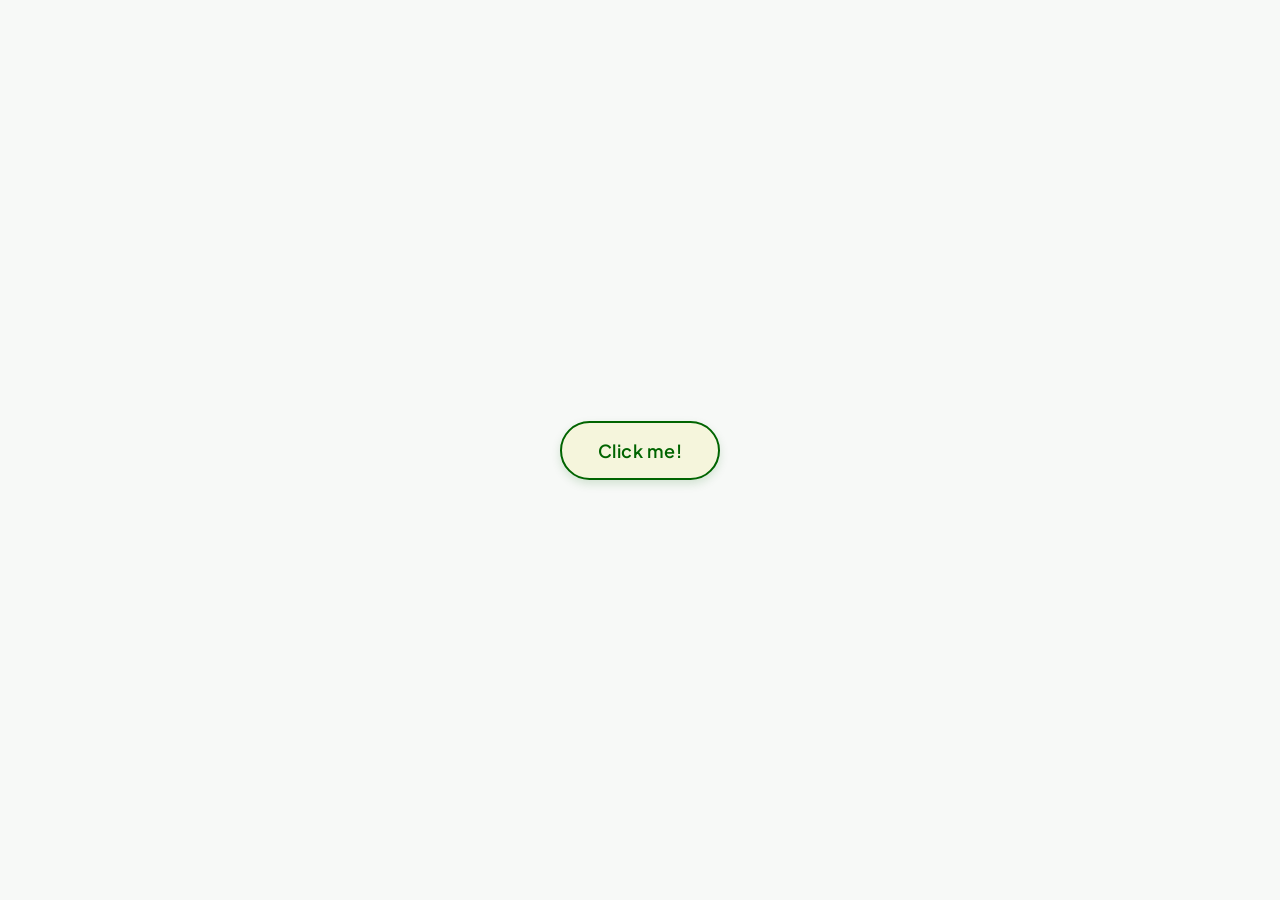
==== index.html @ a81b5cf2 "hoan thanh hd1 tuan5" ====
<!DOCTYPE html>
<html lang="vi">
<head>
    <meta charset="UTF-8">
    <meta name="viewport" content="width=device-width, initial-scale=1.0">
    <title>Rounded Button - Hover Transition</title>
    <!-- Nhúng font chữ hiện đại Plus Jakarta Sans từ Google Fonts -->
    <link rel="preconnect" href="https://fonts.googleapis.com">
    <link rel="preconnect" href="https://fonts.gstatic.com" crossorigin>
    <link href="https://fonts.googleapis.com/css2?family=Plus+Jakarta+Sans:wght@500;600;700&display=swap" rel="stylesheet">
    <link rel="stylesheet" href="style.css">
</head>
<body>
    <main class="container">
        <button class="btn-custom" type="button">Click me!</button>
    </main>
</body>
</html>
---- style.css ----
/* Reset cơ bản và định dạng trang */
* {
  margin: 0;
  padding: 0;
  box-sizing: border-box;
}

body {
  min-height: 100vh;
  display: flex;
  justify-content: center;
  align-items: center;
  background-color: #f7f9f7;
  font-family:
    "Plus Jakarta Sans",
    system-ui,
    -apple-system,
    BlinkMacSystemFont,
    "Segoe UI",
    Roboto,
    sans-serif;
}

.container {
  text-align: center;
}

/* Định dạng Button theo yêu cầu */
.btn-custom {
  /* 1. Màu sắc ban đầu: nền beige, chữ darkgreen */
  background-color: beige;
  color: darkgreen;

  /* 2. Padding rộng rãi */
  padding: 16px 36px;

  /* 3. Bo tròn mềm mại */
  border-radius: 50px;

  /* 4. Font chữ hiện đại */
  font-family: inherit;
  font-size: 1.125rem;
  font-weight: 600;
  letter-spacing: 0.5px;

  /* 5. Đường viền cùng màu để giữ kích thước cố định khi hover */
  border: 2px solid darkgreen;

  /* 6. Con trỏ chuột pointer */
  cursor: pointer;

  /* 7. Trạng thái vị trí và bóng đổ ban đầu */
  transform: translateY(0);
  box-shadow: 0 4px 10px rgba(0, 100, 0, 0.15);

  /* 8. Transition với hàm timing cubic-bezier cho chuyển động tự nhiên */
  transition:
    background-color 0.35s cubic-bezier(0.25, 0.8, 0.25, 1),
    color 0.35s cubic-bezier(0.25, 0.8, 0.25, 1),
    transform 0.35s cubic-bezier(0.25, 0.8, 0.25, 1),
    box-shadow 0.35s cubic-bezier(0.25, 0.8, 0.25, 1);

  outline: none;
  user-select: none;
}

/* Hiệu ứng khi hover */
.btn-custom:hover {
  /* Đảo ngược màu nền và màu chữ */
  background-color: darkgreen;
  color: beige;

  /* Nâng lên 3px */
  transform: translateY(-3px);

  /* Box-shadow đậm hơn */
  box-shadow: 0 10px 22px rgba(0, 70, 0, 0.35);
}

/* Hiệu ứng khi click chuột (Active) */
.btn-custom:active {
  transform: translateY(-1px);
  box-shadow: 0 6px 14px rgba(0, 70, 0, 0.25);
}
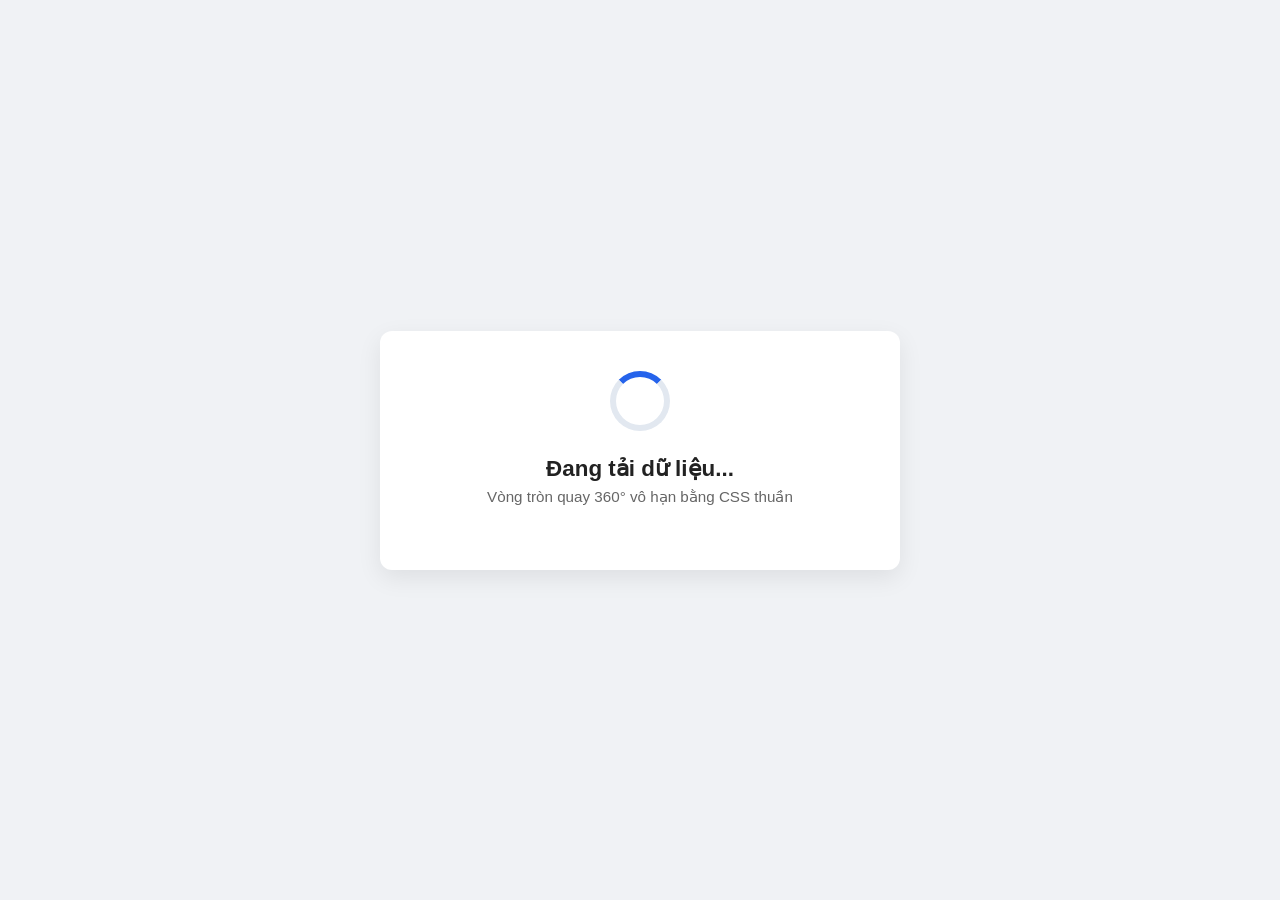
==== commit f630937c: "hoan thanh hd2 tuan5" ====
--- a/index.html
+++ b/index.html
@@ -3,16 +3,26 @@
 <head>
     <meta charset="UTF-8">
     <meta name="viewport" content="width=device-width, initial-scale=1.0">
-    <title>Rounded Button - Hover Transition</title>
-    <!-- Nhúng font chữ hiện đại Plus Jakarta Sans từ Google Fonts -->
-    <link rel="preconnect" href="https://fonts.googleapis.com">
-    <link rel="preconnect" href="https://fonts.gstatic.com" crossorigin>
-    <link href="https://fonts.googleapis.com/css2?family=Plus+Jakarta+Sans:wght@500;600;700&display=swap" rel="stylesheet">
+    <title>CSS Loading Spinner - Hiệu ứng xoay 360 độ</title>
     <link rel="stylesheet" href="style.css">
 </head>
 <body>
-    <main class="container">
-        <button class="btn-custom" type="button">Click me!</button>
-    </main>
+    <div class="container">
+        <!-- Vòng tròn loading chính -->
+        <div class="loader"></div>
+        
+        <h2>Đang tải dữ liệu...</h2>
+        <p class="subtitle">Vòng tròn quay 360&deg; vô hạn bằng CSS thuần</p>
+
+        <!-- ==========================================================================
+             GHI CHÚ HƯỚNG DẪN SỬ DỤNG BORDER-TOP-COLOR:
+             1. Cú pháp: border-top-color: <màu>;
+             2. Nguyên lý:
+                - border-radius: 50% biến viền vuông thành 4 cung tròn (mỗi cung 90 độ).
+                - border-top-color đổi màu riêng cung tròn phía trên, tạo sự khác biệt với các cạnh còn lại.
+                - Animation xoay 360 độ vô hạn làm cung tròn này quay quanh tâm, tạo hiệu ứng loading spinner.
+             3. Lưu ý: Luôn đặt border-top-color sau cú pháp viết tắt border (shorthand) để tránh bị ghi đè.
+             ========================================================================== -->
+    </div>
 </body>
 </html>
--- a/style.css
+++ b/style.css
@@ -1,84 +1,113 @@
-/* Reset cơ bản và định dạng trang */
+/* ==========================================================================
+   THIẾT LẬP CHUNG GIAO DIỆN TRANG WEB
+   ========================================================================== */
 * {
-  margin: 0;
-  padding: 0;
-  box-sizing: border-box;
+    margin: 0;
+    padding: 0;
+    box-sizing: border-box;
 }
 
 body {
-  min-height: 100vh;
-  display: flex;
-  justify-content: center;
-  align-items: center;
-  background-color: #f7f9f7;
-  font-family:
-    "Plus Jakarta Sans",
-    system-ui,
-    -apple-system,
-    BlinkMacSystemFont,
-    "Segoe UI",
-    Roboto,
-    sans-serif;
+    font-family: -apple-system, BlinkMacSystemFont, "Segoe UI", Roboto, Helvetica, Arial, sans-serif;
+    background-color: #f0f2f5;
+    color: #333333;
+    min-height: 100vh;
+    display: flex;
+    justify-content: center;
+    align-items: center;
+    padding: 20px;
 }
 
 .container {
-  text-align: center;
+    background-color: #ffffff;
+    padding: 40px 30px;
+    border-radius: 12px;
+    box-shadow: 0 8px 24px rgba(0, 0, 0, 0.08);
+    display: flex;
+    flex-direction: column;
+    align-items: center;
+    max-width: 520px;
+    width: 100%;
+    text-align: center;
 }
 
-/* Định dạng Button theo yêu cầu */
-.btn-custom {
-  /* 1. Màu sắc ban đầu: nền beige, chữ darkgreen */
-  background-color: beige;
-  color: darkgreen;
-
-  /* 2. Padding rộng rãi */
-  padding: 16px 36px;
-
-  /* 3. Bo tròn mềm mại */
-  border-radius: 50px;
-
-  /* 4. Font chữ hiện đại */
-  font-family: inherit;
-  font-size: 1.125rem;
-  font-weight: 600;
-  letter-spacing: 0.5px;
-
-  /* 5. Đường viền cùng màu để giữ kích thước cố định khi hover */
-  border: 2px solid darkgreen;
-
-  /* 6. Con trỏ chuột pointer */
-  cursor: pointer;
-
-  /* 7. Trạng thái vị trí và bóng đổ ban đầu */
-  transform: translateY(0);
-  box-shadow: 0 4px 10px rgba(0, 100, 0, 0.15);
-
-  /* 8. Transition với hàm timing cubic-bezier cho chuyển động tự nhiên */
-  transition:
-    background-color 0.35s cubic-bezier(0.25, 0.8, 0.25, 1),
-    color 0.35s cubic-bezier(0.25, 0.8, 0.25, 1),
-    transform 0.35s cubic-bezier(0.25, 0.8, 0.25, 1),
-    box-shadow 0.35s cubic-bezier(0.25, 0.8, 0.25, 1);
-
-  outline: none;
-  user-select: none;
+h2 {
+    margin-top: 24px;
+    font-size: 1.4rem;
+    color: #222222;
 }
 
-/* Hiệu ứng khi hover */
-.btn-custom:hover {
-  /* Đảo ngược màu nền và màu chữ */
-  background-color: darkgreen;
-  color: beige;
-
-  /* Nâng lên 3px */
-  transform: translateY(-3px);
-
-  /* Box-shadow đậm hơn */
-  box-shadow: 0 10px 22px rgba(0, 70, 0, 0.35);
+.subtitle {
+    font-size: 0.95rem;
+    color: #666666;
+    margin-top: 6px;
+    margin-bottom: 24px;
 }
 
-/* Hiệu ứng khi click chuột (Active) */
-.btn-custom:active {
-  transform: translateY(-1px);
-  box-shadow: 0 6px 14px rgba(0, 70, 0, 0.25);
+/* ==========================================================================
+   VÒNG TRÒN LOADING VÀ HƯỚNG DẪN SỬ DỤNG BORDER-TOP-COLOR
+   ========================================================================== */
+
+/* 
+ * --------------------------------------------------------------------------
+ * [HƯỚNG DẪN SỬ DỤNG THUỘC TÍNH: border-top-color]
+ * 
+ * 1. ĐỊNH NGHĨA & CÚ PHÁP:
+ *    - border-top-color là thuộc tính CSS dùng để thiết lập màu sắc riêng 
+ *      cho đường viền phía trên (top border) của một phần tử.
+ *    - Cú pháp: border-top-color: <color>;
+ *      Ví dụ: border-top-color: #007bff;
+ *             border-top-color: rgba(0, 123, 255, 0.8);
+ *             border-top-color: transparent;
+ * 
+ * 2. CƠ CHẾ TẠO HIỆU ỨNG VÒNG XOAY SPINNER:
+ *    - Khi kết hợp với `border-radius: 50%`, phần tử hình vuông biến thành hình tròn.
+ *      Lúc này, 4 cạnh viền (top, right, bottom, left) sẽ trở thành 4 cung tròn 90 độ.
+ *    - Khi đặt đường viền cơ sở màu xám nhạt (ví dụ: #e0e0e0) cho cả 4 cạnh, 
+ *      rồi ghi đè cạnh trên bằng `border-top-color: #007bff;` (hoặc màu nổi bật),
+ *      thì 1/4 hình tròn phía trên sẽ có màu khác biệt hoàn toàn với 3/4 còn lại.
+ *    - Khi kích hoạt animation xoay 360 độ liên tục, cung tròn màu khác biệt này
+ *      sẽ chuyển động liên tục quanh tâm, tạo thành hiệu ứng vệt xoay loading kinh điển.
+ * 
+ * 3. LƯU Ý KHI SỬ DỤNG:
+ *    - Thứ tự khai báo: Thuộc tính `border-top-color` PHẢI được đặt SAU thuộc tính
+ *      gốc `border: ...` (shorthand), nếu không giá trị màu của shorthand sẽ ghi đè mất.
+ *    - Nếu muốn chỉ hiển thị 1/4 cung tròn duy nhất và ẩn phần còn lại, ta có thể đặt 
+ *      border cơ sở màu `transparent` và chỉ tô màu cho `border-top-color`.
+ * --------------------------------------------------------------------------
+ */
+
+.loader {
+    width: 60px;
+    height: 60px;
+    
+    /* 1. Tạo viền nền mờ cho cả 4 cạnh viền */
+    border: 6px solid #e2e8f0;
+    
+    /* 2. Đổi màu riêng cạnh viền trên để tạo điểm nhấn khác biệt */
+    border-top-color: #2563eb;
+    
+    /* 3. Bo tròn 50% biến khối vuông thành hình tròn */
+    border-radius: 50%;
+    
+    /* 4. Áp dụng animation xoay:
+          - spin: tên keyframes định nghĩa
+          - 1s: thời gian hoàn thành 1 vòng xoay (1 giây)
+          - linear: tốc độ xoay đều, không bị khựng hay đổi tốc độ
+          - infinite: lặp lại vô hạn lần
+    */
+    animation: spin 1s linear infinite;
 }
+
+/* ==========================================================================
+   ANIMATION XOAY 360 ĐỘ LIÊN TỤC
+   ========================================================================== */
+@keyframes spin {
+    0% {
+        transform: rotate(0deg);      /* Bắt đầu ở góc 0 độ */
+    }
+    100% {
+        transform: rotate(360deg);    /* Kết thúc 1 chu kỳ ở góc 360 độ */
+    }
+}
+
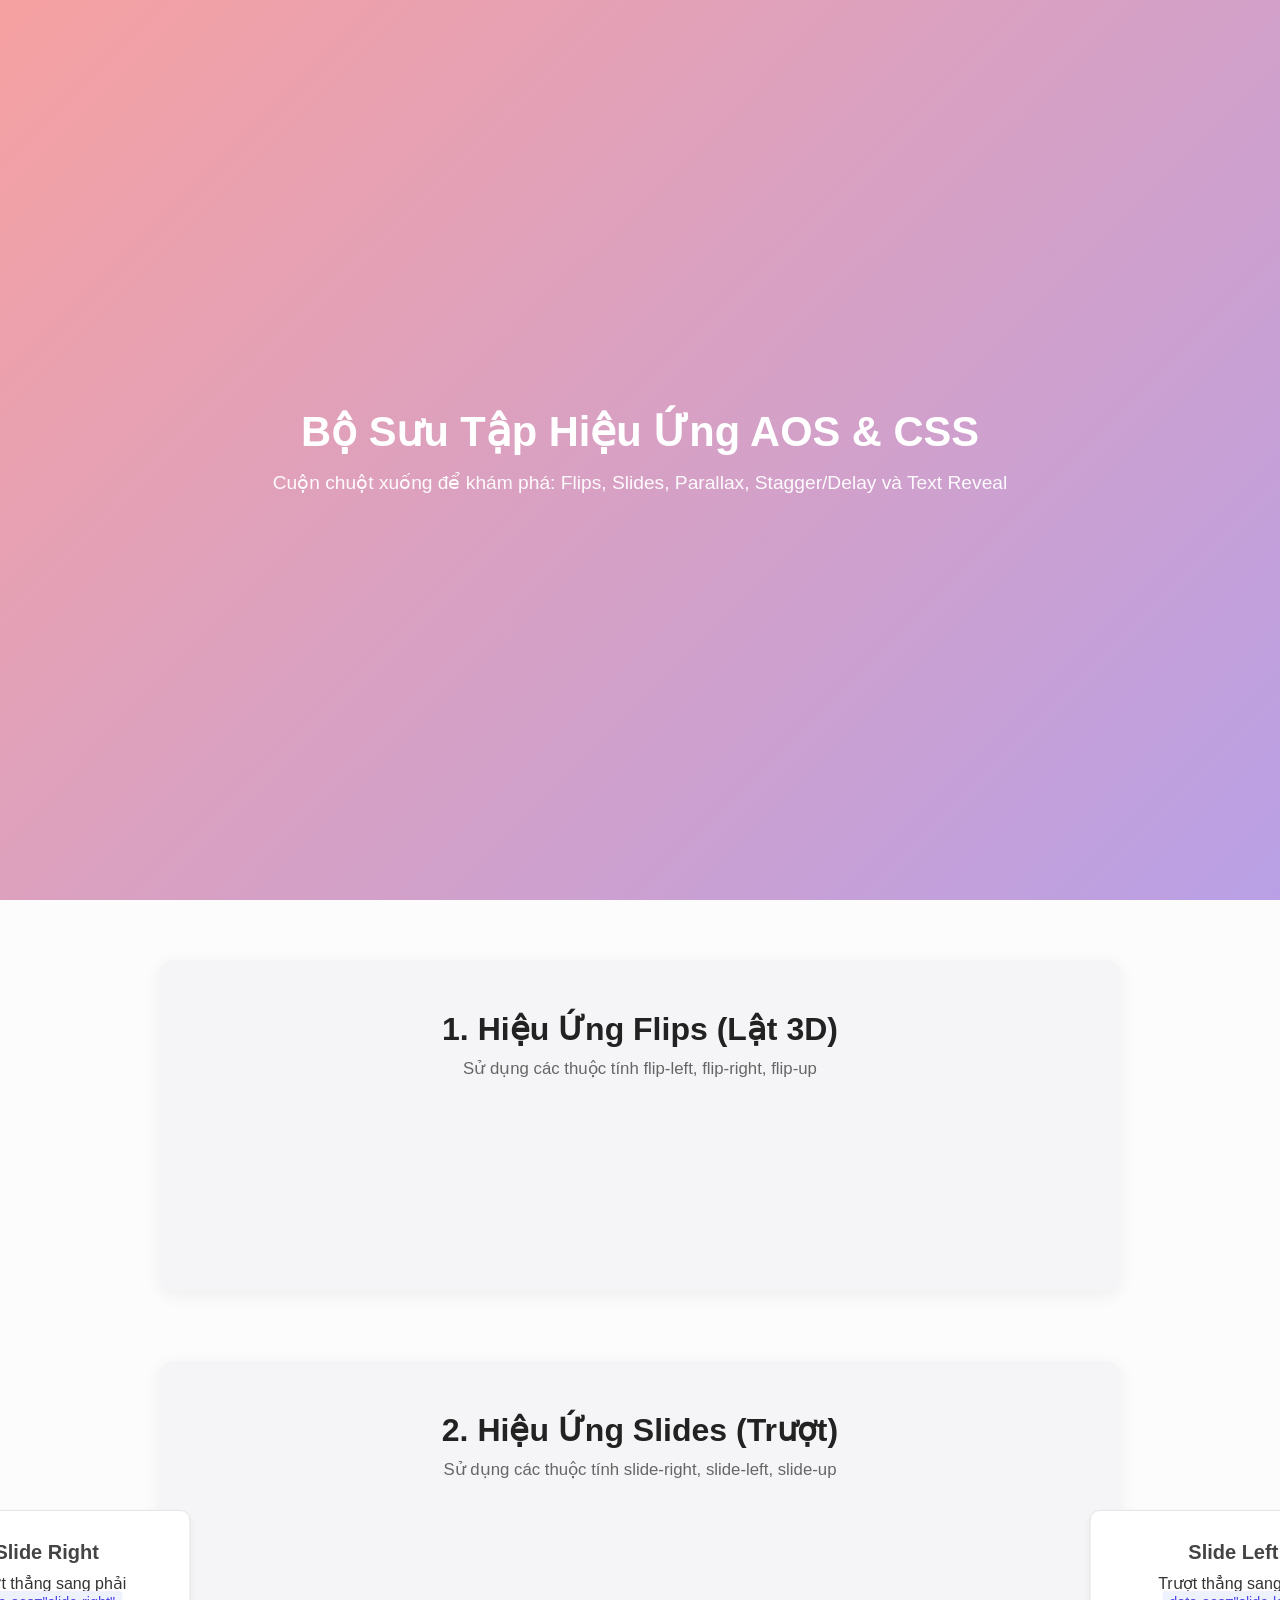
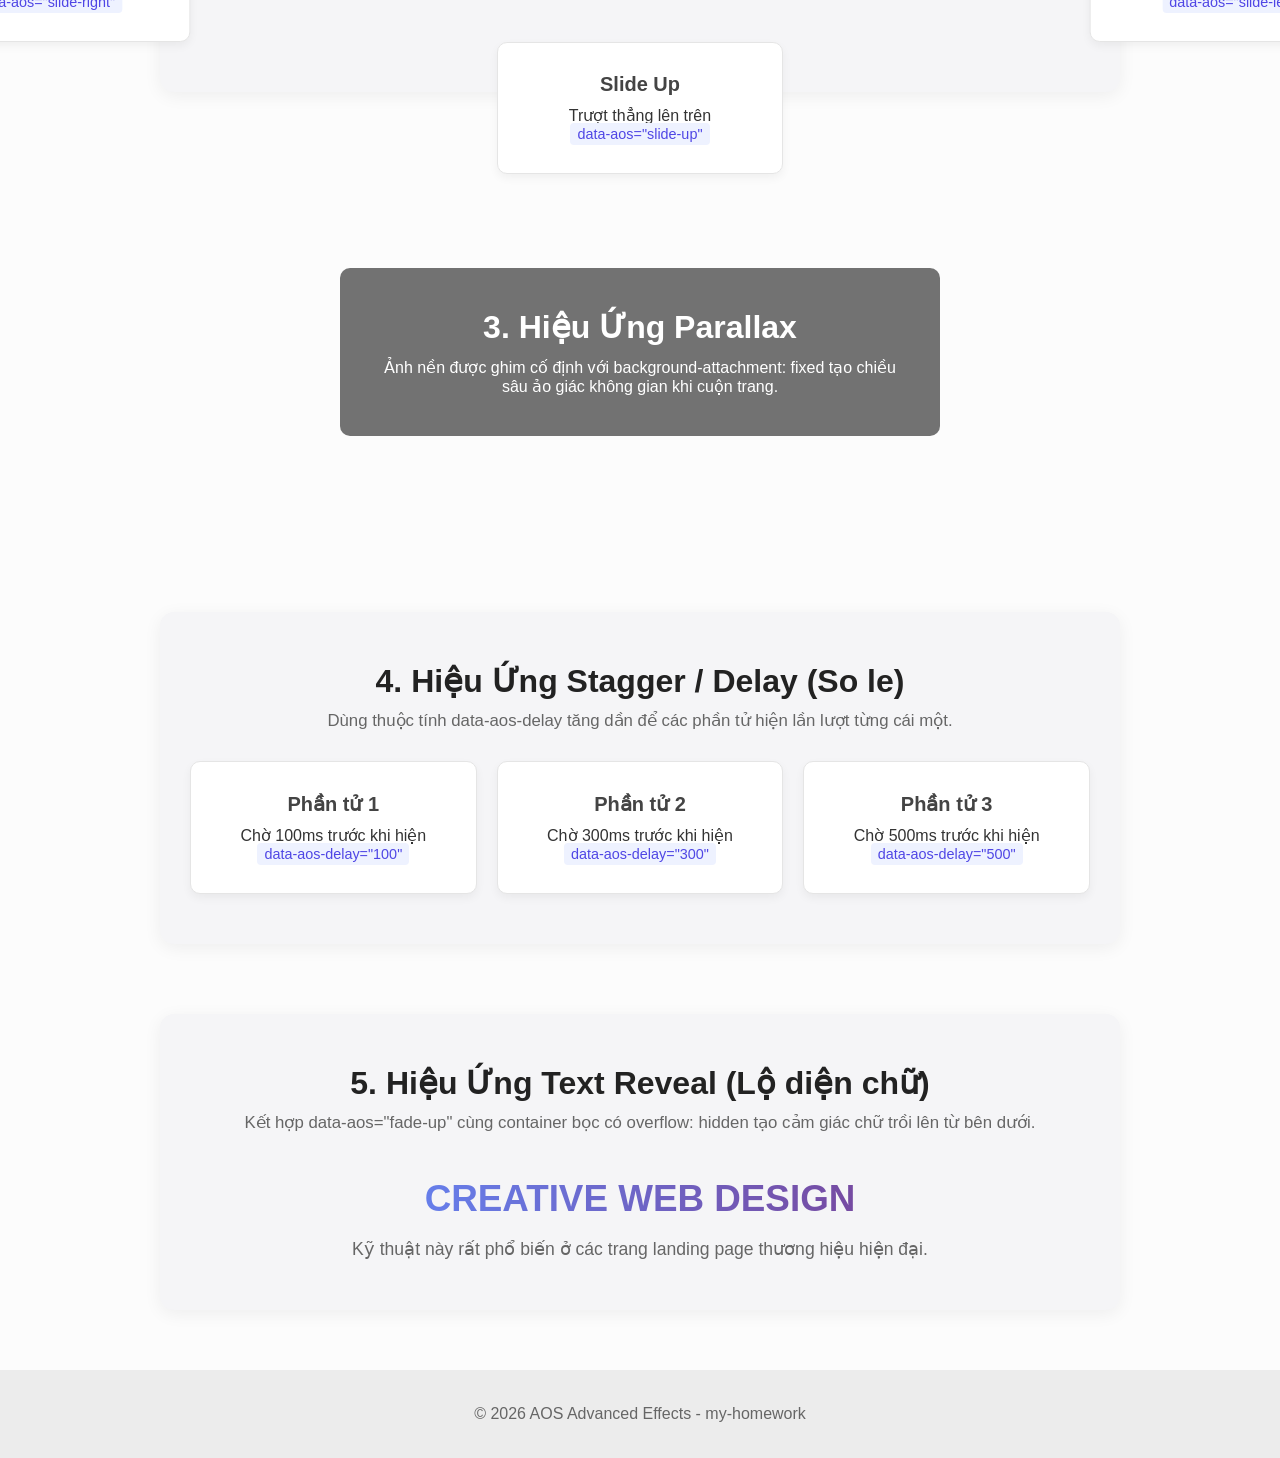
==== commit 3247a4bc: "hoan hanh hd - AOS Effects" ====
--- a/index.html
+++ b/index.html
@@ -1,28 +1,137 @@
 <!DOCTYPE html>
 <html lang="vi">
 <head>
-    <meta charset="UTF-8">
-    <meta name="viewport" content="width=device-width, initial-scale=1.0">
-    <title>CSS Loading Spinner - Hiệu ứng xoay 360 độ</title>
-    <link rel="stylesheet" href="style.css">
+  <meta charset="UTF-8">
+  <meta name="viewport" content="width=device-width, initial-scale=1.0">
+  <title>AOS Effects Demo - Flips, Slides, Parallax, Delay, Reveal</title>
+
+  <!-- 1. CDN CSS AOS -->
+  <link rel="stylesheet" href="https://unpkg.com/aos@next/dist/aos.css" />
+
+  <!-- File CSS tùy chỉnh -->
+  <link rel="stylesheet" href="style.css">
 </head>
 <body>
-    <div class="container">
-        <!-- Vòng tròn loading chính -->
-        <div class="loader"></div>
-        
-        <h2>Đang tải dữ liệu...</h2>
-        <p class="subtitle">Vòng tròn quay 360&deg; vô hạn bằng CSS thuần</p>
 
-        <!-- ==========================================================================
-             GHI CHÚ HƯỚNG DẪN SỬ DỤNG BORDER-TOP-COLOR:
-             1. Cú pháp: border-top-color: <màu>;
-             2. Nguyên lý:
-                - border-radius: 50% biến viền vuông thành 4 cung tròn (mỗi cung 90 độ).
-                - border-top-color đổi màu riêng cung tròn phía trên, tạo sự khác biệt với các cạnh còn lại.
-                - Animation xoay 360 độ vô hạn làm cung tròn này quay quanh tâm, tạo hiệu ứng loading spinner.
-             3. Lưu ý: Luôn đặt border-top-color sau cú pháp viết tắt border (shorthand) để tránh bị ghi đè.
-             ========================================================================== -->
-    </div>
+  <!-- Hero Header -->
+  <header class="hero">
+    <h1>Bộ Sưu Tập Hiệu Ứng AOS & CSS</h1>
+    <p>Cuộn chuột xuống để khám phá: Flips, Slides, Parallax, Stagger/Delay và Text Reveal</p>
+  </header>
+
+  <main class="container">
+
+    <!-- 1. SECTION FLIPS (Lật thẻ 3D) -->
+    <section class="gray-section" data-aos="fade-up">
+      <h2 class="section-title">1. Hiệu Ứng Flips (Lật 3D)</h2>
+      <p class="section-desc">Sử dụng các thuộc tính <code>flip-left</code>, <code>flip-right</code>, <code>flip-up</code></p>
+      
+      <div class="card-grid">
+        <div class="card" data-aos="flip-left" data-aos-duration="1000">
+          <h3>Flip Left</h3>
+          <p>Lật theo trục dọc từ bên trái</p>
+          <code>data-aos="flip-left"</code>
+        </div>
+        <div class="card" data-aos="flip-right" data-aos-duration="1000">
+          <h3>Flip Right</h3>
+          <p>Lật theo trục dọc từ bên phải</p>
+          <code>data-aos="flip-right"</code>
+        </div>
+        <div class="card" data-aos="flip-up" data-aos-duration="1000">
+          <h3>Flip Up</h3>
+          <p>Lật theo trục ngang từ dưới lên</p>
+          <code>data-aos="flip-up"</code>
+        </div>
+      </div>
+    </section>
+
+    <!-- 2. SECTION SLIDES (Trượt phần tử) -->
+    <section class="gray-section" data-aos="fade-up">
+      <h2 class="section-title">2. Hiệu Ứng Slides (Trượt)</h2>
+      <p class="section-desc">Sử dụng các thuộc tính <code>slide-right</code>, <code>slide-left</code>, <code>slide-up</code></p>
+      
+      <div class="card-grid">
+        <div class="card" data-aos="slide-right" data-aos-duration="900">
+          <h3>Slide Right</h3>
+          <p>Trượt thẳng sang phải</p>
+          <code>data-aos="slide-right"</code>
+        </div>
+        <div class="card" data-aos="slide-up" data-aos-duration="900">
+          <h3>Slide Up</h3>
+          <p>Trượt thẳng lên trên</p>
+          <code>data-aos="slide-up"</code>
+        </div>
+        <div class="card" data-aos="slide-left" data-aos-duration="900">
+          <h3>Slide Left</h3>
+          <p>Trượt thẳng sang trái</p>
+          <code>data-aos="slide-left"</code>
+        </div>
+      </div>
+    </section>
+
+    <!-- 3. SECTION PARALLAX (Cuộn nền tốc độ khác biệt) -->
+    <section class="parallax-banner">
+      <div class="parallax-overlay" data-aos="zoom-in" data-aos-duration="800">
+        <h2>3. Hiệu Ứng Parallax</h2>
+        <p>Ảnh nền được ghim cố định với <code>background-attachment: fixed</code> tạo chiều sâu ảo giác không gian khi cuộn trang.</p>
+      </div>
+    </section>
+
+    <!-- 4. SECTION STAGGER / DELAY (Xuất hiện so le lần lượt) -->
+    <section class="gray-section" data-aos="fade-up">
+      <h2 class="section-title">4. Hiệu Ứng Stagger / Delay (So le)</h2>
+      <p class="section-desc">Dùng thuộc tính <code>data-aos-delay</code> tăng dần để các phần tử hiện lần lượt từng cái một.</p>
+      
+      <div class="card-grid">
+        <div class="card" data-aos="fade-up" data-aos-delay="100">
+          <h3>Phần tử 1</h3>
+          <p>Chờ 100ms trước khi hiện</p>
+          <code>data-aos-delay="100"</code>
+        </div>
+        <div class="card" data-aos="fade-up" data-aos-delay="300">
+          <h3>Phần tử 2</h3>
+          <p>Chờ 300ms trước khi hiện</p>
+          <code>data-aos-delay="300"</code>
+        </div>
+        <div class="card" data-aos="fade-up" data-aos-delay="500">
+          <h3>Phần tử 3</h3>
+          <p>Chờ 500ms trước khi hiện</p>
+          <code>data-aos-delay="500"</code>
+        </div>
+      </div>
+    </section>
+
+    <!-- 5. SECTION TEXT REVEAL (Chữ lộ diện) -->
+    <section class="gray-section" data-aos="fade-up">
+      <h2 class="section-title">5. Hiệu Ứng Text Reveal (Lộ diện chữ)</h2>
+      <p class="section-desc">Kết hợp <code>data-aos="fade-up"</code> cùng container bọc có <code>overflow: hidden</code> tạo cảm giác chữ trồi lên từ bên dưới.</p>
+      
+      <div class="text-reveal-wrapper">
+        <h1 class="reveal-text" data-aos="fade-up" data-aos-duration="1000" data-aos-easing="ease-out-cubic">
+          CREATIVE WEB DESIGN
+        </h1>
+      </div>
+      <p data-aos="fade-up" data-aos-delay="200" style="color: #666; font-size: 1.1rem;">
+        Kỹ thuật này rất phổ biến ở các trang landing page thương hiệu hiện đại.
+      </p>
+    </section>
+
+  </main>
+
+  <footer>
+    <p>&copy; 2026 AOS Advanced Effects - my-homework</p>
+  </footer>
+
+  <!-- 2. Thư viện JS AOS qua CDN -->
+  <script src="https://unpkg.com/aos@next/dist/aos.js"></script>
+
+  <!-- 3. Khởi tạo AOS -->
+  <script>
+    AOS.init({
+      duration: 800,  // Thời lượng hiệu ứng mặc định (ms)
+      once: false,    // false để xem lại hiệu ứng khi cuộn lên/xuống nhiều lần
+      mirror: true    // Cho phép animation chạy lại khi cuộn ngược lại
+    });
+  </script>
 </body>
 </html>
--- a/style.css
+++ b/style.css
@@ -1,113 +1,154 @@
-/* ==========================================================================
-   THIẾT LẬP CHUNG GIAO DIỆN TRANG WEB
-   ========================================================================== */
 * {
-    margin: 0;
-    padding: 0;
-    box-sizing: border-box;
+  margin: 0;
+  padding: 0;
+  box-sizing: border-box;
+  font-family: Arial, sans-serif;
 }
 
 body {
-    font-family: -apple-system, BlinkMacSystemFont, "Segoe UI", Roboto, Helvetica, Arial, sans-serif;
-    background-color: #f0f2f5;
-    color: #333333;
-    min-height: 100vh;
-    display: flex;
-    justify-content: center;
-    align-items: center;
-    padding: 20px;
+  background-color: #fcfcfc;
+  color: #333333;
+  overflow-x: hidden;
 }
 
-.container {
-    background-color: #ffffff;
-    padding: 40px 30px;
-    border-radius: 12px;
-    box-shadow: 0 8px 24px rgba(0, 0, 0, 0.08);
-    display: flex;
-    flex-direction: column;
-    align-items: center;
-    max-width: 520px;
-    width: 100%;
-    text-align: center;
+/* Hero Section */
+.hero {
+  height: 100vh;
+  display: flex;
+  flex-direction: column;
+  justify-content: center;
+  align-items: center;
+  text-align: center;
+  background: linear-gradient(135deg, #f6a1a1 0%, #b9a0e6 100%);
+  color: #ffffff;
+  padding: 20px;
 }
 
-h2 {
-    margin-top: 24px;
-    font-size: 1.4rem;
-    color: #222222;
+.hero h1 {
+  font-size: 2.6rem;
+  margin-bottom: 15px;
 }
 
-.subtitle {
-    font-size: 0.95rem;
-    color: #666666;
-    margin-top: 6px;
-    margin-bottom: 24px;
+.hero p {
+  font-size: 1.2rem;
+  opacity: 0.95;
 }
 
-/* ==========================================================================
-   VÒNG TRÒN LOADING VÀ HƯỚNG DẪN SỬ DỤNG BORDER-TOP-COLOR
-   ========================================================================== */
-
-/* 
- * --------------------------------------------------------------------------
- * [HƯỚNG DẪN SỬ DỤNG THUỘC TÍNH: border-top-color]
- * 
- * 1. ĐỊNH NGHĨA & CÚ PHÁP:
- *    - border-top-color là thuộc tính CSS dùng để thiết lập màu sắc riêng 
- *      cho đường viền phía trên (top border) của một phần tử.
- *    - Cú pháp: border-top-color: <color>;
- *      Ví dụ: border-top-color: #007bff;
- *             border-top-color: rgba(0, 123, 255, 0.8);
- *             border-top-color: transparent;
- * 
- * 2. CƠ CHẾ TẠO HIỆU ỨNG VÒNG XOAY SPINNER:
- *    - Khi kết hợp với `border-radius: 50%`, phần tử hình vuông biến thành hình tròn.
- *      Lúc này, 4 cạnh viền (top, right, bottom, left) sẽ trở thành 4 cung tròn 90 độ.
- *    - Khi đặt đường viền cơ sở màu xám nhạt (ví dụ: #e0e0e0) cho cả 4 cạnh, 
- *      rồi ghi đè cạnh trên bằng `border-top-color: #007bff;` (hoặc màu nổi bật),
- *      thì 1/4 hình tròn phía trên sẽ có màu khác biệt hoàn toàn với 3/4 còn lại.
- *    - Khi kích hoạt animation xoay 360 độ liên tục, cung tròn màu khác biệt này
- *      sẽ chuyển động liên tục quanh tâm, tạo thành hiệu ứng vệt xoay loading kinh điển.
- * 
- * 3. LƯU Ý KHI SỬ DỤNG:
- *    - Thứ tự khai báo: Thuộc tính `border-top-color` PHẢI được đặt SAU thuộc tính
- *      gốc `border: ...` (shorthand), nếu không giá trị màu của shorthand sẽ ghi đè mất.
- *    - Nếu muốn chỉ hiển thị 1/4 cung tròn duy nhất và ẩn phần còn lại, ta có thể đặt 
- *      border cơ sở màu `transparent` và chỉ tô màu cho `border-top-color`.
- * --------------------------------------------------------------------------
- */
-
-.loader {
-    width: 60px;
-    height: 60px;
-    
-    /* 1. Tạo viền nền mờ cho cả 4 cạnh viền */
-    border: 6px solid #e2e8f0;
-    
-    /* 2. Đổi màu riêng cạnh viền trên để tạo điểm nhấn khác biệt */
-    border-top-color: #2563eb;
-    
-    /* 3. Bo tròn 50% biến khối vuông thành hình tròn */
-    border-radius: 50%;
-    
-    /* 4. Áp dụng animation xoay:
-          - spin: tên keyframes định nghĩa
-          - 1s: thời gian hoàn thành 1 vòng xoay (1 giây)
-          - linear: tốc độ xoay đều, không bị khựng hay đổi tốc độ
-          - infinite: lặp lại vô hạn lần
-    */
-    animation: spin 1s linear infinite;
+/* Container chứa các section */
+.container {
+  max-width: 1000px;
+  margin: 0 auto;
+  padding: 60px 20px;
+  display: flex;
+  flex-direction: column;
+  gap: 70px;
 }
 
-/* ==========================================================================
-   ANIMATION XOAY 360 ĐỘ LIÊN TỤC
-   ========================================================================== */
-@keyframes spin {
-    0% {
-        transform: rotate(0deg);      /* Bắt đầu ở góc 0 độ */
-    }
-    100% {
-        transform: rotate(360deg);    /* Kết thúc 1 chu kỳ ở góc 360 độ */
-    }
+/* Thẻ section nền xám nhạt */
+.gray-section {
+  background-color: #f5f5f7;
+  border-radius: 14px;
+  padding: 50px 30px;
+  box-shadow: 0 4px 18px rgba(0, 0, 0, 0.06);
+  text-align: center;
 }
 
+.section-title {
+  font-size: 2rem;
+  margin-bottom: 10px;
+  color: #222;
+}
+
+.section-desc {
+  font-size: 1.05rem;
+  color: #666;
+  margin-bottom: 30px;
+}
+
+/* Grid demo thẻ con */
+.card-grid {
+  display: grid;
+  grid-template-columns: repeat(auto-fit, minmax(220px, 1fr));
+  gap: 20px;
+}
+
+.card {
+  background: #ffffff;
+  padding: 30px 20px;
+  border-radius: 10px;
+  box-shadow: 0 4px 10px rgba(0, 0, 0, 0.05);
+  border: 1px solid #e5e5e5;
+  transition: transform 0.2s ease;
+}
+
+.card:hover {
+  transform: translateY(-4px);
+}
+
+.card h3 {
+  font-size: 1.25rem;
+  color: #444;
+  margin-bottom: 10px;
+}
+
+.card code {
+  background: #eef2ff;
+  color: #4f46e5;
+  padding: 3px 7px;
+  border-radius: 4px;
+  font-size: 0.9rem;
+}
+
+/* 1. Parallax Banner */
+.parallax-banner {
+  background-image: url("https://images.unsplash.com/photo-1518837695005-2083093ee35b?auto=format&fit=crop&w=1400&q=80");
+  min-height: 380px;
+  background-attachment: fixed;
+  background-position: center;
+  background-repeat: no-repeat;
+  background-size: cover;
+  display: flex;
+  align-items: center;
+  justify-content: center;
+  border-radius: 14px;
+  position: relative;
+  overflow: hidden;
+}
+
+.parallax-overlay {
+  background: rgba(0, 0, 0, 0.55);
+  color: #ffffff;
+  padding: 40px 30px;
+  border-radius: 10px;
+  text-align: center;
+  max-width: 600px;
+}
+
+.parallax-overlay h2 {
+  font-size: 2rem;
+  margin-bottom: 12px;
+}
+
+/* 2. Text Reveal Effect */
+.text-reveal-wrapper {
+  overflow: hidden;
+  display: inline-block;
+  margin: 15px 0;
+}
+
+.reveal-text {
+  font-size: 2.3rem;
+  font-weight: 800;
+  background: linear-gradient(90deg, #667eea, #764ba2);
+  -webkit-background-clip: text;
+  -webkit-text-fill-color: transparent;
+  display: inline-block;
+}
+
+/* Footer */
+footer {
+  text-align: center;
+  padding: 35px 20px;
+  background-color: #ececec;
+  color: #666;
+}
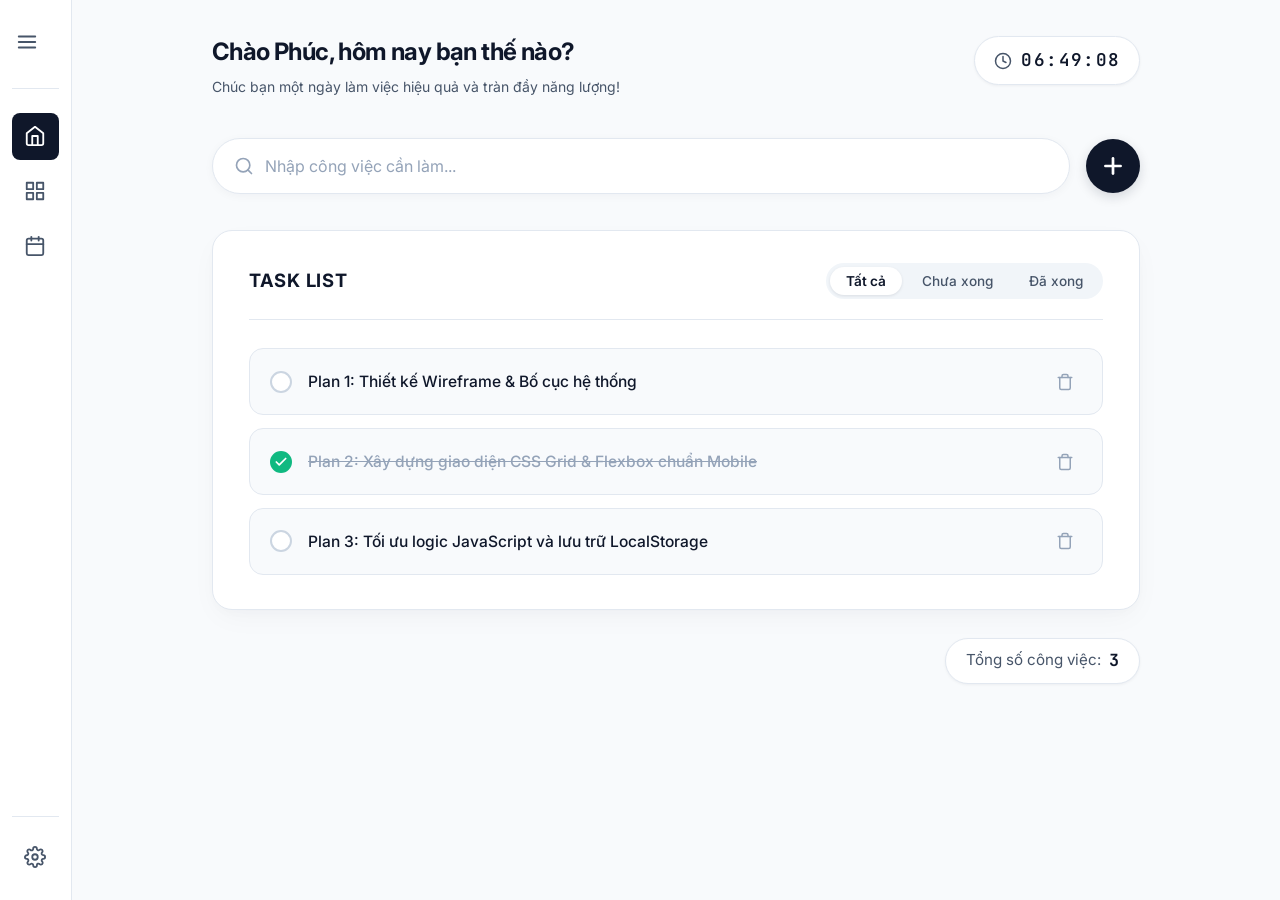
==== commit e2a44681: "hoan thanh bai 1 ket hop html-css-js" ====
--- a/index.html
+++ b/index.html
@@ -1,137 +1,319 @@
-<!DOCTYPE html>
+<!doctype html>
 <html lang="vi">
-<head>
-  <meta charset="UTF-8">
-  <meta name="viewport" content="width=device-width, initial-scale=1.0">
-  <title>AOS Effects Demo - Flips, Slides, Parallax, Delay, Reveal</title>
-
-  <!-- 1. CDN CSS AOS -->
-  <link rel="stylesheet" href="https://unpkg.com/aos@next/dist/aos.css" />
-
-  <!-- File CSS tùy chỉnh -->
-  <link rel="stylesheet" href="style.css">
-</head>
-<body>
-
-  <!-- Hero Header -->
-  <header class="hero">
-    <h1>Bộ Sưu Tập Hiệu Ứng AOS & CSS</h1>
-    <p>Cuộn chuột xuống để khám phá: Flips, Slides, Parallax, Stagger/Delay và Text Reveal</p>
-  </header>
-
-  <main class="container">
-
-    <!-- 1. SECTION FLIPS (Lật thẻ 3D) -->
-    <section class="gray-section" data-aos="fade-up">
-      <h2 class="section-title">1. Hiệu Ứng Flips (Lật 3D)</h2>
-      <p class="section-desc">Sử dụng các thuộc tính <code>flip-left</code>, <code>flip-right</code>, <code>flip-up</code></p>
-      
-      <div class="card-grid">
-        <div class="card" data-aos="flip-left" data-aos-duration="1000">
-          <h3>Flip Left</h3>
-          <p>Lật theo trục dọc từ bên trái</p>
-          <code>data-aos="flip-left"</code>
+  <head>
+    <meta charset="UTF-8" />
+    <meta name="viewport" content="width=device-width, initial-scale=1.0" />
+    <meta
+      name="description"
+      content="Task Management Dashboard - Quản lý công việc tối giản, hiện đại và chuẩn Responsive."
+    />
+    <title>Task Management Dashboard</title>
+
+    <!-- Google Fonts: Inter & JetBrains Mono -->
+    <link rel="preconnect" href="https://fonts.googleapis.com" />
+    <link rel="preconnect" href="https://fonts.gstatic.com" crossorigin />
+    <link
+      href="https://fonts.googleapis.com/css2?family=Inter:wght@400;500;600;700&family=JetBrains+Mono:wght@500;600&display=swap"
+      rel="stylesheet"
+    />
+
+    <!-- External CSS -->
+    <link rel="stylesheet" href="style.css" />
+  </head>
+  <body>
+    <!-- Overlay Backdrop dành cho Drawer Mobile -->
+    <div class="sidebar-overlay" id="sidebarOverlay" aria-hidden="true"></div>
+
+    <!-- Dashboard Layout Container (CSS Grid) -->
+    <div class="dashboard-layout">
+      <!-- ASIDE: Navigation Sidebar -->
+      <aside class="sidebar" id="sidebar" aria-label="Thanh điều hướng chính">
+        <div class="sidebar-header">
+          <button
+            type="button"
+            class="icon-btn sidebar-toggle-btn"
+            id="sidebarToggleBtn"
+            aria-label="Đóng/Mở Sidebar"
+            title="Đóng/Mở Sidebar"
+          >
+            <svg
+              class="ui-icon"
+              viewBox="0 0 24 24"
+              fill="none"
+              stroke="currentColor"
+              stroke-width="2"
+              stroke-linecap="round"
+              stroke-linejoin="round"
+            >
+              <line x1="3" y1="12" x2="21" y2="12"></line>
+              <line x1="3" y1="6" x2="21" y2="6"></line>
+              <line x1="3" y1="18" x2="21" y2="18"></line>
+            </svg>
+          </button>
+          <span class="sidebar-brand-name">TaskFlow</span>
         </div>
-        <div class="card" data-aos="flip-right" data-aos-duration="1000">
-          <h3>Flip Right</h3>
-          <p>Lật theo trục dọc từ bên phải</p>
-          <code>data-aos="flip-right"</code>
+
+        <nav class="sidebar-nav">
+          <ul class="nav-list">
+            <li class="nav-item">
+              <a
+                href="#home"
+                class="nav-link active"
+                title="Trang chủ"
+                aria-current="page"
+              >
+                <svg
+                  class="ui-icon"
+                  viewBox="0 0 24 24"
+                  fill="none"
+                  stroke="currentColor"
+                  stroke-width="2"
+                  stroke-linecap="round"
+                  stroke-linejoin="round"
+                >
+                  <path
+                    d="M3 9l9-7 9 7v11a2 2 0 0 1-2 2H5a2 2 0 0 1-2-2z"
+                  ></path>
+                  <polyline points="9 22 9 12 15 12 15 22"></polyline>
+                </svg>
+                <span class="nav-text">Trang chủ</span>
+              </a>
+            </li>
+            <li class="nav-item">
+              <a href="#projects" class="nav-link" title="Dự án">
+                <svg
+                  class="ui-icon"
+                  viewBox="0 0 24 24"
+                  fill="none"
+                  stroke="currentColor"
+                  stroke-width="2"
+                  stroke-linecap="round"
+                  stroke-linejoin="round"
+                >
+                  <rect x="3" y="3" width="7" height="7"></rect>
+                  <rect x="14" y="3" width="7" height="7"></rect>
+                  <rect x="14" y="14" width="7" height="7"></rect>
+                  <rect x="3" y="14" width="7" height="7"></rect>
+                </svg>
+                <span class="nav-text">Dự án</span>
+              </a>
+            </li>
+            <li class="nav-item">
+              <a href="#schedule" class="nav-link" title="Lịch trình">
+                <svg
+                  class="ui-icon"
+                  viewBox="0 0 24 24"
+                  fill="none"
+                  stroke="currentColor"
+                  stroke-width="2"
+                  stroke-linecap="round"
+                  stroke-linejoin="round"
+                >
+                  <rect x="3" y="4" width="18" height="18" rx="2" ry="2"></rect>
+                  <line x1="16" y1="2" x2="16" y2="6"></line>
+                  <line x1="8" y1="2" x2="8" y2="6"></line>
+                  <line x1="3" y1="10" x2="21" y2="10"></line>
+                </svg>
+                <span class="nav-text">Lịch trình</span>
+              </a>
+            </li>
+          </ul>
+        </nav>
+
+        <div class="sidebar-footer">
+          <a href="#settings" class="nav-link" title="Cài đặt">
+            <svg
+              class="ui-icon"
+              viewBox="0 0 24 24"
+              fill="none"
+              stroke="currentColor"
+              stroke-width="2"
+              stroke-linecap="round"
+              stroke-linejoin="round"
+            >
+              <circle cx="12" cy="12" r="3"></circle>
+              <path
+                d="M19.4 15a1.65 1.65 0 0 0 .33 1.82l.06.06a2 2 0 0 1 0 2.83 2 2 0 0 1-2.83 0l-.06-.06a1.65 1.65 0 0 0-1.82-.33 1.65 1.65 0 0 0-1 1.51V21a2 2 0 0 1-2 2 2 2 0 0 1-2-2v-.09A1.65 1.65 0 0 0 9 19.4a1.65 1.65 0 0 0-1.82.33l-.06.06a2 2 0 0 1-2.83 0 2 2 0 0 1 0-2.83l.06-.06a1.65 1.65 0 0 0 .33-1.82 1.65 1.65 0 0 0-1.51-1H3a2 2 0 0 1-2-2 2 2 0 0 1 2-2h.09A1.65 1.65 0 0 0 4.6 9a1.65 1.65 0 0 0-.33-1.82l-.06-.06a2 2 0 0 1 0-2.83 2 2 0 0 1 2.83 0l.06.06a1.65 1.65 0 0 0 1.82.33H9a1.65 1.65 0 0 0 1-1.51V3a2 2 0 0 1 2-2 2 2 0 0 1 2 2v.09a1.65 1.65 0 0 0 1 1.51 1.65 1.65 0 0 0 1.82-.33l.06-.06a2 2 0 0 1 2.83 0 2 2 0 0 1 0 2.83l-.06.06a1.65 1.65 0 0 0-.33 1.82V9a1.65 1.65 0 0 0 1.51 1H21a2 2 0 0 1 2 2 2 2 0 0 1-2 2h-.09a1.65 1.65 0 0 0-1.51 1z"
+              ></path>
+            </svg>
+            <span class="nav-text">Cài đặt</span>
+          </a>
         </div>
-        <div class="card" data-aos="flip-up" data-aos-duration="1000">
-          <h3>Flip Up</h3>
-          <p>Lật theo trục ngang từ dưới lên</p>
-          <code>data-aos="flip-up"</code>
-        </div>
-      </div>
-    </section>
-
-    <!-- 2. SECTION SLIDES (Trượt phần tử) -->
-    <section class="gray-section" data-aos="fade-up">
-      <h2 class="section-title">2. Hiệu Ứng Slides (Trượt)</h2>
-      <p class="section-desc">Sử dụng các thuộc tính <code>slide-right</code>, <code>slide-left</code>, <code>slide-up</code></p>
-      
-      <div class="card-grid">
-        <div class="card" data-aos="slide-right" data-aos-duration="900">
-          <h3>Slide Right</h3>
-          <p>Trượt thẳng sang phải</p>
-          <code>data-aos="slide-right"</code>
-        </div>
-        <div class="card" data-aos="slide-up" data-aos-duration="900">
-          <h3>Slide Up</h3>
-          <p>Trượt thẳng lên trên</p>
-          <code>data-aos="slide-up"</code>
-        </div>
-        <div class="card" data-aos="slide-left" data-aos-duration="900">
-          <h3>Slide Left</h3>
-          <p>Trượt thẳng sang trái</p>
-          <code>data-aos="slide-left"</code>
-        </div>
-      </div>
-    </section>
-
-    <!-- 3. SECTION PARALLAX (Cuộn nền tốc độ khác biệt) -->
-    <section class="parallax-banner">
-      <div class="parallax-overlay" data-aos="zoom-in" data-aos-duration="800">
-        <h2>3. Hiệu Ứng Parallax</h2>
-        <p>Ảnh nền được ghim cố định với <code>background-attachment: fixed</code> tạo chiều sâu ảo giác không gian khi cuộn trang.</p>
-      </div>
-    </section>
-
-    <!-- 4. SECTION STAGGER / DELAY (Xuất hiện so le lần lượt) -->
-    <section class="gray-section" data-aos="fade-up">
-      <h2 class="section-title">4. Hiệu Ứng Stagger / Delay (So le)</h2>
-      <p class="section-desc">Dùng thuộc tính <code>data-aos-delay</code> tăng dần để các phần tử hiện lần lượt từng cái một.</p>
-      
-      <div class="card-grid">
-        <div class="card" data-aos="fade-up" data-aos-delay="100">
-          <h3>Phần tử 1</h3>
-          <p>Chờ 100ms trước khi hiện</p>
-          <code>data-aos-delay="100"</code>
-        </div>
-        <div class="card" data-aos="fade-up" data-aos-delay="300">
-          <h3>Phần tử 2</h3>
-          <p>Chờ 300ms trước khi hiện</p>
-          <code>data-aos-delay="300"</code>
-        </div>
-        <div class="card" data-aos="fade-up" data-aos-delay="500">
-          <h3>Phần tử 3</h3>
-          <p>Chờ 500ms trước khi hiện</p>
-          <code>data-aos-delay="500"</code>
-        </div>
-      </div>
-    </section>
-
-    <!-- 5. SECTION TEXT REVEAL (Chữ lộ diện) -->
-    <section class="gray-section" data-aos="fade-up">
-      <h2 class="section-title">5. Hiệu Ứng Text Reveal (Lộ diện chữ)</h2>
-      <p class="section-desc">Kết hợp <code>data-aos="fade-up"</code> cùng container bọc có <code>overflow: hidden</code> tạo cảm giác chữ trồi lên từ bên dưới.</p>
-      
-      <div class="text-reveal-wrapper">
-        <h1 class="reveal-text" data-aos="fade-up" data-aos-duration="1000" data-aos-easing="ease-out-cubic">
-          CREATIVE WEB DESIGN
-        </h1>
-      </div>
-      <p data-aos="fade-up" data-aos-delay="200" style="color: #666; font-size: 1.1rem;">
-        Kỹ thuật này rất phổ biến ở các trang landing page thương hiệu hiện đại.
-      </p>
-    </section>
-
-  </main>
-
-  <footer>
-    <p>&copy; 2026 AOS Advanced Effects - my-homework</p>
-  </footer>
-
-  <!-- 2. Thư viện JS AOS qua CDN -->
-  <script src="https://unpkg.com/aos@next/dist/aos.js"></script>
-
-  <!-- 3. Khởi tạo AOS -->
-  <script>
-    AOS.init({
-      duration: 800,  // Thời lượng hiệu ứng mặc định (ms)
-      once: false,    // false để xem lại hiệu ứng khi cuộn lên/xuống nhiều lần
-      mirror: true    // Cho phép animation chạy lại khi cuộn ngược lại
-    });
-  </script>
-</body>
+      </aside>
+
+      <!-- MAIN: Khu vực nội dung chính -->
+      <main class="main-content">
+        <!-- HEADER: Lời chào cá nhân hóa (line-clamp-2) & Đồng hồ Real-time -->
+        <header class="app-header">
+          <div class="header-left">
+            <!-- Nút Hamburger Menu dành riêng cho Mobile -->
+            <button
+              type="button"
+              class="mobile-menu-btn"
+              id="mobileMenuBtn"
+              aria-label="Mở menu điều hướng"
+            >
+              <svg
+                class="ui-icon"
+                viewBox="0 0 24 24"
+                fill="none"
+                stroke="currentColor"
+                stroke-width="2"
+                stroke-linecap="round"
+                stroke-linejoin="round"
+              >
+                <line x1="3" y1="12" x2="21" y2="12"></line>
+                <line x1="3" y1="6" x2="21" y2="6"></line>
+                <line x1="3" y1="18" x2="21" y2="18"></line>
+              </svg>
+            </button>
+
+            <div class="greeting-container">
+              <h1 class="personalized-greeting" id="personalizedGreeting">
+                Chào Phúc, hôm nay bạn thế nào?
+              </h1>
+              <span class="greeting-subtitle"
+                >Chúc bạn một ngày làm việc hiệu quả và tràn đầy năng
+                lượng!</span
+              >
+            </div>
+          </div>
+
+          <div class="header-right">
+            <!-- Đồng hồ thời gian thực (Giờ/Phút/Giây) chạy bằng setInterval -->
+            <div class="clock-badge" aria-label="Đồng hồ thời gian thực">
+              <svg
+                class="clock-icon"
+                viewBox="0 0 24 24"
+                fill="none"
+                stroke="currentColor"
+                stroke-width="2"
+                stroke-linecap="round"
+                stroke-linejoin="round"
+              >
+                <circle cx="12" cy="12" r="10"></circle>
+                <polyline points="12 6 12 12 16 14"></polyline>
+              </svg>
+              <time id="liveClock" class="clock-display" datetime="00:00:00"
+                >00:00:00</time
+              >
+            </div>
+          </div>
+        </header>
+
+        <!-- SECTION: Input Section (Flexbox) - Ô nhập công việc và nút Thêm -->
+        <section class="task-input-section" aria-label="Nhập công việc mới">
+          <form class="task-form" id="taskForm" autocomplete="off" novalidate>
+            <div class="input-pill-wrapper">
+              <svg
+                class="input-icon"
+                viewBox="0 0 24 24"
+                fill="none"
+                stroke="currentColor"
+                stroke-width="2"
+                stroke-linecap="round"
+                stroke-linejoin="round"
+              >
+                <circle cx="11" cy="11" r="8"></circle>
+                <line x1="21" y1="21" x2="16.65" y2="16.65"></line>
+              </svg>
+              <input
+                type="text"
+                id="taskInput"
+                class="task-input-pill"
+                placeholder="Nhập công việc cần làm..."
+                maxlength="120"
+                aria-label="Tên công việc mới"
+              />
+            </div>
+            <button
+              type="submit"
+              class="add-task-btn"
+              id="addTaskBtn"
+              aria-label="Thêm công việc"
+              title="Thêm công việc"
+            >
+              <svg
+                class="plus-icon"
+                viewBox="0 0 24 24"
+                fill="none"
+                stroke="currentColor"
+                stroke-width="2.5"
+                stroke-linecap="round"
+                stroke-linejoin="round"
+              >
+                <line x1="12" y1="5" x2="12" y2="19"></line>
+                <line x1="5" y1="12" x2="19" y2="12"></line>
+              </svg>
+            </button>
+          </form>
+        </section>
+
+        <!-- SECTION: Task List Board (YOUR PROJECT Card) -->
+        <section
+          class="project-board-card"
+          aria-label="Bảng danh sách công việc"
+        >
+          <div class="board-header">
+            <div class="board-title-group">
+              <h2 class="board-title">Task List</h2>
+            </div>
+
+            <!-- BỘ LỌC TASK (FILTER): Tất cả / Chưa xong / Đã xong -->
+            <div
+              class="filter-group"
+              role="tablist"
+              aria-label="Bộ lọc trạng thái công việc"
+            >
+              <button
+                type="button"
+                class="filter-btn active"
+                data-filter="all"
+                role="tab"
+                aria-selected="true"
+              >
+                Tất cả
+              </button>
+              <button
+                type="button"
+                class="filter-btn"
+                data-filter="active"
+                role="tab"
+                aria-selected="false"
+              >
+                Chưa xong
+              </button>
+              <button
+                type="button"
+                class="filter-btn"
+                data-filter="completed"
+                role="tab"
+                aria-selected="false"
+              >
+                Đã xong
+              </button>
+            </div>
+          </div>
+
+          <!-- Danh sách Task (<ul>) -->
+          <div class="task-list-wrapper">
+            <ul class="task-list" id="taskList" role="list">
+              <!-- Được render động từ JavaScript -->
+            </ul>
+          </div>
+        </section>
+
+        <!-- FOOTER: Đếm tổng số công việc -->
+        <footer class="dashboard-footer">
+          <div class="task-counter-pill">
+            <span class="counter-label">Tổng số công việc:</span>
+            <strong class="counter-value" id="taskCount">0</strong>
+          </div>
+        </footer>
+      </main>
+    </div>
+
+    <!-- JavaScript file -->
+    <script src="script.js"></script>
+  </body>
 </html>
--- a/style.css
+++ b/style.css
@@ -1,154 +1,765 @@
-* {
+/* ==========================================================================
+   TASK MANAGEMENT DASHBOARD - STYLESHEET
+   Style: Minimalist, Production-Ready SaaS
+   Layout: CSS Grid (Dashboard) & Flexbox (Subcomponents)
+   ========================================================================== */
+
+/* --------------------------------------------------------------------------
+   1. CSS Custom Properties (Design Tokens)
+   -------------------------------------------------------------------------- */
+:root {
+  /* Bảng màu tối giản trung tính */
+  --bg-app: #f8fafc;
+  --bg-surface: #ffffff;
+  --bg-subtle: #f1f5f9;
+  --bg-hover: #e2e8f0;
+
+  --border-light: #e2e8f0;
+  --border-subtle: #cbd5e1;
+  --border-focus: #0f172a;
+
+  --text-primary: #0f172a;
+  --text-secondary: #475569;
+  --text-tertiary: #94a3b8;
+  --text-on-dark: #ffffff;
+
+  --accent-primary: #0f172a;
+  --accent-hover: #1e293b;
+  --accent-success: #10b981;
+  --accent-danger: #ef4444;
+  --accent-danger-bg: #fee2e2;
+
+  /* Typography */
+  --font-sans: 'Inter', -apple-system, BlinkMacSystemFont, 'Segoe UI', Roboto, sans-serif;
+  --font-mono: 'JetBrains Mono', monospace;
+
+  /* Sizes & Radii */
+  --sidebar-collapsed-width: 72px;
+  --sidebar-expanded-width: 250px;
+  --radius-sm: 8px;
+  --radius-md: 14px;
+  --radius-lg: 20px;
+  --radius-pill: 9999px;
+
+  /* Shadows */
+  --shadow-sm: 0 1px 3px rgba(15, 23, 42, 0.05);
+  --shadow-card: 0 10px 30px -5px rgba(15, 23, 42, 0.04), 0 4px 12px -2px rgba(15, 23, 42, 0.02);
+  --shadow-popover: 0 20px 25px -5px rgba(15, 23, 42, 0.08);
+  --shadow-pill: 0 2px 10px rgba(15, 23, 42, 0.04);
+
+  /* Transitions */
+  --transition-fast: 150ms cubic-bezier(0.4, 0, 0.2, 1);
+  --transition-smooth: 280ms cubic-bezier(0.4, 0, 0.2, 1);
+}
+
+/* --------------------------------------------------------------------------
+   2. Reset & Base Setup
+   -------------------------------------------------------------------------- */
+*, *::before, *::after {
+  box-sizing: border-box;
   margin: 0;
   padding: 0;
-  box-sizing: border-box;
-  font-family: Arial, sans-serif;
+}
+
+html {
+  font-size: 16px;
+  -webkit-text-size-adjust: 100%;
 }
 
 body {
-  background-color: #fcfcfc;
-  color: #333333;
+  font-family: var(--font-sans);
+  background-color: var(--bg-app);
+  color: var(--text-primary);
+  line-height: 1.5;
+  min-height: 100vh;
+  -webkit-font-smoothing: antialiased;
+  -moz-osx-font-smoothing: grayscale;
   overflow-x: hidden;
 }
 
-/* Hero Section */
-.hero {
+button {
+  font-family: inherit;
+  cursor: pointer;
+  border: none;
+  background: none;
+  color: inherit;
+}
+
+input {
+  font-family: inherit;
+  color: inherit;
+}
+
+ul {
+  list-style: none;
+}
+
+/* --------------------------------------------------------------------------
+   3. Bố cục tổng thể CSS Grid
+   -------------------------------------------------------------------------- */
+.dashboard-layout {
+  display: grid;
+  grid-template-columns: var(--sidebar-collapsed-width) 1fr;
+  min-height: 100vh;
+  transition: grid-template-columns var(--transition-smooth);
+}
+
+.dashboard-layout.sidebar-expanded {
+  grid-template-columns: var(--sidebar-expanded-width) 1fr;
+}
+
+/* --------------------------------------------------------------------------
+   4. ASIDE: Sidebar Navigation
+   -------------------------------------------------------------------------- */
+.sidebar {
+  position: sticky;
+  top: 0;
   height: 100vh;
+  background-color: var(--bg-surface);
+  border-right: 1px solid var(--border-light);
   display: flex;
   flex-direction: column;
+  padding: 1.25rem 0.75rem;
+  z-index: 100;
+  transition: width var(--transition-smooth), transform var(--transition-smooth);
+  width: 100%;
+}
+
+.sidebar-header {
+  display: flex;
+  align-items: center;
+  gap: 0.85rem;
+  padding: 0 0.25rem 1.5rem 0.25rem;
+  border-bottom: 1px solid var(--border-light);
+}
+
+.sidebar-toggle-btn {
+  width: 44px;
+  height: 44px;
+  border-radius: var(--radius-sm);
+  display: flex;
+  align-items: center;
   justify-content: center;
-  align-items: center;
+  color: var(--text-secondary);
+  transition: all var(--transition-fast);
+}
+
+.sidebar-toggle-btn:hover {
+  background-color: var(--bg-subtle);
+  color: var(--text-primary);
+}
+
+.sidebar-brand-name {
+  font-weight: 700;
+  font-size: 1.125rem;
+  letter-spacing: -0.02em;
+  color: var(--text-primary);
+  white-space: nowrap;
+  opacity: 0;
+  pointer-events: none;
+  transition: opacity var(--transition-fast);
+}
+
+.sidebar-expanded .sidebar-brand-name {
+  opacity: 1;
+  pointer-events: auto;
+}
+
+.sidebar-nav {
+  flex: 1;
+  padding-top: 1.5rem;
+}
+
+.nav-list {
+  display: flex;
+  flex-direction: column;
+  gap: 0.5rem;
+}
+
+.nav-link {
+  display: flex;
+  align-items: center;
+  gap: 1rem;
+  padding: 0.75rem;
+  border-radius: var(--radius-sm);
+  color: var(--text-secondary);
+  text-decoration: none;
+  font-weight: 500;
+  font-size: 0.95rem;
+  transition: all var(--transition-fast);
+  white-space: nowrap;
+}
+
+.nav-link:hover {
+  background-color: var(--bg-subtle);
+  color: var(--text-primary);
+}
+
+.nav-link.active {
+  background-color: var(--accent-primary);
+  color: var(--text-on-dark);
+}
+
+.nav-text {
+  opacity: 0;
+  transform: translateX(-6px);
+  transition: opacity var(--transition-fast), transform var(--transition-fast);
+}
+
+.sidebar-expanded .nav-text {
+  opacity: 1;
+  transform: translateX(0);
+}
+
+.sidebar-footer {
+  padding-top: 1rem;
+  border-top: 1px solid var(--border-light);
+}
+
+.ui-icon {
+  width: 22px;
+  height: 22px;
+  flex-shrink: 0;
+}
+
+/* --------------------------------------------------------------------------
+   5. MAIN: Nội dung chính
+   -------------------------------------------------------------------------- */
+.main-content {
+  display: flex;
+  flex-direction: column;
+  padding: 2.25rem 3.5rem;
+  max-width: 1040px;
+  width: 100%;
+  margin: 0 auto;
+}
+
+/* --------------------------------------------------------------------------
+   6. HEADER: Lời chào & Đồng hồ
+   -------------------------------------------------------------------------- */
+.app-header {
+  display: flex;
+  align-items: flex-start;
+  justify-content: space-between;
+  gap: 1.5rem;
+  margin-bottom: 2.5rem;
+}
+
+.header-left {
+  display: flex;
+  align-items: flex-start;
+  gap: 1rem;
+  flex: 1;
+}
+
+.mobile-menu-btn {
+  display: none;
+  width: 44px;
+  height: 44px;
+  border-radius: var(--radius-sm);
+  align-items: center;
+  justify-content: center;
+  border: 1px solid var(--border-light);
+  background-color: var(--bg-surface);
+  color: var(--text-primary);
+}
+
+.greeting-container {
+  max-width: 580px;
+}
+
+/* Yêu cầu cụ thể: Lời chào cá nhân hóa line-clamp-2 */
+.personalized-greeting {
+  font-size: 1.5rem;
+  font-weight: 700;
+  line-height: 1.35;
+  color: var(--text-primary);
+  letter-spacing: -0.025em;
+  margin-bottom: 0.35rem;
+
+  display: -webkit-box;
+  -webkit-line-clamp: 2;
+  -webkit-box-orient: vertical;
+  overflow: hidden;
+  text-overflow: ellipsis;
+  word-break: break-word;
+}
+
+.greeting-subtitle {
+  font-size: 0.875rem;
+  color: var(--text-secondary);
+}
+
+/* Đồng hồ kỹ thuật số */
+.clock-badge {
+  display: inline-flex;
+  align-items: center;
+  gap: 0.6rem;
+  background-color: var(--bg-surface);
+  padding: 0.65rem 1.15rem;
+  border-radius: var(--radius-pill);
+  border: 1px solid var(--border-light);
+  box-shadow: var(--shadow-sm);
+  flex-shrink: 0;
+}
+
+.clock-icon {
+  width: 18px;
+  height: 18px;
+  color: var(--text-secondary);
+}
+
+.clock-display {
+  font-family: var(--font-mono);
+  font-size: 1.1rem;
+  font-weight: 600;
+  color: var(--text-primary);
+  letter-spacing: 0.08em;
+}
+
+/* --------------------------------------------------------------------------
+   7. SECTION: Input Section (Flexbox)
+   -------------------------------------------------------------------------- */
+.task-input-section {
+  margin-bottom: 2.25rem;
+}
+
+.task-form {
+  display: flex;
+  align-items: center;
+  gap: 1rem;
+}
+
+.input-pill-wrapper {
+  flex: 1;
+  position: relative;
+  display: flex;
+  align-items: center;
+}
+
+.input-icon {
+  position: absolute;
+  left: 1.4rem;
+  width: 20px;
+  height: 20px;
+  color: var(--text-tertiary);
+  pointer-events: none;
+}
+
+.task-input-pill {
+  width: 100%;
+  padding: 1.05rem 1.4rem 1.05rem 3.25rem;
+  border-radius: var(--radius-pill);
+  border: 1.5px solid var(--border-light);
+  background-color: var(--bg-surface);
+  font-size: 1rem;
+  color: var(--text-primary);
+  outline: none;
+  box-shadow: var(--shadow-pill);
+  transition: all var(--transition-fast);
+}
+
+.task-input-pill::placeholder {
+  color: var(--text-tertiary);
+}
+
+.task-input-pill:focus {
+  border-color: var(--border-focus);
+  box-shadow: 0 0 0 4px rgba(15, 23, 42, 0.06);
+}
+
+.add-task-btn {
+  width: 54px;
+  height: 54px;
+  border-radius: 50%;
+  background-color: var(--accent-primary);
+  color: var(--text-on-dark);
+  display: flex;
+  align-items: center;
+  justify-content: center;
+  flex-shrink: 0;
+  box-shadow: 0 4px 12px rgba(15, 23, 42, 0.15);
+  transition: transform var(--transition-fast), background-color var(--transition-fast), box-shadow var(--transition-fast);
+}
+
+.add-task-btn:hover {
+  background-color: var(--accent-hover);
+  transform: translateY(-2px);
+  box-shadow: 0 6px 16px rgba(15, 23, 42, 0.22);
+}
+
+.add-task-btn:active {
+  transform: scale(0.96);
+}
+
+.plus-icon {
+  width: 26px;
+  height: 26px;
+}
+
+/* --------------------------------------------------------------------------
+   8. SECTION: Project Board Card & Filter Tabs
+   -------------------------------------------------------------------------- */
+.project-board-card {
+  background-color: var(--bg-surface);
+  border: 1px solid var(--border-light);
+  border-radius: var(--radius-lg);
+  padding: 2rem 2.25rem;
+  box-shadow: var(--shadow-card);
+  min-height: 380px;
+  display: flex;
+  flex-direction: column;
+}
+
+.board-header {
+  display: flex;
+  align-items: center;
+  justify-content: space-between;
+  flex-wrap: wrap;
+  gap: 1rem;
+  margin-bottom: 1.75rem;
+  padding-bottom: 1.25rem;
+  border-bottom: 1px solid var(--border-light);
+}
+
+.board-title-group {
+  display: flex;
+  align-items: center;
+  gap: 0.85rem;
+}
+
+.board-title {
+  font-size: 1.15rem;
+  font-weight: 700;
+  letter-spacing: 0.04em;
+  color: var(--text-primary);
+  text-transform: uppercase;
+}
+
+/* Bộ lọc trạng thái công việc (Filter Group) */
+.filter-group {
+  display: flex;
+  align-items: center;
+  background-color: var(--bg-subtle);
+  padding: 4px;
+  border-radius: var(--radius-pill);
+  gap: 4px;
+}
+
+.filter-btn {
+  padding: 0.4rem 1rem;
+  border-radius: var(--radius-pill);
+  font-size: 0.85rem;
+  font-weight: 500;
+  color: var(--text-secondary);
+  transition: all var(--transition-fast);
+}
+
+.filter-btn:hover {
+  color: var(--text-primary);
+}
+
+.filter-btn.active {
+  background-color: var(--bg-surface);
+  color: var(--text-primary);
+  font-weight: 600;
+  box-shadow: 0 1px 3px rgba(15, 23, 42, 0.1);
+}
+
+/* Task List */
+.task-list-wrapper {
+  flex: 1;
+}
+
+.task-list {
+  display: flex;
+  flex-direction: column;
+  gap: 0.85rem;
+}
+
+/* Hàng từng công việc */
+.task-item {
+  display: flex;
+  align-items: center;
+  justify-content: space-between;
+  padding: 0.95rem 1.25rem;
+  background-color: var(--bg-app);
+  border: 1px solid var(--border-light);
+  border-radius: var(--radius-md);
+  transition: all var(--transition-fast);
+  animation: fadeIn 220ms ease;
+}
+
+.task-item:hover {
+  background-color: #f1f5f9;
+  border-color: var(--border-subtle);
+}
+
+.task-item-left {
+  display: flex;
+  align-items: center;
+  gap: 1rem;
+  flex: 1;
+  min-width: 0;
+  cursor: pointer; /* Cho phép click để hoàn thành */
+  user-select: none;
+}
+
+/* Checkbox tròn */
+.task-checkbox-btn {
+  width: 22px;
+  height: 22px;
+  border: 2px solid var(--border-subtle);
+  border-radius: 50%;
+  display: flex;
+  align-items: center;
+  justify-content: center;
+  flex-shrink: 0;
+  transition: all var(--transition-fast);
+  background-color: var(--bg-surface);
+}
+
+.task-item:hover .task-checkbox-btn {
+  border-color: var(--accent-primary);
+}
+
+.task-item.completed .task-checkbox-btn {
+  background-color: var(--accent-success);
+  border-color: var(--accent-success);
+}
+
+.check-mark-icon {
+  width: 14px;
+  height: 14px;
+  color: #ffffff;
+  display: none;
+}
+
+.task-item.completed .check-mark-icon {
+  display: block;
+}
+
+/* Tiêu đề công việc - Click để gạch ngang khi hoàn thành */
+.task-title {
+  font-size: 0.975rem;
+  font-weight: 500;
+  color: var(--text-primary);
+  white-space: nowrap;
+  overflow: hidden;
+  text-overflow: ellipsis;
+  transition: all var(--transition-fast);
+}
+
+.task-item.completed .task-title {
+  text-decoration: line-through;
+  color: var(--text-tertiary);
+}
+
+/* Nút thao tác (Xóa) */
+.task-actions {
+  display: flex;
+  align-items: center;
+  gap: 0.5rem;
+  margin-left: 1rem;
+  flex-shrink: 0;
+}
+
+.action-btn {
+  width: 34px;
+  height: 34px;
+  border-radius: var(--radius-sm);
+  display: flex;
+  align-items: center;
+  justify-content: center;
+  color: var(--text-tertiary);
+  transition: all var(--transition-fast);
+}
+
+.action-btn.delete-btn:hover {
+  background-color: var(--accent-danger-bg);
+  color: var(--accent-danger);
+}
+
+.action-btn .ui-icon {
+  width: 18px;
+  height: 18px;
+}
+
+/* Trạng thái danh sách rỗng */
+.empty-state {
+  display: flex;
+  flex-direction: column;
+  align-items: center;
+  justify-content: center;
+  padding: 3.5rem 1rem;
   text-align: center;
-  background: linear-gradient(135deg, #f6a1a1 0%, #b9a0e6 100%);
-  color: #ffffff;
-  padding: 20px;
-}
-
-.hero h1 {
-  font-size: 2.6rem;
-  margin-bottom: 15px;
-}
-
-.hero p {
-  font-size: 1.2rem;
-  opacity: 0.95;
-}
-
-/* Container chứa các section */
-.container {
-  max-width: 1000px;
-  margin: 0 auto;
-  padding: 60px 20px;
-  display: flex;
-  flex-direction: column;
-  gap: 70px;
-}
-
-/* Thẻ section nền xám nhạt */
-.gray-section {
-  background-color: #f5f5f7;
-  border-radius: 14px;
-  padding: 50px 30px;
-  box-shadow: 0 4px 18px rgba(0, 0, 0, 0.06);
-  text-align: center;
-}
-
-.section-title {
-  font-size: 2rem;
-  margin-bottom: 10px;
-  color: #222;
-}
-
-.section-desc {
+  color: var(--text-tertiary);
+}
+
+.empty-state-icon {
+  width: 44px;
+  height: 44px;
+  margin-bottom: 0.75rem;
+  opacity: 0.45;
+}
+
+.empty-state-text {
+  font-size: 0.95rem;
+}
+
+/* --------------------------------------------------------------------------
+   9. FOOTER: Đếm số lượng công việc
+   -------------------------------------------------------------------------- */
+.dashboard-footer {
+  margin-top: 1.75rem;
+  display: flex;
+  justify-content: flex-end;
+}
+
+.task-counter-pill {
+  display: inline-flex;
+  align-items: center;
+  gap: 0.5rem;
+  font-size: 0.95rem;
+  color: var(--text-secondary);
+  background-color: var(--bg-surface);
+  padding: 0.6rem 1.25rem;
+  border-radius: var(--radius-pill);
+  border: 1px solid var(--border-light);
+  box-shadow: var(--shadow-sm);
+}
+
+.counter-value {
+  color: var(--text-primary);
+  font-family: var(--font-mono);
+  font-weight: 700;
   font-size: 1.05rem;
-  color: #666;
-  margin-bottom: 30px;
-}
-
-/* Grid demo thẻ con */
-.card-grid {
-  display: grid;
-  grid-template-columns: repeat(auto-fit, minmax(220px, 1fr));
-  gap: 20px;
-}
-
-.card {
-  background: #ffffff;
-  padding: 30px 20px;
-  border-radius: 10px;
-  box-shadow: 0 4px 10px rgba(0, 0, 0, 0.05);
-  border: 1px solid #e5e5e5;
-  transition: transform 0.2s ease;
-}
-
-.card:hover {
-  transform: translateY(-4px);
-}
-
-.card h3 {
-  font-size: 1.25rem;
-  color: #444;
-  margin-bottom: 10px;
-}
-
-.card code {
-  background: #eef2ff;
-  color: #4f46e5;
-  padding: 3px 7px;
-  border-radius: 4px;
-  font-size: 0.9rem;
-}
-
-/* 1. Parallax Banner */
-.parallax-banner {
-  background-image: url("https://images.unsplash.com/photo-1518837695005-2083093ee35b?auto=format&fit=crop&w=1400&q=80");
-  min-height: 380px;
-  background-attachment: fixed;
-  background-position: center;
-  background-repeat: no-repeat;
-  background-size: cover;
-  display: flex;
-  align-items: center;
-  justify-content: center;
-  border-radius: 14px;
-  position: relative;
-  overflow: hidden;
-}
-
-.parallax-overlay {
-  background: rgba(0, 0, 0, 0.55);
-  color: #ffffff;
-  padding: 40px 30px;
-  border-radius: 10px;
-  text-align: center;
-  max-width: 600px;
-}
-
-.parallax-overlay h2 {
-  font-size: 2rem;
-  margin-bottom: 12px;
-}
-
-/* 2. Text Reveal Effect */
-.text-reveal-wrapper {
-  overflow: hidden;
-  display: inline-block;
-  margin: 15px 0;
-}
-
-.reveal-text {
-  font-size: 2.3rem;
-  font-weight: 800;
-  background: linear-gradient(90deg, #667eea, #764ba2);
-  -webkit-background-clip: text;
-  -webkit-text-fill-color: transparent;
-  display: inline-block;
-}
-
-/* Footer */
-footer {
-  text-align: center;
-  padding: 35px 20px;
-  background-color: #ececec;
-  color: #666;
-}
+}
+
+/* --------------------------------------------------------------------------
+   10. Animation
+   -------------------------------------------------------------------------- */
+@keyframes fadeIn {
+  from {
+    opacity: 0;
+    transform: translateY(6px);
+  }
+  to {
+    opacity: 1;
+    transform: translateY(0);
+  }
+}
+
+/* --------------------------------------------------------------------------
+   11. Responsive Layout (Mobile First & Breakpoints)
+   -------------------------------------------------------------------------- */
+@media (max-width: 768px) {
+  .dashboard-layout {
+    grid-template-columns: 1fr;
+  }
+
+  .sidebar {
+    position: fixed;
+    top: 0;
+    left: 0;
+    bottom: 0;
+    width: 260px;
+    transform: translateX(-100%);
+    box-shadow: var(--shadow-popover);
+    z-index: 200;
+  }
+
+  .sidebar.mobile-open {
+    transform: translateX(0);
+  }
+
+  .sidebar.mobile-open .sidebar-brand-name,
+  .sidebar.mobile-open .nav-text {
+    opacity: 1;
+    pointer-events: auto;
+    transform: translateX(0);
+  }
+
+  .sidebar-overlay {
+    position: fixed;
+    inset: 0;
+    background-color: rgba(15, 23, 42, 0.4);
+    backdrop-filter: blur(2px);
+    z-index: 150;
+    opacity: 0;
+    pointer-events: none;
+    transition: opacity var(--transition-fast);
+  }
+
+  .sidebar-overlay.active {
+    opacity: 1;
+    pointer-events: auto;
+  }
+
+  .mobile-menu-btn {
+    display: flex;
+  }
+
+  .main-content {
+    padding: 1.5rem 1rem;
+  }
+
+  .app-header {
+    flex-direction: column;
+    align-items: stretch;
+    gap: 1.25rem;
+    margin-bottom: 1.75rem;
+  }
+
+  .header-right {
+    display: flex;
+    justify-content: flex-end;
+  }
+
+  .personalized-greeting {
+    font-size: 1.25rem;
+  }
+
+  .project-board-card {
+    padding: 1.25rem 1rem;
+    min-height: 320px;
+  }
+
+  .board-header {
+    flex-direction: column;
+    align-items: flex-start;
+  }
+
+  .filter-group {
+    width: 100%;
+    justify-content: space-between;
+  }
+
+  .filter-btn {
+    flex: 1;
+    text-align: center;
+  }
+
+  .task-input-pill {
+    padding: 0.85rem 1rem 0.85rem 2.85rem;
+    font-size: 0.925rem;
+  }
+
+  .input-icon {
+    left: 1.1rem;
+  }
+
+  .add-task-btn {
+    width: 48px;
+    height: 48px;
+  }
+
+  .dashboard-footer {
+    justify-content: center;
+  }
+
+  .task-counter-pill {
+    width: 100%;
+    justify-content: center;
+  }
+}
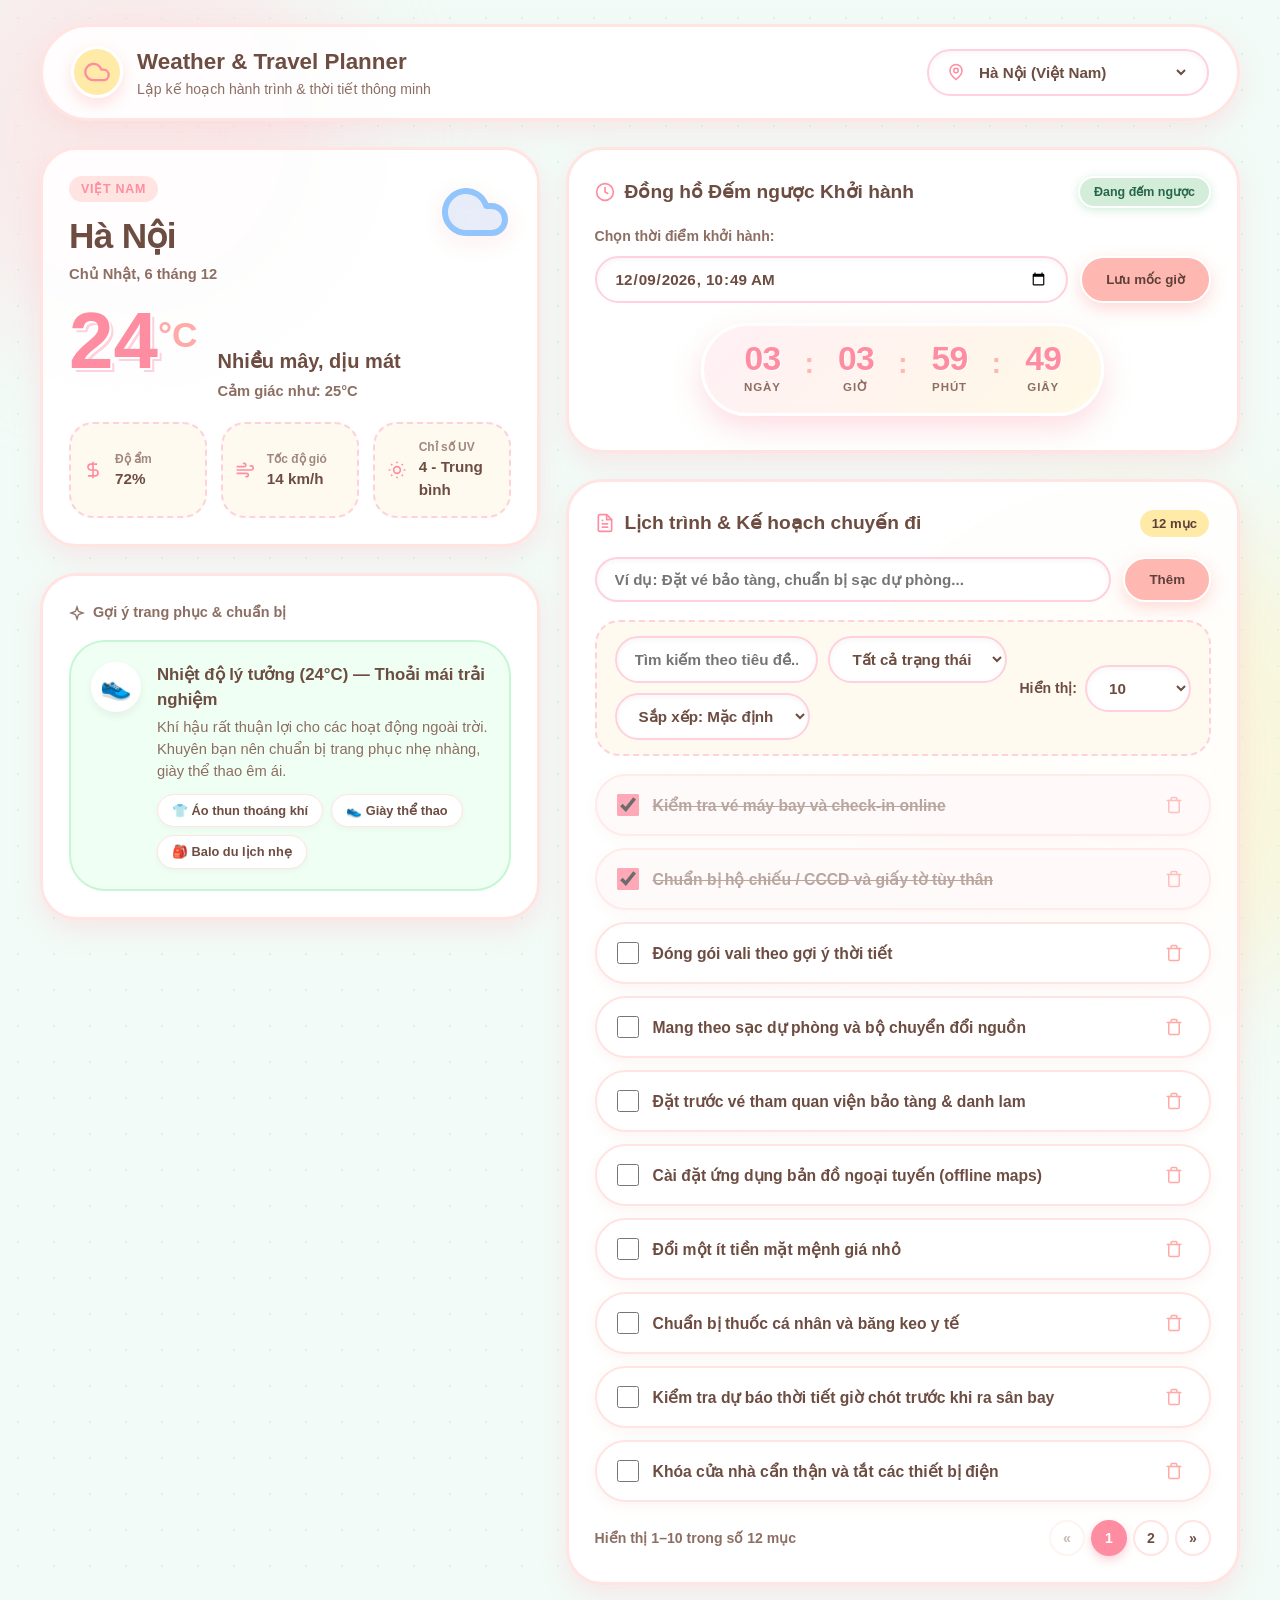
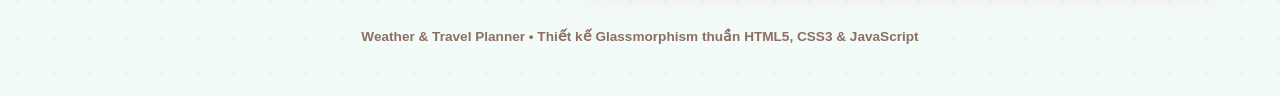
==== commit cd1a2b9c: "hoan thanh bai 2" ====
--- a/index.html
+++ b/index.html
@@ -3,41 +3,22 @@
   <head>
     <meta charset="UTF-8" />
     <meta name="viewport" content="width=device-width, initial-scale=1.0" />
-    <meta
-      name="description"
-      content="Task Management Dashboard - Quản lý công việc tối giản, hiện đại và chuẩn Responsive."
-    />
-    <title>Task Management Dashboard</title>
-
-    <!-- Google Fonts: Inter & JetBrains Mono -->
-    <link rel="preconnect" href="https://fonts.googleapis.com" />
-    <link rel="preconnect" href="https://fonts.gstatic.com" crossorigin />
-    <link
-      href="https://fonts.googleapis.com/css2?family=Inter:wght@400;500;600;700&family=JetBrains+Mono:wght@500;600&display=swap"
-      rel="stylesheet"
-    />
-
-    <!-- External CSS -->
-    <link rel="stylesheet" href="style.css" />
+    <title>Weather & Travel Planner</title>
+    <link id="theme-stylesheet" rel="stylesheet" href="css/cute-style.css" />
   </head>
-  <body>
-    <!-- Overlay Backdrop dành cho Drawer Mobile -->
-    <div class="sidebar-overlay" id="sidebarOverlay" aria-hidden="true"></div>
-
-    <!-- Dashboard Layout Container (CSS Grid) -->
-    <div class="dashboard-layout">
-      <!-- ASIDE: Navigation Sidebar -->
-      <aside class="sidebar" id="sidebar" aria-label="Thanh điều hướng chính">
-        <div class="sidebar-header">
-          <button
-            type="button"
-            class="icon-btn sidebar-toggle-btn"
-            id="sidebarToggleBtn"
-            aria-label="Đóng/Mở Sidebar"
-            title="Đóng/Mở Sidebar"
-          >
+  <body class="theme-pleasant">
+    <!-- Dynamic Atmospheric Background Elements -->
+    <div class="ambient-glow glow-1" aria-hidden="true"></div>
+    <div class="ambient-glow glow-2" aria-hidden="true"></div>
+
+    <div class="app-wrapper">
+      <!-- Top Bar / Header -->
+      <header class="app-header glass-card">
+        <div class="brand">
+          <span class="brand-icon">
             <svg
-              class="ui-icon"
+              width="28"
+              height="28"
               viewBox="0 0 24 24"
               fill="none"
               stroke="currentColor"
@@ -45,275 +26,351 @@
               stroke-linecap="round"
               stroke-linejoin="round"
             >
-              <line x1="3" y1="12" x2="21" y2="12"></line>
-              <line x1="3" y1="6" x2="21" y2="6"></line>
-              <line x1="3" y1="18" x2="21" y2="18"></line>
+              <path d="M17.5 19H9a7 7 0 1 1 6.71-9h1.79a4.5 4.5 0 1 1 0 9Z" />
             </svg>
-          </button>
-          <span class="sidebar-brand-name">TaskFlow</span>
+          </span>
+          <div class="brand-text">
+            <h1>Weather & Travel Planner</h1>
+            <p>Lập kế hoạch hành trình & thời tiết thông minh</p>
+          </div>
         </div>
 
-        <nav class="sidebar-nav">
-          <ul class="nav-list">
-            <li class="nav-item">
-              <a
-                href="#home"
-                class="nav-link active"
-                title="Trang chủ"
-                aria-current="page"
+        <!-- City Selector / Quick Filter -->
+        <div class="header-controls">
+          <label for="city-select" class="sr-only">Chọn thành phố</label>
+          <div class="select-wrapper glass-input">
+            <svg
+              class="control-icon"
+              width="18"
+              height="18"
+              viewBox="0 0 24 24"
+              fill="none"
+              stroke="currentColor"
+              stroke-width="2"
+            >
+              <path d="M20 10c0 6-8 12-8 12s-8-6-8-12a8 8 0 0 1 16 0Z" />
+              <circle cx="12" cy="10" r="3" />
+            </svg>
+            <select id="city-select">
+              <!-- Populated via JavaScript -->
+            </select>
+          </div>
+        </div>
+      </header>
+
+      <!-- Main Two-Column Layout -->
+      <main class="dashboard-grid">
+        <!-- LEFT COLUMN: Weather Hub & Smart Suggestions -->
+        <section class="column-left" aria-label="Thông tin thời tiết">
+          <!-- Weather Overview Card -->
+          <article class="weather-card glass-panel" id="weather-card">
+            <div class="weather-header">
+              <div>
+                <span class="location-badge" id="weather-country"
+                  >Việt Nam</span
+                >
+                <h2 class="city-name" id="weather-city">Hà Nội</h2>
+                <p class="current-date" id="weather-date">
+                  Hôm nay, 17 Tháng 10
+                </p>
+              </div>
+              <div class="weather-icon-wrapper" id="weather-icon-wrapper">
+                <!-- Dynamic SVG Weather Icon -->
+              </div>
+            </div>
+
+            <div class="weather-primary">
+              <div class="temp-display">
+                <span class="temp-val" id="weather-temp">24</span>
+                <span class="temp-unit">°C</span>
+              </div>
+              <div class="weather-condition-details">
+                <div class="condition-text" id="weather-condition">
+                  Nhiều mây, dịu mát
+                </div>
+                <div class="feels-like">
+                  Cảm giác như: <span id="weather-feels">25°C</span>
+                </div>
+              </div>
+            </div>
+
+            <!-- Secondary Metrics -->
+            <div class="weather-metrics-grid">
+              <div class="metric-item glass-inset">
+                <div class="metric-icon">
+                  <svg
+                    width="20"
+                    height="20"
+                    viewBox="0 0 24 24"
+                    fill="none"
+                    stroke="currentColor"
+                    stroke-width="2"
+                  >
+                    <path
+                      d="M12 2v20M17 5H9.5a3.5 3.5 0 0 0 0 7h5a3.5 3.5 0 0 1 0 7H6"
+                    />
+                  </svg>
+                </div>
+                <div class="metric-data">
+                  <span class="metric-label">Độ ẩm</span>
+                  <span class="metric-value" id="weather-humidity">70%</span>
+                </div>
+              </div>
+
+              <div class="metric-item glass-inset">
+                <div class="metric-icon">
+                  <svg
+                    width="20"
+                    height="20"
+                    viewBox="0 0 24 24"
+                    fill="none"
+                    stroke="currentColor"
+                    stroke-width="2"
+                  >
+                    <path d="M17.7 7.7a2.5 2.5 0 1 1 1.8 4.3H2" />
+                    <path d="M9.6 4.6A2 2 0 1 1 11 8H2" />
+                    <path d="M12.6 19.4A2 2 0 1 0 14 16H2" />
+                  </svg>
+                </div>
+                <div class="metric-data">
+                  <span class="metric-label">Tốc độ gió</span>
+                  <span class="metric-value" id="weather-wind">14 km/h</span>
+                </div>
+              </div>
+
+              <div class="metric-item glass-inset">
+                <div class="metric-icon">
+                  <svg
+                    width="20"
+                    height="20"
+                    viewBox="0 0 24 24"
+                    fill="none"
+                    stroke="currentColor"
+                    stroke-width="2"
+                  >
+                    <circle cx="12" cy="12" r="4" />
+                    <path
+                      d="M12 2v2M12 20v2M4.93 4.93l1.41 1.41M17.66 17.66l1.41 1.41M2 12h2M20 12h2M6.34 17.66l-1.41 1.41M19.07 4.93l-1.41 1.41"
+                    />
+                  </svg>
+                </div>
+                <div class="metric-data">
+                  <span class="metric-label">Chỉ số UV</span>
+                  <span class="metric-value" id="weather-uv"
+                    >4 - Trung bình</span
+                  >
+                </div>
+              </div>
+            </div>
+          </article>
+
+          <!-- Smart Suggestions Card -->
+          <article
+            class="smart-suggestion-card glass-panel"
+            id="smart-suggestion"
+          >
+            <div class="card-label-badge">
+              <svg
+                width="16"
+                height="16"
+                viewBox="0 0 24 24"
+                fill="none"
+                stroke="currentColor"
+                stroke-width="2"
               >
+                <path
+                  d="m12 3-1.9 5.8a2 2 0 0 1-1.3 1.3L3 12l5.8 1.9a2 2 0 0 1 1.3 1.3L12 21l1.9-5.8a2 2 0 0 1 1.3-1.3L21 12l-5.8-1.9a2 2 0 0 1-1.3-1.3Z"
+                />
+              </svg>
+              Gợi ý trang phục & chuẩn bị
+            </div>
+            <div class="suggestion-content" id="suggestion-container">
+              <!-- Dynamically populated by JS based on temperature -->
+            </div>
+          </article>
+        </section>
+
+        <!-- RIGHT COLUMN: Countdown Pill Timer & Travel Itinerary -->
+        <section
+          class="column-right"
+          aria-label="Bộ đếm ngược & Lịch trình du lịch"
+        >
+          <!-- Departure Countdown Pill Card (Option 2B) -->
+          <article class="countdown-card glass-panel">
+            <div class="countdown-card-header">
+              <div class="section-title-wrap">
                 <svg
-                  class="ui-icon"
+                  width="20"
+                  height="20"
                   viewBox="0 0 24 24"
                   fill="none"
                   stroke="currentColor"
                   stroke-width="2"
-                  stroke-linecap="round"
-                  stroke-linejoin="round"
                 >
-                  <path
-                    d="M3 9l9-7 9 7v11a2 2 0 0 1-2 2H5a2 2 0 0 1-2-2z"
-                  ></path>
-                  <polyline points="9 22 9 12 15 12 15 22"></polyline>
+                  <circle cx="12" cy="12" r="10" />
+                  <polyline points="12 6 12 12 16 14" />
                 </svg>
-                <span class="nav-text">Trang chủ</span>
-              </a>
-            </li>
-            <li class="nav-item">
-              <a href="#projects" class="nav-link" title="Dự án">
+                <h3>Đồng hồ Đếm ngược Khởi hành</h3>
+              </div>
+              <span class="status-indicator live-pulse" id="countdown-status"
+                >Đang hoạt động</span
+              >
+            </div>
+
+            <!-- Time picker control -->
+            <div class="countdown-picker-form">
+              <label for="departure-datetime">Chọn thời điểm khởi hành:</label>
+              <div class="picker-input-group">
+                <input
+                  type="datetime-local"
+                  id="departure-datetime"
+                  class="glass-input"
+                />
+                <button
+                  type="button"
+                  id="btn-save-datetime"
+                  class="glass-btn primary-btn"
+                >
+                  <span>Lưu mốc giờ</span>
+                </button>
+              </div>
+            </div>
+
+            <!-- Compact Pill Timer UI (Option 2B) -->
+            <div class="countdown-pill-container" id="countdown-pill-container">
+              <div class="compact-pill glass-pill">
+                <div class="pill-unit">
+                  <span class="pill-number" id="timer-days">00</span>
+                  <span class="pill-tag">Ngày</span>
+                </div>
+                <span class="pill-separator">:</span>
+                <div class="pill-unit">
+                  <span class="pill-number" id="timer-hours">00</span>
+                  <span class="pill-tag">Giờ</span>
+                </div>
+                <span class="pill-separator">:</span>
+                <div class="pill-unit">
+                  <span class="pill-number" id="timer-minutes">00</span>
+                  <span class="pill-tag">Phút</span>
+                </div>
+                <span class="pill-separator">:</span>
+                <div class="pill-unit">
+                  <span class="pill-number" id="timer-seconds">00</span>
+                  <span class="pill-tag">Giây</span>
+                </div>
+              </div>
+            </div>
+
+            <!-- Celebration Alert when countdown finishes -->
+            <div
+              class="celebration-banner glass-card hidden"
+              id="celebration-banner"
+            >
+              <div class="celebration-icon">🎉</div>
+              <div class="celebration-text">
+                <h4>Chuyến đi của bạn bắt đầu ngay hôm nay!</h4>
+                <p>
+                  Chúc bạn có một hành trình an toàn, thuận lợi và tràn đầy trải
+                  nghiệm tuyệt vời.
+                </p>
+              </div>
+            </div>
+          </article>
+
+          <!-- Travel Itinerary & Checklist Section -->
+          <article class="planner-card glass-panel">
+            <div class="planner-card-header">
+              <div class="section-title-wrap">
                 <svg
-                  class="ui-icon"
+                  width="20"
+                  height="20"
                   viewBox="0 0 24 24"
                   fill="none"
                   stroke="currentColor"
                   stroke-width="2"
-                  stroke-linecap="round"
-                  stroke-linejoin="round"
                 >
-                  <rect x="3" y="3" width="7" height="7"></rect>
-                  <rect x="14" y="3" width="7" height="7"></rect>
-                  <rect x="14" y="14" width="7" height="7"></rect>
-                  <rect x="3" y="14" width="7" height="7"></rect>
+                  <path
+                    d="M14 2H6a2 2 0 0 0-2 2v16a2 2 0 0 0 2 2h12a2 2 0 0 0 2-2V8z"
+                  />
+                  <polyline points="14 2 14 8 20 8" />
+                  <line x1="16" y1="13" x2="8" y2="13" />
+                  <line x1="16" y1="17" x2="8" y2="17" />
+                  <polyline points="10 9 9 9 8 9" />
                 </svg>
-                <span class="nav-text">Dự án</span>
-              </a>
-            </li>
-            <li class="nav-item">
-              <a href="#schedule" class="nav-link" title="Lịch trình">
-                <svg
-                  class="ui-icon"
-                  viewBox="0 0 24 24"
-                  fill="none"
-                  stroke="currentColor"
-                  stroke-width="2"
-                  stroke-linecap="round"
-                  stroke-linejoin="round"
-                >
-                  <rect x="3" y="4" width="18" height="18" rx="2" ry="2"></rect>
-                  <line x1="16" y1="2" x2="16" y2="6"></line>
-                  <line x1="8" y1="2" x2="8" y2="6"></line>
-                  <line x1="3" y1="10" x2="21" y2="10"></line>
-                </svg>
-                <span class="nav-text">Lịch trình</span>
-              </a>
-            </li>
-          </ul>
-        </nav>
-
-        <div class="sidebar-footer">
-          <a href="#settings" class="nav-link" title="Cài đặt">
-            <svg
-              class="ui-icon"
-              viewBox="0 0 24 24"
-              fill="none"
-              stroke="currentColor"
-              stroke-width="2"
-              stroke-linecap="round"
-              stroke-linejoin="round"
-            >
-              <circle cx="12" cy="12" r="3"></circle>
-              <path
-                d="M19.4 15a1.65 1.65 0 0 0 .33 1.82l.06.06a2 2 0 0 1 0 2.83 2 2 0 0 1-2.83 0l-.06-.06a1.65 1.65 0 0 0-1.82-.33 1.65 1.65 0 0 0-1 1.51V21a2 2 0 0 1-2 2 2 2 0 0 1-2-2v-.09A1.65 1.65 0 0 0 9 19.4a1.65 1.65 0 0 0-1.82.33l-.06.06a2 2 0 0 1-2.83 0 2 2 0 0 1 0-2.83l.06-.06a1.65 1.65 0 0 0 .33-1.82 1.65 1.65 0 0 0-1.51-1H3a2 2 0 0 1-2-2 2 2 0 0 1 2-2h.09A1.65 1.65 0 0 0 4.6 9a1.65 1.65 0 0 0-.33-1.82l-.06-.06a2 2 0 0 1 0-2.83 2 2 0 0 1 2.83 0l.06.06a1.65 1.65 0 0 0 1.82.33H9a1.65 1.65 0 0 0 1-1.51V3a2 2 0 0 1 2-2 2 2 0 0 1 2 2v.09a1.65 1.65 0 0 0 1 1.51 1.65 1.65 0 0 0 1.82-.33l.06-.06a2 2 0 0 1 2.83 0 2 2 0 0 1 0 2.83l-.06.06a1.65 1.65 0 0 0-.33 1.82V9a1.65 1.65 0 0 0 1.51 1H21a2 2 0 0 1 2 2 2 2 0 0 1-2 2h-.09a1.65 1.65 0 0 0-1.51 1z"
-              ></path>
-            </svg>
-            <span class="nav-text">Cài đặt</span>
-          </a>
-        </div>
-      </aside>
-
-      <!-- MAIN: Khu vực nội dung chính -->
-      <main class="main-content">
-        <!-- HEADER: Lời chào cá nhân hóa (line-clamp-2) & Đồng hồ Real-time -->
-        <header class="app-header">
-          <div class="header-left">
-            <!-- Nút Hamburger Menu dành riêng cho Mobile -->
-            <button
-              type="button"
-              class="mobile-menu-btn"
-              id="mobileMenuBtn"
-              aria-label="Mở menu điều hướng"
-            >
-              <svg
-                class="ui-icon"
-                viewBox="0 0 24 24"
-                fill="none"
-                stroke="currentColor"
-                stroke-width="2"
-                stroke-linecap="round"
-                stroke-linejoin="round"
-              >
-                <line x1="3" y1="12" x2="21" y2="12"></line>
-                <line x1="3" y1="6" x2="21" y2="6"></line>
-                <line x1="3" y1="18" x2="21" y2="18"></line>
-              </svg>
-            </button>
-
-            <div class="greeting-container">
-              <h1 class="personalized-greeting" id="personalizedGreeting">
-                Chào Phúc, hôm nay bạn thế nào?
-              </h1>
-              <span class="greeting-subtitle"
-                >Chúc bạn một ngày làm việc hiệu quả và tràn đầy năng
-                lượng!</span
-              >
-            </div>
-          </div>
-
-          <div class="header-right">
-            <!-- Đồng hồ thời gian thực (Giờ/Phút/Giây) chạy bằng setInterval -->
-            <div class="clock-badge" aria-label="Đồng hồ thời gian thực">
-              <svg
-                class="clock-icon"
-                viewBox="0 0 24 24"
-                fill="none"
-                stroke="currentColor"
-                stroke-width="2"
-                stroke-linecap="round"
-                stroke-linejoin="round"
-              >
-                <circle cx="12" cy="12" r="10"></circle>
-                <polyline points="12 6 12 12 16 14"></polyline>
-              </svg>
-              <time id="liveClock" class="clock-display" datetime="00:00:00"
-                >00:00:00</time
-              >
-            </div>
-          </div>
-        </header>
-
-        <!-- SECTION: Input Section (Flexbox) - Ô nhập công việc và nút Thêm -->
-        <section class="task-input-section" aria-label="Nhập công việc mới">
-          <form class="task-form" id="taskForm" autocomplete="off" novalidate>
-            <div class="input-pill-wrapper">
-              <svg
-                class="input-icon"
-                viewBox="0 0 24 24"
-                fill="none"
-                stroke="currentColor"
-                stroke-width="2"
-                stroke-linecap="round"
-                stroke-linejoin="round"
-              >
-                <circle cx="11" cy="11" r="8"></circle>
-                <line x1="21" y1="21" x2="16.65" y2="16.65"></line>
-              </svg>
-              <input
-                type="text"
-                id="taskInput"
-                class="task-input-pill"
-                placeholder="Nhập công việc cần làm..."
-                maxlength="120"
-                aria-label="Tên công việc mới"
-              />
-            </div>
-            <button
-              type="submit"
-              class="add-task-btn"
-              id="addTaskBtn"
-              aria-label="Thêm công việc"
-              title="Thêm công việc"
-            >
-              <svg
-                class="plus-icon"
-                viewBox="0 0 24 24"
-                fill="none"
-                stroke="currentColor"
-                stroke-width="2.5"
-                stroke-linecap="round"
-                stroke-linejoin="round"
-              >
-                <line x1="12" y1="5" x2="12" y2="19"></line>
-                <line x1="5" y1="12" x2="19" y2="12"></line>
-              </svg>
-            </button>
-          </form>
+                <h3>Lịch trình & Kế hoạch chuyến đi</h3>
+              </div>
+              <span class="counter-badge" id="item-counter">0 mục</span>
+            </div>
+
+            <!-- Add Item Form -->
+            <form class="add-item-form" id="itinerary-form">
+              <div class="input-with-button">
+                <input
+                  type="text"
+                  id="itinerary-input"
+                  class="glass-input"
+                  placeholder="Ví dụ: Đặt vé bảo tàng, chuẩn bị sạc dự phòng..."
+                  required
+                />
+                <button type="submit" class="glass-btn primary-btn">
+                  Thêm
+                </button>
+              </div>
+            </form>
+
+            <!-- List controls: Search, Filter, Sort, Pagination Size -->
+            <div class="list-controls-bar glass-inset">
+              <div class="search-filter-group">
+                <input
+                  type="text"
+                  id="search-input"
+                  class="glass-input-sm"
+                  placeholder="Tìm kiếm theo tiêu đề..."
+                />
+                <select id="filter-status" class="glass-input-sm">
+                  <option value="all">Tất cả trạng thái</option>
+                  <option value="pending">Chưa xong</option>
+                  <option value="completed">Đã xong</option>
+                </select>
+                <select id="sort-title" class="glass-input-sm">
+                  <option value="default">Sắp xếp: Mặc định</option>
+                  <option value="asc">Tiêu đề: A → Z</option>
+                  <option value="desc">Tiêu đề: Z → A</option>
+                </select>
+              </div>
+              <div class="pagination-size-group">
+                <label for="page-size-select">Hiển thị:</label>
+                <select id="page-size-select" class="glass-input-sm">
+                  <option value="10">10</option>
+                  <option value="20">20</option>
+                  <option value="50">50</option>
+                  <option value="all">Tất cả</option>
+                </select>
+              </div>
+            </div>
+
+            <!-- Items Container -->
+            <ul class="itinerary-list" id="itinerary-list">
+              <!-- Dynamic items rendered via JS -->
+            </ul>
+
+            <!-- Pagination Navigation -->
+            <div class="pagination-footer" id="pagination-footer">
+              <!-- Rendered by JS -->
+            </div>
+          </article>
         </section>
-
-        <!-- SECTION: Task List Board (YOUR PROJECT Card) -->
-        <section
-          class="project-board-card"
-          aria-label="Bảng danh sách công việc"
-        >
-          <div class="board-header">
-            <div class="board-title-group">
-              <h2 class="board-title">Task List</h2>
-            </div>
-
-            <!-- BỘ LỌC TASK (FILTER): Tất cả / Chưa xong / Đã xong -->
-            <div
-              class="filter-group"
-              role="tablist"
-              aria-label="Bộ lọc trạng thái công việc"
-            >
-              <button
-                type="button"
-                class="filter-btn active"
-                data-filter="all"
-                role="tab"
-                aria-selected="true"
-              >
-                Tất cả
-              </button>
-              <button
-                type="button"
-                class="filter-btn"
-                data-filter="active"
-                role="tab"
-                aria-selected="false"
-              >
-                Chưa xong
-              </button>
-              <button
-                type="button"
-                class="filter-btn"
-                data-filter="completed"
-                role="tab"
-                aria-selected="false"
-              >
-                Đã xong
-              </button>
-            </div>
-          </div>
-
-          <!-- Danh sách Task (<ul>) -->
-          <div class="task-list-wrapper">
-            <ul class="task-list" id="taskList" role="list">
-              <!-- Được render động từ JavaScript -->
-            </ul>
-          </div>
-        </section>
-
-        <!-- FOOTER: Đếm tổng số công việc -->
-        <footer class="dashboard-footer">
-          <div class="task-counter-pill">
-            <span class="counter-label">Tổng số công việc:</span>
-            <strong class="counter-value" id="taskCount">0</strong>
-          </div>
-        </footer>
       </main>
+
+      <!-- Footer -->
+      <footer class="app-footer">
+        <p>
+          Weather & Travel Planner &bull; Thiết kế Glassmorphism thuần HTML5,
+          CSS3 & JavaScript
+        </p>
+      </footer>
     </div>
 
-    <!-- JavaScript file -->
-    <script src="script.js"></script>
+    <script src="js/app.js"></script>
   </body>
 </html>
--- a/css/cute-style.css
+++ b/css/cute-style.css
@@ -0,0 +1,1028 @@
+/* ==========================================================================
+   WEATHER & TRAVEL PLANNER - CUTE MINIMALISM / PASTEL THEME
+   Style: Cute, Soft, Warm & Playful
+   Color Palette: Baby Pink, Butter Yellow, Milk Brown, Cream
+   Border Radius: Super rounded, pillowy, bubbly cards & inputs
+   Interactions: Bouncy scale, wobble & soft pastel shifts
+   ========================================================================== */
+
+:root {
+  /* Pastel Palette Tokens */
+  --pastel-pink-soft: #FFF0F5;      /* Lavender blush / Baby pink background */
+  --pastel-pink-main: #FFB7B2;      /* Sweet strawberry milk */
+  --pastel-pink-deep: #FF8DA1;      /* Rosy accent */
+  --pastel-butter-yellow: #FFF9DB;  /* Soft creamy butter */
+  --pastel-yellow-main: #FFEAA7;    /* Butter yellow card highlight */
+  --pastel-milk-brown: #6D4C41;     /* Milk chocolate / Brown text (easy to read) */
+  --pastel-milk-brown-light: #8D6E63;
+  --pastel-cream: #FFFAF0;          /* Floral white / Warm cream card base */
+  --pastel-card-bg: rgba(255, 255, 255, 0.88);
+  --pastel-card-border: 3px solid #FFE4E1;
+  --pastel-card-border-alt: 3px solid #FFF176;
+
+  /* Status Colors in Pastel Tones */
+  --color-cold: #A0C4FF;            /* Soft baby blue */
+  --color-pleasant: #B9FBC0;        /* Soft mint green */
+  --color-hot: #FFC6FF;             /* Soft bubblegum magenta / apricot */
+  --color-danger: #FF6B6B;
+
+  /* Typography */
+  --font-family: "Quicksand", "Nunito", -apple-system, BlinkMacSystemFont, "Segoe UI", Roboto, sans-serif;
+  --text-primary: #5D4037;          /* Rich milk brown for great contrast */
+  --text-secondary: #8D6E63;        /* Warm taupe */
+  --text-muted: #A1887F;
+
+  /* Pillowy Curves */
+  --radius-sm: 16px;
+  --radius-md: 24px;
+  --radius-lg: 36px;
+  --radius-full: 9999px;
+
+  /* Soft Cloud Shadows */
+  --shadow-soft: 0 10px 24px rgba(255, 182, 193, 0.28);
+  --shadow-hover: 0 16px 32px rgba(255, 154, 162, 0.38);
+  --shadow-inset: inset 0 2px 6px rgba(0, 0, 0, 0.04);
+
+  /* Bouncy Transitions */
+  --spring-transition: all 0.35s cubic-bezier(0.34, 1.56, 0.64, 1);
+  --fast-bounce: all 0.2s cubic-bezier(0.34, 1.56, 0.64, 1);
+}
+
+/* Base Reset */
+*, *::before, *::after {
+  box-sizing: border-box;
+  margin: 0;
+  padding: 0;
+}
+
+body {
+  font-family: var(--font-family);
+  color: var(--text-primary);
+  min-height: 100vh;
+  position: relative;
+  overflow-x: hidden;
+  line-height: 1.5;
+  background-color: var(--pastel-pink-soft);
+  background-image: 
+    radial-gradient(#FFD1DC 1.5px, transparent 1.5px),
+    radial-gradient(#FFEAA7 1.5px, var(--pastel-pink-soft) 1.5px);
+  background-size: 36px 36px;
+  background-position: 0 0, 18px 18px;
+  transition: background 0.4s ease;
+}
+
+/* Background Atmosphere variations */
+body.theme-cold {
+  background-color: #F0F4FF;
+  background-image: radial-gradient(#C6D8FF 1.5px, transparent 1.5px);
+}
+
+body.theme-pleasant {
+  background-color: #F2FBF7;
+  background-image: radial-gradient(#D3F8E2 1.5px, transparent 1.5px);
+}
+
+body.theme-hot {
+  background-color: #FFF5F0;
+  background-image: radial-gradient(#FFD8BE 1.5px, transparent 1.5px);
+}
+
+/* Ambient glow replaced with soft pastel bubbles */
+.ambient-glow {
+  position: fixed;
+  border-radius: 50%;
+  pointer-events: none;
+  z-index: 0;
+  opacity: 0.55;
+  filter: blur(60px);
+  animation: cuteFloat 12s ease-in-out infinite alternate;
+}
+
+.glow-1 {
+  width: 420px;
+  height: 420px;
+  background: radial-gradient(circle, #FFE4E1, #FFD1DC);
+  top: -80px;
+  left: -80px;
+}
+
+.glow-2 {
+  width: 480px;
+  height: 480px;
+  background: radial-gradient(circle, #FFF9DB, #FFEAA7);
+  bottom: -100px;
+  right: -80px;
+}
+
+@keyframes cuteFloat {
+  0% { transform: translateY(0) scale(1) rotate(0deg); }
+  50% { transform: translateY(-25px) scale(1.06) rotate(4deg); }
+  100% { transform: translateY(15px) scale(0.96) rotate(-3deg); }
+}
+
+/* Main Container */
+.app-wrapper {
+  position: relative;
+  z-index: 1;
+  max-width: 1240px;
+  margin: 0 auto;
+  padding: 24px 20px 48px;
+  display: flex;
+  flex-direction: column;
+  gap: 26px;
+}
+
+/* ==========================================================================
+   CUTE CARDS & PANELS
+   ========================================================================== */
+.glass-panel, .glass-card {
+  background: var(--pastel-card-bg);
+  border: var(--pastel-card-border);
+  border-radius: var(--radius-lg);
+  box-shadow: var(--shadow-soft);
+  padding: 26px;
+  transition: var(--spring-transition);
+}
+
+.glass-panel:hover {
+  transform: translateY(-4px);
+  box-shadow: var(--shadow-hover);
+  border-color: #FFB7B2;
+}
+
+.glass-inset {
+  background: var(--pastel-cream);
+  border: 2px dashed #FFD1DC;
+  border-radius: var(--radius-md);
+}
+
+/* ==========================================================================
+   HEADER
+   ========================================================================== */
+.app-header {
+  display: flex;
+  justify-content: space-between;
+  align-items: center;
+  flex-wrap: wrap;
+  gap: 16px;
+  padding: 18px 28px;
+  border-radius: var(--radius-full);
+}
+
+.brand {
+  display: flex;
+  align-items: center;
+  gap: 14px;
+}
+
+.brand-icon {
+  width: 52px;
+  height: 52px;
+  display: flex;
+  align-items: center;
+  justify-content: center;
+  border-radius: var(--radius-full);
+  background: #FFEAA7;
+  border: 3px solid #FFF;
+  color: #FF8DA1;
+  box-shadow: 0 6px 14px rgba(255, 183, 178, 0.4);
+  transition: var(--spring-transition);
+}
+
+.brand:hover .brand-icon {
+  transform: rotate(12deg) scale(1.1);
+}
+
+.brand-text h1 {
+  font-size: 1.4rem;
+  font-weight: 800;
+  color: var(--pastel-milk-brown);
+}
+
+.brand-text p {
+  font-size: 0.88rem;
+  color: var(--pastel-milk-brown-light);
+  font-weight: 500;
+}
+
+.select-wrapper {
+  background: #FFF;
+  border: 2px solid #FFD1DC;
+  border-radius: var(--radius-full);
+  padding: 8px 18px;
+  display: flex;
+  align-items: center;
+  gap: 10px;
+  box-shadow: 0 4px 12px rgba(255, 182, 193, 0.2);
+  transition: var(--fast-bounce);
+}
+
+.select-wrapper:hover {
+  border-color: var(--pastel-pink-deep);
+  transform: scale(1.03);
+}
+
+.select-wrapper select {
+  background: transparent;
+  border: none;
+  font-family: inherit;
+  font-size: 0.95rem;
+  font-weight: 700;
+  color: var(--pastel-milk-brown);
+  cursor: pointer;
+  outline: none;
+}
+
+.select-wrapper select option {
+  background: #FFF;
+  color: var(--pastel-milk-brown);
+}
+
+.control-icon {
+  color: #FF8DA1;
+}
+
+/* ==========================================================================
+   INPUTS & BOUNCY BUTTONS
+   ========================================================================== */
+.glass-input, .glass-input-sm {
+  background: #FFFFFF;
+  border: 2px solid #FFD1DC;
+  border-radius: var(--radius-full);
+  color: var(--pastel-milk-brown);
+  padding: 12px 18px;
+  font-family: inherit;
+  font-weight: 600;
+  font-size: 0.95rem;
+  outline: none;
+  box-shadow: var(--shadow-inset);
+  transition: var(--spring-transition);
+}
+
+.glass-input:focus, .glass-input-sm:focus {
+  border-color: #FF8DA1;
+  background: #FFFDF9;
+  box-shadow: 0 0 0 4px rgba(255, 141, 161, 0.2);
+  transform: scale(1.01);
+}
+
+.glass-btn {
+  background: #FFEAA7;
+  border: 2px solid #FFF;
+  color: #6D4C41;
+  padding: 12px 24px;
+  border-radius: var(--radius-full);
+  font-family: inherit;
+  font-weight: 800;
+  cursor: pointer;
+  display: inline-flex;
+  align-items: center;
+  justify-content: center;
+  gap: 8px;
+  box-shadow: 0 6px 16px rgba(255, 209, 102, 0.4);
+  transition: var(--spring-transition);
+}
+
+/* Bouncy Cute Hover & Click Animations */
+.glass-btn:hover {
+  background: #FFD166;
+  transform: translateY(-3px) scale(1.05) rotate(-1deg);
+  box-shadow: 0 10px 22px rgba(255, 183, 178, 0.5);
+}
+
+.glass-btn:active {
+  transform: translateY(2px) scale(0.95) rotate(1deg);
+  box-shadow: 0 2px 6px rgba(255, 183, 178, 0.3);
+}
+
+.primary-btn {
+  background: #FFB7B2;
+  color: #5D4037;
+  box-shadow: 0 6px 16px rgba(255, 183, 178, 0.5);
+}
+
+.primary-btn:hover {
+  background: #FF8DA1;
+  color: #FFF;
+  transform: translateY(-3px) scale(1.06) rotate(1.5deg);
+}
+
+/* ==========================================================================
+   DASHBOARD GRID & WEATHER CARD
+   ========================================================================== */
+.dashboard-grid {
+  display: grid;
+  grid-template-columns: 1fr 1.35fr;
+  gap: 26px;
+  align-items: start;
+}
+
+.column-left, .column-right {
+  display: flex;
+  flex-direction: column;
+  gap: 26px;
+}
+
+.weather-header {
+  display: flex;
+  justify-content: space-between;
+  align-items: flex-start;
+}
+
+.location-badge {
+  display: inline-block;
+  font-size: 0.78rem;
+  letter-spacing: 0.06em;
+  text-transform: uppercase;
+  color: #FF8DA1;
+  background: #FFE4E1;
+  padding: 4px 12px;
+  border-radius: var(--radius-full);
+  font-weight: 800;
+  margin-bottom: 8px;
+}
+
+.city-name {
+  font-size: 2.2rem;
+  font-weight: 900;
+  color: var(--pastel-milk-brown);
+  letter-spacing: -0.02em;
+}
+
+.current-date {
+  font-size: 0.92rem;
+  color: var(--pastel-milk-brown-light);
+  font-weight: 600;
+}
+
+.weather-icon-wrapper svg {
+  width: 72px;
+  height: 72px;
+  filter: drop-shadow(0 6px 10px rgba(255, 182, 193, 0.4));
+  animation: gentleBounce 4s ease-in-out infinite alternate;
+}
+
+@keyframes gentleBounce {
+  0% { transform: translateY(0); }
+  100% { transform: translateY(-8px) scale(1.05); }
+}
+
+.weather-primary {
+  margin: 20px 0;
+  display: flex;
+  align-items: baseline;
+  gap: 20px;
+}
+
+.temp-display {
+  display: flex;
+  align-items: flex-start;
+}
+
+.temp-val {
+  font-size: 5rem;
+  font-weight: 900;
+  line-height: 0.9;
+  color: #FF8DA1;
+  text-shadow: 2px 2px 0 #FFF, 4px 4px 0 #FFD1DC;
+}
+
+.temp-unit {
+  font-size: 2.2rem;
+  font-weight: 800;
+  color: #FFAAA6;
+  margin-top: 4px;
+}
+
+.weather-condition-details {
+  display: flex;
+  flex-direction: column;
+  gap: 4px;
+}
+
+.condition-text {
+  font-size: 1.25rem;
+  font-weight: 800;
+  color: var(--pastel-milk-brown);
+}
+
+.feels-like {
+  font-size: 0.92rem;
+  color: var(--pastel-milk-brown-light);
+  font-weight: 600;
+}
+
+.weather-metrics-grid {
+  display: grid;
+  grid-template-columns: repeat(3, 1fr);
+  gap: 14px;
+}
+
+.metric-item {
+  padding: 14px 12px;
+  display: flex;
+  align-items: center;
+  gap: 12px;
+  border-radius: var(--radius-md);
+  transition: var(--fast-bounce);
+}
+
+.metric-item:hover {
+  transform: translateY(-2px) scale(1.03);
+  background: #FFF;
+}
+
+.metric-icon {
+  color: #FF8DA1;
+  display: flex;
+  align-items: center;
+}
+
+.metric-data {
+  display: flex;
+  flex-direction: column;
+}
+
+.metric-label {
+  font-size: 0.75rem;
+  color: var(--text-muted);
+  font-weight: 600;
+}
+
+.metric-value {
+  font-size: 0.95rem;
+  font-weight: 800;
+  color: var(--pastel-milk-brown);
+}
+
+/* ==========================================================================
+   SMART SUGGESTIONS (PASTEL CARDS)
+   ========================================================================== */
+.card-label-badge {
+  display: inline-flex;
+  align-items: center;
+  gap: 8px;
+  font-size: 0.9rem;
+  font-weight: 800;
+  color: #8D6E63;
+  margin-bottom: 16px;
+}
+
+.suggestion-box {
+  border-radius: var(--radius-lg);
+  padding: 20px;
+  display: flex;
+  gap: 16px;
+  align-items: flex-start;
+  transition: var(--spring-transition);
+}
+
+.suggestion-box.cold {
+  background: #EAF4FF;
+  border: 2px solid #BCD8FF;
+}
+
+.suggestion-box.pleasant {
+  background: #F0FFF4;
+  border: 2px solid #C6F6D5;
+}
+
+.suggestion-box.hot {
+  background: #FFF0F6;
+  border: 2px solid #FFD1E8;
+}
+
+.suggestion-icon-circle {
+  width: 50px;
+  height: 50px;
+  border-radius: var(--radius-full);
+  display: flex;
+  align-items: center;
+  justify-content: center;
+  font-size: 1.6rem;
+  flex-shrink: 0;
+  background: #FFFFFF;
+  box-shadow: 0 4px 10px rgba(0, 0, 0, 0.06);
+  border: 2px solid #FFF;
+}
+
+.suggestion-info h4 {
+  font-size: 1.05rem;
+  font-weight: 800;
+  margin-bottom: 4px;
+  color: var(--pastel-milk-brown);
+}
+
+.suggestion-info p {
+  font-size: 0.92rem;
+  color: var(--pastel-milk-brown-light);
+  line-height: 1.5;
+  font-weight: 500;
+}
+
+.suggestion-tags {
+  display: flex;
+  flex-wrap: wrap;
+  gap: 8px;
+  margin-top: 12px;
+}
+
+.suggestion-tag {
+  font-size: 0.8rem;
+  font-weight: 700;
+  padding: 6px 14px;
+  border-radius: var(--radius-full);
+  background: #FFFFFF;
+  color: var(--pastel-milk-brown);
+  border: 1px solid #FFE4E1;
+  box-shadow: 0 2px 6px rgba(0, 0, 0, 0.04);
+  transition: var(--fast-bounce);
+}
+
+.suggestion-tag:hover {
+  transform: scale(1.08) rotate(-2deg);
+  background: #FFEAA7;
+}
+
+/* ==========================================================================
+   COUNTDOWN TIMER - CUTE JELLY PILL
+   ========================================================================== */
+.countdown-card-header, .planner-card-header {
+  display: flex;
+  justify-content: space-between;
+  align-items: center;
+  margin-bottom: 18px;
+}
+
+.section-title-wrap {
+  display: flex;
+  align-items: center;
+  gap: 10px;
+}
+
+.section-title-wrap h3 {
+  font-size: 1.2rem;
+  font-weight: 800;
+  color: var(--pastel-milk-brown);
+}
+
+.section-title-wrap svg {
+  color: #FF8DA1;
+}
+
+.status-indicator {
+  font-size: 0.78rem;
+  font-weight: 800;
+  padding: 5px 14px;
+  border-radius: var(--radius-full);
+  background: #D4EDDA;
+  color: #276749;
+  border: 2px solid #FFF;
+  box-shadow: 0 2px 8px rgba(72, 187, 120, 0.25);
+}
+
+.countdown-picker-form {
+  margin-bottom: 20px;
+}
+
+.countdown-picker-form label {
+  display: block;
+  font-size: 0.88rem;
+  font-weight: 700;
+  color: var(--pastel-milk-brown-light);
+  margin-bottom: 8px;
+}
+
+.picker-input-group {
+  display: flex;
+  gap: 12px;
+  flex-wrap: wrap;
+}
+
+.picker-input-group input[type="datetime-local"] {
+  flex: 1;
+  min-width: 220px;
+  color: var(--pastel-milk-brown);
+}
+
+/* Cute Pastel Jelly Capsule */
+.countdown-pill-container {
+  display: flex;
+  justify-content: center;
+  margin: 12px 0 8px;
+}
+
+.glass-pill {
+  display: inline-flex;
+  align-items: center;
+  gap: 16px;
+  padding: 16px 32px;
+  border-radius: var(--radius-full);
+  background: linear-gradient(135deg, #FFF0F5 0%, #FFF9E6 100%);
+  border: 3px solid #FFF;
+  box-shadow: 0 12px 28px rgba(255, 182, 193, 0.45);
+  transition: var(--spring-transition);
+}
+
+.glass-pill:hover {
+  transform: translateY(-4px) scale(1.03);
+  box-shadow: 0 16px 36px rgba(255, 182, 193, 0.6);
+}
+
+.pill-unit {
+  display: flex;
+  flex-direction: column;
+  align-items: center;
+  min-width: 52px;
+}
+
+.pill-number {
+  font-size: 2.1rem;
+  font-weight: 900;
+  letter-spacing: -0.02em;
+  font-variant-numeric: tabular-nums;
+  line-height: 1;
+  color: #FF8DA1;
+  text-shadow: 1px 1px 0 #FFF;
+}
+
+.pill-tag {
+  font-size: 0.72rem;
+  text-transform: uppercase;
+  letter-spacing: 0.08em;
+  font-weight: 800;
+  color: var(--pastel-milk-brown-light);
+  margin-top: 4px;
+}
+
+.pill-separator {
+  font-size: 1.8rem;
+  font-weight: 900;
+  color: #FFB7B2;
+  line-height: 1;
+  margin-top: -12px;
+  animation: pulseDot 1s infinite alternate;
+}
+
+@keyframes pulseDot {
+  0% { opacity: 0.5; }
+  100% { opacity: 1; transform: scale(1.15); }
+}
+
+/* Celebration Alert */
+.celebration-banner {
+  margin-top: 20px;
+  padding: 20px;
+  display: flex;
+  align-items: center;
+  gap: 16px;
+  border-radius: var(--radius-lg);
+  background: linear-gradient(135deg, #FFF0F5, #FFEAA7);
+  border: 3px solid #FF8DA1;
+  box-shadow: 0 10px 24px rgba(255, 141, 161, 0.35);
+  animation: jellyPop 0.5s cubic-bezier(0.34, 1.56, 0.64, 1);
+}
+
+@keyframes jellyPop {
+  0% { transform: scale(0.85); opacity: 0; }
+  100% { transform: scale(1); opacity: 1; }
+}
+
+.celebration-icon {
+  font-size: 2.5rem;
+}
+
+.celebration-text h4 {
+  font-size: 1.15rem;
+  font-weight: 900;
+  color: #D81B60;
+  margin-bottom: 3px;
+}
+
+.celebration-text p {
+  font-size: 0.92rem;
+  color: #5D4037;
+  font-weight: 600;
+}
+
+.hidden {
+  display: none !important;
+}
+
+/* ==========================================================================
+   PLANNER & ITINERARY
+   ========================================================================== */
+.counter-badge {
+  font-size: 0.82rem;
+  font-weight: 800;
+  padding: 4px 12px;
+  border-radius: var(--radius-full);
+  background: #FFEAA7;
+  color: #5D4037;
+  border: 2px solid #FFF;
+}
+
+.add-item-form {
+  margin-bottom: 18px;
+}
+
+.input-with-button {
+  display: flex;
+  gap: 12px;
+}
+
+.input-with-button input {
+  flex: 1;
+}
+
+.list-controls-bar {
+  padding: 14px 18px;
+  display: flex;
+  justify-content: space-between;
+  align-items: center;
+  flex-wrap: wrap;
+  gap: 12px;
+  margin-bottom: 18px;
+}
+
+.search-filter-group {
+  display: flex;
+  gap: 10px;
+  flex-wrap: wrap;
+  flex: 1;
+}
+
+.search-filter-group input {
+  min-width: 170px;
+  flex: 1;
+}
+
+.search-filter-group select, .pagination-size-group select {
+  background: #FFF;
+  cursor: pointer;
+}
+
+.pagination-size-group {
+  display: flex;
+  align-items: center;
+  gap: 8px;
+  font-size: 0.88rem;
+  font-weight: 700;
+  color: var(--pastel-milk-brown);
+}
+
+/* List Items */
+.itinerary-list {
+  list-style: none;
+  display: flex;
+  flex-direction: column;
+  gap: 12px;
+  min-height: 120px;
+}
+
+.itinerary-item {
+  display: flex;
+  align-items: center;
+  justify-content: space-between;
+  padding: 14px 20px;
+  border-radius: var(--radius-full);
+  background: #FFFFFF;
+  border: 2px solid #FFE4E1;
+  box-shadow: 0 4px 12px rgba(255, 182, 193, 0.15);
+  transition: var(--fast-bounce);
+}
+
+.itinerary-item:hover {
+  background: #FFFDF9;
+  border-color: #FFB7B2;
+  transform: translateX(5px) scale(1.01);
+  box-shadow: 0 6px 16px rgba(255, 182, 193, 0.3);
+}
+
+.item-left {
+  display: flex;
+  align-items: center;
+  gap: 14px;
+  flex: 1;
+}
+
+.item-checkbox {
+  width: 22px;
+  height: 22px;
+  cursor: pointer;
+  accent-color: #FF8DA1;
+  border-radius: 6px;
+}
+
+.item-title {
+  font-size: 0.98rem;
+  font-weight: 700;
+  color: var(--pastel-milk-brown);
+  transition: var(--fast-bounce);
+  word-break: break-word;
+}
+
+.itinerary-item.completed {
+  background: #FFF8F9;
+  opacity: 0.75;
+}
+
+.itinerary-item.completed .item-title {
+  text-decoration: line-through;
+  color: var(--text-muted);
+}
+
+.btn-delete {
+  background: transparent;
+  border: none;
+  color: #FFAAA6;
+  cursor: pointer;
+  padding: 6px;
+  border-radius: var(--radius-full);
+  display: flex;
+  align-items: center;
+  justify-content: center;
+  transition: var(--fast-bounce);
+}
+
+.btn-delete:hover {
+  color: var(--color-danger);
+  background: #FFE8E8;
+  transform: scale(1.2) rotate(8deg);
+}
+
+.empty-state {
+  text-align: center;
+  padding: 36px 16px;
+  color: var(--text-muted);
+  font-size: 0.95rem;
+  font-weight: 600;
+}
+
+/* Pagination Footer */
+.pagination-footer {
+  margin-top: 18px;
+  display: flex;
+  justify-content: space-between;
+  align-items: center;
+  flex-wrap: wrap;
+  gap: 12px;
+}
+
+.pagination-info {
+  font-size: 0.88rem;
+  font-weight: 700;
+  color: var(--pastel-milk-brown-light);
+}
+
+.pagination-controls {
+  display: flex;
+  gap: 6px;
+}
+
+.page-btn {
+  background: #FFFFFF;
+  border: 2px solid #FFE4E1;
+  color: var(--pastel-milk-brown);
+  min-width: 36px;
+  height: 36px;
+  padding: 0 10px;
+  border-radius: var(--radius-full);
+  cursor: pointer;
+  font-size: 0.88rem;
+  font-weight: 800;
+  display: inline-flex;
+  align-items: center;
+  justify-content: center;
+  transition: var(--fast-bounce);
+}
+
+.page-btn:hover:not(:disabled) {
+  background: #FFEAA7;
+  border-color: #FFD166;
+  transform: translateY(-2px) scale(1.1);
+}
+
+.page-btn.active {
+  background: #FF8DA1;
+  color: #FFF;
+  border-color: #FF8DA1;
+  box-shadow: 0 4px 10px rgba(255, 141, 161, 0.4);
+}
+
+.page-btn:disabled {
+  opacity: 0.4;
+  cursor: not-allowed;
+}
+
+/* Footer */
+.app-footer {
+  text-align: center;
+  font-size: 0.85rem;
+  color: var(--pastel-milk-brown-light);
+  font-weight: 600;
+  margin-top: auto;
+  padding-top: 16px;
+}
+
+.sr-only {
+  position: absolute;
+  width: 1px;
+  height: 1px;
+  padding: 0;
+  margin: -1px;
+  overflow: hidden;
+  clip: rect(0, 0, 0, 0);
+  white-space: nowrap;
+  border-width: 0;
+}
+
+/* ==========================================================================
+   RESPONSIVE DESIGN (MOBILE)
+   ========================================================================== */
+@media (max-width: 992px) {
+  .dashboard-grid {
+    grid-template-columns: 1fr;
+    gap: 22px;
+  }
+
+  .weather-metrics-grid {
+    grid-template-columns: 1fr 1fr;
+  }
+
+  .glass-panel {
+    padding: 22px;
+  }
+
+  .countdown-pill-container {
+    justify-content: center;
+  }
+
+  .glass-pill {
+    padding: 14px 22px;
+    gap: 12px;
+  }
+
+  .pill-number {
+    font-size: 1.7rem;
+  }
+}
+
+@media (max-width: 580px) {
+  .app-wrapper {
+    padding: 16px 12px 30px;
+  }
+
+  .app-header {
+    border-radius: var(--radius-lg);
+    flex-direction: column;
+    align-items: flex-start;
+  }
+
+  .header-controls {
+    width: 100%;
+  }
+
+  .select-wrapper {
+    width: 100%;
+    justify-content: space-between;
+  }
+
+  .select-wrapper select {
+    width: 100%;
+  }
+
+  .weather-metrics-grid {
+    grid-template-columns: 1fr;
+  }
+
+  .temp-val {
+    font-size: 4rem;
+  }
+
+  .list-controls-bar {
+    flex-direction: column;
+    align-items: stretch;
+  }
+
+  .search-filter-group {
+    flex-direction: column;
+  }
+
+  .glass-pill {
+    padding: 12px 16px;
+    gap: 8px;
+  }
+
+  .pill-unit {
+    min-width: 40px;
+  }
+
+  .pill-number {
+    font-size: 1.4rem;
+  }
+
+  .pill-tag {
+    font-size: 0.65rem;
+  }
+}
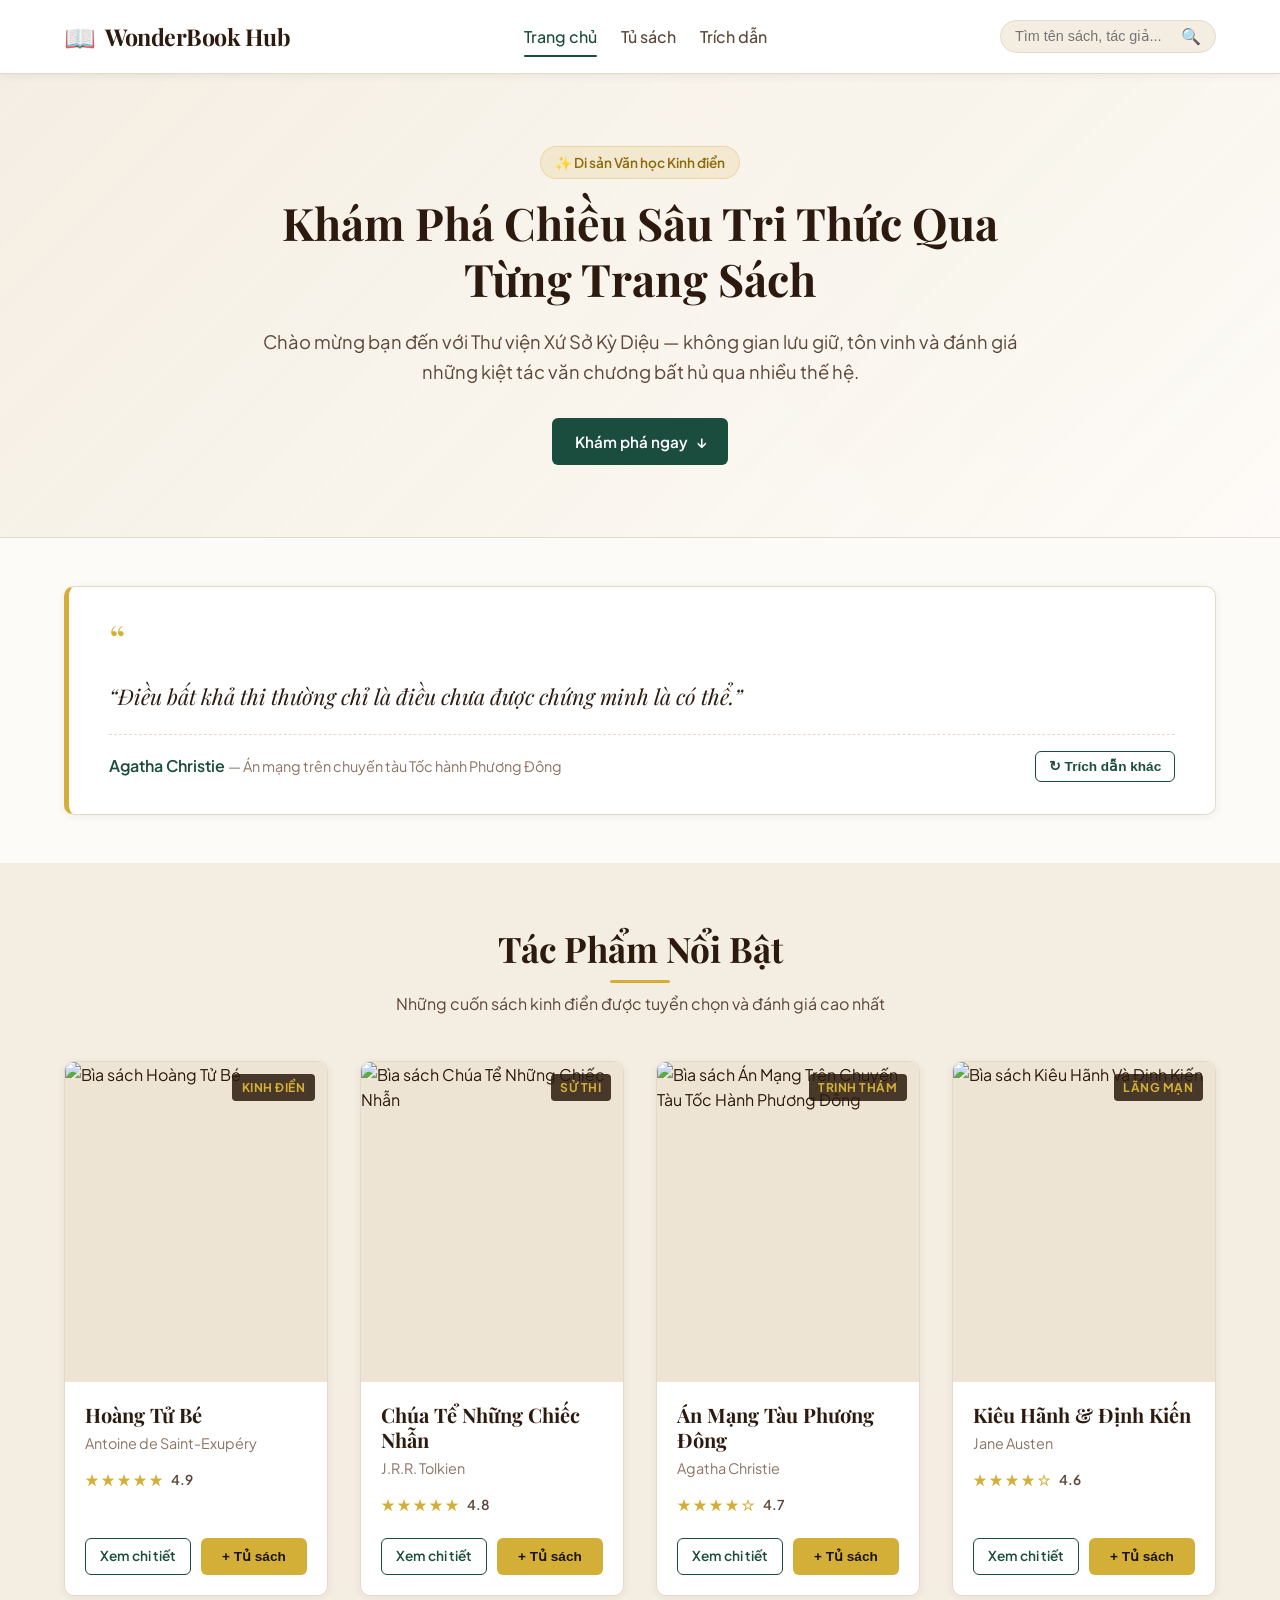
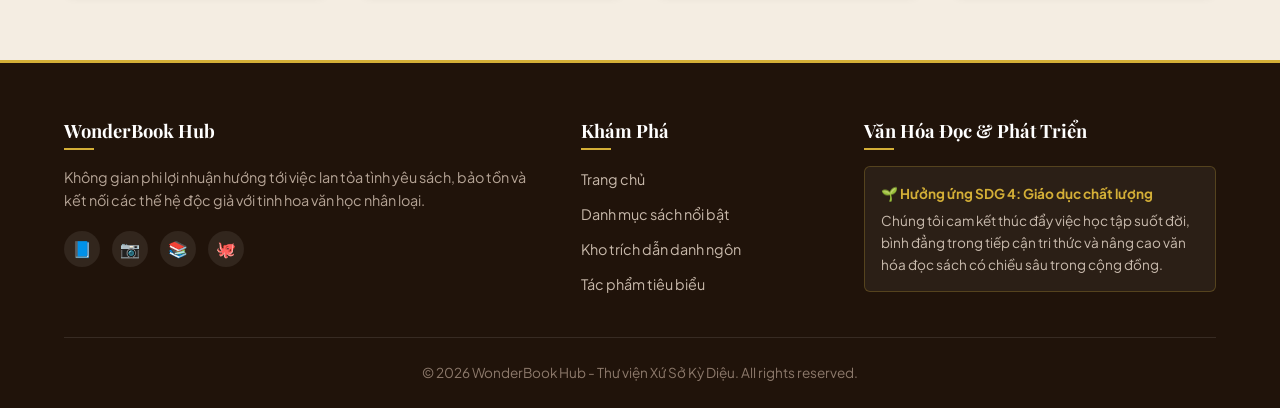
==== commit 923726c9: "tao mau cho bao cao ver1" ====
--- a/index.html
+++ b/index.html
@@ -1,376 +1,245 @@
-<!doctype html>
+<!DOCTYPE html>
 <html lang="vi">
-  <head>
-    <meta charset="UTF-8" />
-    <meta name="viewport" content="width=device-width, initial-scale=1.0" />
-    <title>Weather & Travel Planner</title>
-    <link id="theme-stylesheet" rel="stylesheet" href="css/cute-style.css" />
-  </head>
-  <body class="theme-pleasant">
-    <!-- Dynamic Atmospheric Background Elements -->
-    <div class="ambient-glow glow-1" aria-hidden="true"></div>
-    <div class="ambient-glow glow-2" aria-hidden="true"></div>
-
-    <div class="app-wrapper">
-      <!-- Top Bar / Header -->
-      <header class="app-header glass-card">
-        <div class="brand">
-          <span class="brand-icon">
-            <svg
-              width="28"
-              height="28"
-              viewBox="0 0 24 24"
-              fill="none"
-              stroke="currentColor"
-              stroke-width="2"
-              stroke-linecap="round"
-              stroke-linejoin="round"
-            >
-              <path d="M17.5 19H9a7 7 0 1 1 6.71-9h1.79a4.5 4.5 0 1 1 0 9Z" />
-            </svg>
-          </span>
-          <div class="brand-text">
-            <h1>Weather & Travel Planner</h1>
-            <p>Lập kế hoạch hành trình & thời tiết thông minh</p>
+<head>
+  <meta charset="UTF-8">
+  <meta name="viewport" content="width=device-width, initial-scale=1.0">
+  <title>WonderBook Hub | Thư Viện Xứ Sở Kỳ Diệu</title>
+  
+  <!-- Google Fonts: Playfair Display (Serif cổ điển) và Plus Jakarta Sans (Sans-serif hiện đại) -->
+  <link rel="preconnect" href="https://fonts.googleapis.com">
+  <link rel="preconnect" href="https://fonts.gstatic.com" crossorigin>
+  <link href="https://fonts.googleapis.com/css2?family=Playfair+Display:ital,wght@0,600;0,700;1,400;1,600&family=Plus+Jakarta+Sans:wght@400;500;600;700&display=swap" rel="stylesheet">
+  
+  <!-- CSS Stylesheet -->
+  <link rel="stylesheet" href="style.css">
+</head>
+<body>
+
+  <!-- =========================================================================
+       1. HEADER & MENU ĐIỀU HƯỚNG
+       ========================================================================= -->
+  <header class="site-header">
+    <div class="container header-container">
+      <!-- Logo thương hiệu -->
+      <a href="index.html" class="site-logo">
+        <span class="logo-icon">📖</span>
+        <span class="logo-text">WonderBook Hub</span>
+      </a>
+
+      <!-- Menu điều hướng chính -->
+      <nav class="main-nav" aria-label="Điều hướng chính">
+        <a href="index.html" class="nav-link active">Trang chủ</a>
+        <a href="#featured" class="nav-link">Tủ sách</a>
+        <a href="#quotes" class="nav-link">Trích dẫn</a>
+      </nav>
+
+      <!-- Ô tìm kiếm sách nhanh -->
+      <form class="header-search" onsubmit="event.preventDefault(); alert('Chức năng tìm kiếm nhanh đang được phát triển!');">
+        <input type="text" class="search-input" placeholder="Tìm tên sách, tác giả..." aria-label="Tìm kiếm sách">
+        <button type="submit" class="search-btn" title="Tìm kiếm">🔍</button>
+      </form>
+    </div>
+  </header>
+
+  <main>
+    <!-- =========================================================================
+         2. HERO SECTION (Banner lớn & Slogan cảm hứng)
+         ========================================================================= -->
+    <section class="hero-section">
+      <div class="container hero-content">
+        <span class="hero-tag">✨ Di sản Văn học Kinh điển</span>
+        <h1 class="hero-title">Khám Phá Chiều Sâu Tri Thức Qua Từng Trang Sách</h1>
+        <p class="hero-subtitle">
+          Chào mừng bạn đến với Thư viện Xứ Sở Kỳ Diệu — không gian lưu giữ, tôn vinh và đánh giá những kiệt tác văn chương bất hủ qua nhiều thế hệ.
+        </p>
+        <a href="#featured" class="btn btn-primary">
+          <span>Khám phá ngay</span>
+          <span>↓</span>
+        </a>
+      </div>
+    </section>
+
+    <!-- =========================================================================
+         3. QUOTE SECTION (Trích dẫn ngẫu nhiên từ tác giả kinh điển)
+         ========================================================================= -->
+    <section class="quote-section" id="quotes">
+      <div class="container">
+        <div class="quote-box">
+          <div class="quote-icon">“</div>
+          <!-- Nội dung trích dẫn được thay đổi động bởi JavaScript -->
+          <blockquote class="quote-text" id="quoteText">
+            "Không phải tất cả những ai lang thang đều bị lạc lối."
+          </blockquote>
+          <div class="quote-footer">
+            <div class="quote-meta">
+              <span class="quote-author" id="quoteAuthor">J.R.R. Tolkien</span>
+              <span class="quote-work" id="quoteWork">— Chúa tể những chiếc nhẫn</span>
+            </div>
+            <!-- Nút đổi trích dẫn khác -->
+            <button id="nextQuoteBtn" class="btn btn-secondary btn-sm" type="button">
+              <span>↻ Trích dẫn khác</span>
+            </button>
           </div>
         </div>
-
-        <!-- City Selector / Quick Filter -->
-        <div class="header-controls">
-          <label for="city-select" class="sr-only">Chọn thành phố</label>
-          <div class="select-wrapper glass-input">
-            <svg
-              class="control-icon"
-              width="18"
-              height="18"
-              viewBox="0 0 24 24"
-              fill="none"
-              stroke="currentColor"
-              stroke-width="2"
-            >
-              <path d="M20 10c0 6-8 12-8 12s-8-6-8-12a8 8 0 0 1 16 0Z" />
-              <circle cx="12" cy="10" r="3" />
-            </svg>
-            <select id="city-select">
-              <!-- Populated via JavaScript -->
-            </select>
+      </div>
+    </section>
+
+    <!-- =========================================================================
+         4. FEATURED BOOKS SECTION (Lưới sách nổi bật - CSS Grid)
+         ========================================================================= -->
+    <section class="featured-section" id="featured">
+      <div class="container">
+        <div class="section-header">
+          <h2 class="section-title">Tác Phẩm Nổi Bật</h2>
+          <p class="section-desc">Những cuốn sách kinh điển được tuyển chọn và đánh giá cao nhất</p>
+        </div>
+
+        <!-- Lưới thẻ sách -->
+        <div class="book-grid">
+
+          <!-- Thẻ sách 1: Hoàng Tử Bé -->
+          <article class="book-card">
+            <div class="book-cover-wrapper">
+              <img src="https://images.unsplash.com/photo-1544716278-ca5e3f4abd8c?auto=format&fit=crop&w=700&q=80" alt="Bìa sách Hoàng Tử Bé" class="book-cover-img" loading="lazy">
+              <span class="book-badge">Kinh điển</span>
+            </div>
+            <div class="book-info">
+              <h3 class="book-title">
+                <a href="detail.html?id=1">Hoàng Tử Bé</a>
+              </h3>
+              <p class="book-author">Antoine de Saint-Exupéry</p>
+              <div class="book-rating" title="Đánh giá: 4.9/5">
+                <span class="stars">★★★★★</span>
+                <span class="rating-score">4.9</span>
+              </div>
+              <div class="book-actions">
+                <a href="detail.html?id=1" class="btn btn-secondary btn-sm">Xem chi tiết</a>
+                <button class="btn btn-gold btn-sm btn-add-shelf" data-title="Hoàng Tử Bé" type="button">+ Tủ sách</button>
+              </div>
+            </div>
+          </article>
+
+          <!-- Thẻ sách 2: Chúa Tể Những Chiếc Nhẫn -->
+          <article class="book-card">
+            <div class="book-cover-wrapper">
+              <img src="https://images.unsplash.com/photo-1512820790803-83ca734da794?auto=format&fit=crop&w=700&q=80" alt="Bìa sách Chúa Tể Những Chiếc Nhẫn" class="book-cover-img" loading="lazy">
+              <span class="book-badge">Sử thi</span>
+            </div>
+            <div class="book-info">
+              <h3 class="book-title">
+                <a href="detail.html?id=2">Chúa Tể Những Chiếc Nhẫn</a>
+              </h3>
+              <p class="book-author">J.R.R. Tolkien</p>
+              <div class="book-rating" title="Đánh giá: 4.8/5">
+                <span class="stars">★★★★★</span>
+                <span class="rating-score">4.8</span>
+              </div>
+              <div class="book-actions">
+                <a href="detail.html?id=2" class="btn btn-secondary btn-sm">Xem chi tiết</a>
+                <button class="btn btn-gold btn-sm btn-add-shelf" data-title="Chúa Tể Những Chiếc Nhẫn" type="button">+ Tủ sách</button>
+              </div>
+            </div>
+          </article>
+
+          <!-- Thẻ sách 3: Án Mạng Trên Chuyến Tàu Tốc Hành Phương Đông -->
+          <article class="book-card">
+            <div class="book-cover-wrapper">
+              <img src="https://images.unsplash.com/photo-1543002588-bfa74002ed7e?auto=format&fit=crop&w=700&q=80" alt="Bìa sách Án Mạng Trên Chuyến Tàu Tốc Hành Phương Đông" class="book-cover-img" loading="lazy">
+              <span class="book-badge">Trinh thám</span>
+            </div>
+            <div class="book-info">
+              <h3 class="book-title">
+                <a href="detail.html?id=3">Án Mạng Tàu Phương Đông</a>
+              </h3>
+              <p class="book-author">Agatha Christie</p>
+              <div class="book-rating" title="Đánh giá: 4.7/5">
+                <span class="stars">★★★★☆</span>
+                <span class="rating-score">4.7</span>
+              </div>
+              <div class="book-actions">
+                <a href="detail.html?id=3" class="btn btn-secondary btn-sm">Xem chi tiết</a>
+                <button class="btn btn-gold btn-sm btn-add-shelf" data-title="Án Mạng Trên Chuyến Tàu Tốc Hành Phương Đông" type="button">+ Tủ sách</button>
+              </div>
+            </div>
+          </article>
+
+          <!-- Thẻ sách 4: Kiêu Hãnh Và Định Kiến -->
+          <article class="book-card">
+            <div class="book-cover-wrapper">
+              <img src="https://images.unsplash.com/photo-1476275466078-4007374efbbe?auto=format&fit=crop&w=700&q=80" alt="Bìa sách Kiêu Hãnh Và Định Kiến" class="book-cover-img" loading="lazy">
+              <span class="book-badge">Lãng mạn</span>
+            </div>
+            <div class="book-info">
+              <h3 class="book-title">
+                <a href="detail.html?id=4">Kiêu Hãnh & Định Kiến</a>
+              </h3>
+              <p class="book-author">Jane Austen</p>
+              <div class="book-rating" title="Đánh giá: 4.6/5">
+                <span class="stars">★★★★☆</span>
+                <span class="rating-score">4.6</span>
+              </div>
+              <div class="book-actions">
+                <a href="detail.html?id=4" class="btn btn-secondary btn-sm">Xem chi tiết</a>
+                <button class="btn btn-gold btn-sm btn-add-shelf" data-title="Kiêu Hãnh Và Định Kiến" type="button">+ Tủ sách</button>
+              </div>
+            </div>
+          </article>
+
+        </div>
+      </div>
+    </section>
+  </main>
+
+  <!-- =========================================================================
+       5. FOOTER (Bản quyền, Mạng xã hội, SDG 4)
+       ========================================================================= -->
+  <footer class="site-footer">
+    <div class="container">
+      <div class="footer-grid">
+        <!-- Cột 1: Giới thiệu dự án -->
+        <div class="footer-col">
+          <h4>WonderBook Hub</h4>
+          <p class="footer-desc">
+            Không gian phi lợi nhuận hướng tới việc lan tỏa tình yêu sách, bảo tồn và kết nối các thế hệ độc giả với tinh hoa văn học nhân loại.
+          </p>
+          <div class="social-links">
+            <a href="#" class="social-btn" aria-label="Facebook">📘</a>
+            <a href="#" class="social-btn" aria-label="Instagram">📷</a>
+            <a href="#" class="social-btn" aria-label="Goodreads">📚</a>
+            <a href="#" class="social-btn" aria-label="GitHub">🐙</a>
           </div>
         </div>
-      </header>
-
-      <!-- Main Two-Column Layout -->
-      <main class="dashboard-grid">
-        <!-- LEFT COLUMN: Weather Hub & Smart Suggestions -->
-        <section class="column-left" aria-label="Thông tin thời tiết">
-          <!-- Weather Overview Card -->
-          <article class="weather-card glass-panel" id="weather-card">
-            <div class="weather-header">
-              <div>
-                <span class="location-badge" id="weather-country"
-                  >Việt Nam</span
-                >
-                <h2 class="city-name" id="weather-city">Hà Nội</h2>
-                <p class="current-date" id="weather-date">
-                  Hôm nay, 17 Tháng 10
-                </p>
-              </div>
-              <div class="weather-icon-wrapper" id="weather-icon-wrapper">
-                <!-- Dynamic SVG Weather Icon -->
-              </div>
-            </div>
-
-            <div class="weather-primary">
-              <div class="temp-display">
-                <span class="temp-val" id="weather-temp">24</span>
-                <span class="temp-unit">°C</span>
-              </div>
-              <div class="weather-condition-details">
-                <div class="condition-text" id="weather-condition">
-                  Nhiều mây, dịu mát
-                </div>
-                <div class="feels-like">
-                  Cảm giác như: <span id="weather-feels">25°C</span>
-                </div>
-              </div>
-            </div>
-
-            <!-- Secondary Metrics -->
-            <div class="weather-metrics-grid">
-              <div class="metric-item glass-inset">
-                <div class="metric-icon">
-                  <svg
-                    width="20"
-                    height="20"
-                    viewBox="0 0 24 24"
-                    fill="none"
-                    stroke="currentColor"
-                    stroke-width="2"
-                  >
-                    <path
-                      d="M12 2v20M17 5H9.5a3.5 3.5 0 0 0 0 7h5a3.5 3.5 0 0 1 0 7H6"
-                    />
-                  </svg>
-                </div>
-                <div class="metric-data">
-                  <span class="metric-label">Độ ẩm</span>
-                  <span class="metric-value" id="weather-humidity">70%</span>
-                </div>
-              </div>
-
-              <div class="metric-item glass-inset">
-                <div class="metric-icon">
-                  <svg
-                    width="20"
-                    height="20"
-                    viewBox="0 0 24 24"
-                    fill="none"
-                    stroke="currentColor"
-                    stroke-width="2"
-                  >
-                    <path d="M17.7 7.7a2.5 2.5 0 1 1 1.8 4.3H2" />
-                    <path d="M9.6 4.6A2 2 0 1 1 11 8H2" />
-                    <path d="M12.6 19.4A2 2 0 1 0 14 16H2" />
-                  </svg>
-                </div>
-                <div class="metric-data">
-                  <span class="metric-label">Tốc độ gió</span>
-                  <span class="metric-value" id="weather-wind">14 km/h</span>
-                </div>
-              </div>
-
-              <div class="metric-item glass-inset">
-                <div class="metric-icon">
-                  <svg
-                    width="20"
-                    height="20"
-                    viewBox="0 0 24 24"
-                    fill="none"
-                    stroke="currentColor"
-                    stroke-width="2"
-                  >
-                    <circle cx="12" cy="12" r="4" />
-                    <path
-                      d="M12 2v2M12 20v2M4.93 4.93l1.41 1.41M17.66 17.66l1.41 1.41M2 12h2M20 12h2M6.34 17.66l-1.41 1.41M19.07 4.93l-1.41 1.41"
-                    />
-                  </svg>
-                </div>
-                <div class="metric-data">
-                  <span class="metric-label">Chỉ số UV</span>
-                  <span class="metric-value" id="weather-uv"
-                    >4 - Trung bình</span
-                  >
-                </div>
-              </div>
-            </div>
-          </article>
-
-          <!-- Smart Suggestions Card -->
-          <article
-            class="smart-suggestion-card glass-panel"
-            id="smart-suggestion"
-          >
-            <div class="card-label-badge">
-              <svg
-                width="16"
-                height="16"
-                viewBox="0 0 24 24"
-                fill="none"
-                stroke="currentColor"
-                stroke-width="2"
-              >
-                <path
-                  d="m12 3-1.9 5.8a2 2 0 0 1-1.3 1.3L3 12l5.8 1.9a2 2 0 0 1 1.3 1.3L12 21l1.9-5.8a2 2 0 0 1 1.3-1.3L21 12l-5.8-1.9a2 2 0 0 1-1.3-1.3Z"
-                />
-              </svg>
-              Gợi ý trang phục & chuẩn bị
-            </div>
-            <div class="suggestion-content" id="suggestion-container">
-              <!-- Dynamically populated by JS based on temperature -->
-            </div>
-          </article>
-        </section>
-
-        <!-- RIGHT COLUMN: Countdown Pill Timer & Travel Itinerary -->
-        <section
-          class="column-right"
-          aria-label="Bộ đếm ngược & Lịch trình du lịch"
-        >
-          <!-- Departure Countdown Pill Card (Option 2B) -->
-          <article class="countdown-card glass-panel">
-            <div class="countdown-card-header">
-              <div class="section-title-wrap">
-                <svg
-                  width="20"
-                  height="20"
-                  viewBox="0 0 24 24"
-                  fill="none"
-                  stroke="currentColor"
-                  stroke-width="2"
-                >
-                  <circle cx="12" cy="12" r="10" />
-                  <polyline points="12 6 12 12 16 14" />
-                </svg>
-                <h3>Đồng hồ Đếm ngược Khởi hành</h3>
-              </div>
-              <span class="status-indicator live-pulse" id="countdown-status"
-                >Đang hoạt động</span
-              >
-            </div>
-
-            <!-- Time picker control -->
-            <div class="countdown-picker-form">
-              <label for="departure-datetime">Chọn thời điểm khởi hành:</label>
-              <div class="picker-input-group">
-                <input
-                  type="datetime-local"
-                  id="departure-datetime"
-                  class="glass-input"
-                />
-                <button
-                  type="button"
-                  id="btn-save-datetime"
-                  class="glass-btn primary-btn"
-                >
-                  <span>Lưu mốc giờ</span>
-                </button>
-              </div>
-            </div>
-
-            <!-- Compact Pill Timer UI (Option 2B) -->
-            <div class="countdown-pill-container" id="countdown-pill-container">
-              <div class="compact-pill glass-pill">
-                <div class="pill-unit">
-                  <span class="pill-number" id="timer-days">00</span>
-                  <span class="pill-tag">Ngày</span>
-                </div>
-                <span class="pill-separator">:</span>
-                <div class="pill-unit">
-                  <span class="pill-number" id="timer-hours">00</span>
-                  <span class="pill-tag">Giờ</span>
-                </div>
-                <span class="pill-separator">:</span>
-                <div class="pill-unit">
-                  <span class="pill-number" id="timer-minutes">00</span>
-                  <span class="pill-tag">Phút</span>
-                </div>
-                <span class="pill-separator">:</span>
-                <div class="pill-unit">
-                  <span class="pill-number" id="timer-seconds">00</span>
-                  <span class="pill-tag">Giây</span>
-                </div>
-              </div>
-            </div>
-
-            <!-- Celebration Alert when countdown finishes -->
-            <div
-              class="celebration-banner glass-card hidden"
-              id="celebration-banner"
-            >
-              <div class="celebration-icon">🎉</div>
-              <div class="celebration-text">
-                <h4>Chuyến đi của bạn bắt đầu ngay hôm nay!</h4>
-                <p>
-                  Chúc bạn có một hành trình an toàn, thuận lợi và tràn đầy trải
-                  nghiệm tuyệt vời.
-                </p>
-              </div>
-            </div>
-          </article>
-
-          <!-- Travel Itinerary & Checklist Section -->
-          <article class="planner-card glass-panel">
-            <div class="planner-card-header">
-              <div class="section-title-wrap">
-                <svg
-                  width="20"
-                  height="20"
-                  viewBox="0 0 24 24"
-                  fill="none"
-                  stroke="currentColor"
-                  stroke-width="2"
-                >
-                  <path
-                    d="M14 2H6a2 2 0 0 0-2 2v16a2 2 0 0 0 2 2h12a2 2 0 0 0 2-2V8z"
-                  />
-                  <polyline points="14 2 14 8 20 8" />
-                  <line x1="16" y1="13" x2="8" y2="13" />
-                  <line x1="16" y1="17" x2="8" y2="17" />
-                  <polyline points="10 9 9 9 8 9" />
-                </svg>
-                <h3>Lịch trình & Kế hoạch chuyến đi</h3>
-              </div>
-              <span class="counter-badge" id="item-counter">0 mục</span>
-            </div>
-
-            <!-- Add Item Form -->
-            <form class="add-item-form" id="itinerary-form">
-              <div class="input-with-button">
-                <input
-                  type="text"
-                  id="itinerary-input"
-                  class="glass-input"
-                  placeholder="Ví dụ: Đặt vé bảo tàng, chuẩn bị sạc dự phòng..."
-                  required
-                />
-                <button type="submit" class="glass-btn primary-btn">
-                  Thêm
-                </button>
-              </div>
-            </form>
-
-            <!-- List controls: Search, Filter, Sort, Pagination Size -->
-            <div class="list-controls-bar glass-inset">
-              <div class="search-filter-group">
-                <input
-                  type="text"
-                  id="search-input"
-                  class="glass-input-sm"
-                  placeholder="Tìm kiếm theo tiêu đề..."
-                />
-                <select id="filter-status" class="glass-input-sm">
-                  <option value="all">Tất cả trạng thái</option>
-                  <option value="pending">Chưa xong</option>
-                  <option value="completed">Đã xong</option>
-                </select>
-                <select id="sort-title" class="glass-input-sm">
-                  <option value="default">Sắp xếp: Mặc định</option>
-                  <option value="asc">Tiêu đề: A → Z</option>
-                  <option value="desc">Tiêu đề: Z → A</option>
-                </select>
-              </div>
-              <div class="pagination-size-group">
-                <label for="page-size-select">Hiển thị:</label>
-                <select id="page-size-select" class="glass-input-sm">
-                  <option value="10">10</option>
-                  <option value="20">20</option>
-                  <option value="50">50</option>
-                  <option value="all">Tất cả</option>
-                </select>
-              </div>
-            </div>
-
-            <!-- Items Container -->
-            <ul class="itinerary-list" id="itinerary-list">
-              <!-- Dynamic items rendered via JS -->
-            </ul>
-
-            <!-- Pagination Navigation -->
-            <div class="pagination-footer" id="pagination-footer">
-              <!-- Rendered by JS -->
-            </div>
-          </article>
-        </section>
-      </main>
-
-      <!-- Footer -->
-      <footer class="app-footer">
-        <p>
-          Weather & Travel Planner &bull; Thiết kế Glassmorphism thuần HTML5,
-          CSS3 & JavaScript
-        </p>
-      </footer>
+
+        <!-- Cột 2: Liên kết điều hướng nhanh -->
+        <div class="footer-col">
+          <h4>Khám Phá</h4>
+          <ul class="footer-links">
+            <li><a href="index.html">Trang chủ</a></li>
+            <li><a href="#featured">Danh mục sách nổi bật</a></li>
+            <li><a href="#quotes">Kho trích dẫn danh ngôn</a></li>
+            <li><a href="detail.html?id=1">Tác phẩm tiêu biểu</a></li>
+          </ul>
+        </div>
+
+        <!-- Cột 3: Cam kết Văn Hóa Đọc (SDG 4) -->
+        <div class="footer-col">
+          <h4>Văn Hóa Đọc & Phát Triển</h4>
+          <div class="sdg-badge-box">
+            <span class="sdg-tag">🌱 Hưởng ứng SDG 4: Giáo dục chất lượng</span>
+            <p>
+              Chúng tôi cam kết thúc đẩy việc học tập suốt đời, bình đẳng trong tiếp cận tri thức và nâng cao văn hóa đọc sách có chiều sâu trong cộng đồng.
+            </p>
+          </div>
+        </div>
+      </div>
+
+      <div class="footer-bottom">
+        <p>&copy; 2026 WonderBook Hub - Thư viện Xứ Sở Kỳ Diệu. All rights reserved.</p>
+      </div>
     </div>
-
-    <script src="js/app.js"></script>
-  </body>
+  </footer>
+
+  <!-- Tệp logic JavaScript -->
+  <script src="script.js"></script>
+</body>
 </html>
--- a/style.css
+++ b/style.css
@@ -0,0 +1,825 @@
+:root {
+  /* Bảng màu mang phong cách thư viện cổ điển, giấy ngả vàng ấm áp */
+  --bg-primary: #fdfbf7;        /* Trắng kem / Giấy cổ */
+  --bg-secondary: #f4ede2;      /* Màu giấy cũ/be nhẹ cho card & section phụ */
+  --bg-card: #ffffff;           /* Nền thẻ sách */
+  --text-main: #2c1a0e;         /* Nâu gỗ trầm đậm cho tiêu đề & chữ nổi bật */
+  --text-muted: #5c4738;        /* Nâu đất trung tính cho chữ thường */
+  --text-light: #8c7362;        /* Nâu nhạt cho meta, phụ chú */
+  --accent-gold: #d4af37;       /* Vàng đồng kinh điển */
+  --accent-emerald: #1b4d3e;    /* Xanh lục bảo học thuật sang trọng */
+  --accent-emerald-hover: #13382d;
+  --border-color: #e5dac9;      /* Viền phân cách mềm mại */
+  --shadow-sm: 0 2px 8px rgba(44, 26, 14, 0.06);
+  --shadow-md: 0 8px 20px rgba(44, 26, 14, 0.12);
+  --shadow-lg: 0 14px 28px rgba(44, 26, 14, 0.16);
+  --transition-fast: 0.25s ease;
+  --radius-sm: 6px;
+  --radius-md: 10px;
+  --radius-lg: 16px;
+  --font-serif: 'Playfair Display', Georgia, serif;
+  --font-sans: 'Plus Jakarta Sans', -apple-system, BlinkMacSystemFont, 'Segoe UI', Roboto, sans-serif;
+}
+
+/* Reset CSS cơ bản */
+*, *::before, *::after {
+  box-sizing: border-box;
+  margin: 0;
+  padding: 0;
+}
+
+html {
+  scroll-behavior: smooth;
+}
+
+body {
+  font-family: var(--font-sans);
+  background-color: var(--bg-primary);
+  color: var(--text-main);
+  line-height: 1.6;
+  min-height: 100vh;
+  display: flex;
+  flex-direction: column;
+}
+
+/* Typography chung */
+h1, h2, h3, h4, .font-serif {
+  font-family: var(--font-serif);
+  color: var(--text-main);
+  line-height: 1.25;
+}
+
+a {
+  color: inherit;
+  text-decoration: none;
+  transition: color var(--transition-fast);
+}
+
+img {
+  max-width: 100%;
+  height: auto;
+  display: block;
+}
+
+/* Container dùng chung */
+.container {
+  width: 90%;
+  max-width: 1200px;
+  margin: 0 auto;
+}
+
+/* Nút bấm (Buttons) */
+.btn {
+  display: inline-flex;
+  align-items: center;
+  justify-content: center;
+  gap: 0.5rem;
+  padding: 0.65rem 1.35rem;
+  font-size: 0.95rem;
+  font-weight: 600;
+  border-radius: var(--radius-sm);
+  cursor: pointer;
+  border: 1px solid transparent;
+  transition: all var(--transition-fast);
+}
+
+.btn-primary {
+  background-color: var(--accent-emerald);
+  color: #ffffff;
+}
+
+.btn-primary:hover {
+  background-color: var(--accent-emerald-hover);
+  transform: translateY(-2px);
+  box-shadow: 0 4px 12px rgba(27, 77, 62, 0.3);
+}
+
+.btn-secondary {
+  background-color: transparent;
+  border-color: var(--accent-emerald);
+  color: var(--accent-emerald);
+}
+
+.btn-secondary:hover {
+  background-color: var(--accent-emerald);
+  color: #ffffff;
+}
+
+.btn-gold {
+  background-color: var(--accent-gold);
+  color: #1a120b;
+}
+
+.btn-gold:hover {
+  background-color: #c49e29;
+  box-shadow: 0 4px 12px rgba(212, 175, 55, 0.35);
+}
+
+.btn-sm {
+  padding: 0.4rem 0.8rem;
+  font-size: 0.85rem;
+}
+
+/* ==========================================================================
+   HEADER & NAVIGATION (Flexbox)
+   ========================================================================== */
+.site-header {
+  background-color: #ffffff;
+  border-bottom: 1px solid var(--border-color);
+  position: sticky;
+  top: 0;
+  z-index: 100;
+  box-shadow: var(--shadow-sm);
+}
+
+.header-container {
+  display: flex;
+  align-items: center;
+  justify-content: space-between;
+  padding: 1rem 0;
+  gap: 1.5rem;
+}
+
+.site-logo {
+  display: flex;
+  align-items: center;
+  gap: 0.6rem;
+  font-family: var(--font-serif);
+  font-size: 1.45rem;
+  font-weight: 700;
+  color: var(--text-main);
+  letter-spacing: -0.5px;
+}
+
+.logo-icon {
+  font-size: 1.6rem;
+}
+
+.main-nav {
+  display: flex;
+  align-items: center;
+  gap: 1.5rem;
+}
+
+.nav-link {
+  font-weight: 500;
+  color: var(--text-muted);
+  position: relative;
+  padding: 0.25rem 0;
+}
+
+.nav-link:hover,
+.nav-link.active {
+  color: var(--accent-emerald);
+}
+
+.nav-link.active::after {
+  content: "";
+  position: absolute;
+  left: 0;
+  bottom: -4px;
+  width: 100%;
+  height: 2px;
+  background-color: var(--accent-emerald);
+  border-radius: 2px;
+}
+
+/* Ô tìm kiếm nhanh trên Header */
+.header-search {
+  display: flex;
+  align-items: center;
+  background-color: var(--bg-secondary);
+  border: 1px solid var(--border-color);
+  border-radius: 50px;
+  padding: 0.35rem 0.85rem;
+  gap: 0.4rem;
+  transition: border-color var(--transition-fast), background-color var(--transition-fast);
+}
+
+.header-search:focus-within {
+  border-color: var(--accent-gold);
+  background-color: #ffffff;
+  box-shadow: 0 0 0 3px rgba(212, 175, 55, 0.15);
+}
+
+.search-input {
+  border: none;
+  background: transparent;
+  outline: none;
+  font-size: 0.9rem;
+  color: var(--text-main);
+  width: 160px;
+  transition: width var(--transition-fast);
+}
+
+.search-input:focus {
+  width: 210px;
+}
+
+.search-btn {
+  background: none;
+  border: none;
+  cursor: pointer;
+  color: var(--text-muted);
+  font-size: 1rem;
+}
+
+/* ==========================================================================
+   HERO SECTION (Trang chủ)
+   ========================================================================== */
+.hero-section {
+  background: linear-gradient(135deg, rgba(244, 237, 226, 0.95), rgba(253, 251, 247, 0.85)),
+              radial-gradient(circle at 80% 20%, rgba(212, 175, 55, 0.12), transparent 40%);
+  padding: 4.5rem 0;
+  border-bottom: 1px solid var(--border-color);
+  text-align: center;
+}
+
+.hero-content {
+  max-width: 760px;
+  margin: 0 auto;
+}
+
+.hero-tag {
+  display: inline-block;
+  padding: 0.3rem 0.9rem;
+  background-color: rgba(212, 175, 55, 0.15);
+  color: #8c6a0c;
+  font-weight: 600;
+  font-size: 0.85rem;
+  border-radius: 50px;
+  margin-bottom: 1rem;
+  border: 1px solid rgba(212, 175, 55, 0.3);
+}
+
+.hero-title {
+  font-size: 2.8rem;
+  margin-bottom: 1.25rem;
+  color: var(--text-main);
+}
+
+.hero-subtitle {
+  font-size: 1.15rem;
+  color: var(--text-muted);
+  margin-bottom: 2rem;
+  font-weight: 400;
+}
+
+/* ==========================================================================
+   QUOTE SECTION (Trích dẫn ngẫu nhiên)
+   ========================================================================== */
+.quote-section {
+  padding: 3rem 0;
+  background-color: var(--bg-primary);
+}
+
+.quote-box {
+  background: #ffffff;
+  border: 1px solid var(--border-color);
+  border-left: 5px solid var(--accent-gold);
+  border-radius: var(--radius-md);
+  padding: 2rem 2.5rem;
+  box-shadow: var(--shadow-sm);
+  position: relative;
+  display: flex;
+  flex-direction: column;
+  gap: 1.25rem;
+}
+
+.quote-icon {
+  font-size: 2.5rem;
+  line-height: 1;
+  color: var(--accent-gold);
+  font-family: var(--font-serif);
+}
+
+.quote-text {
+  font-family: var(--font-serif);
+  font-size: 1.35rem;
+  font-style: italic;
+  color: var(--text-main);
+}
+
+.quote-footer {
+  display: flex;
+  justify-content: space-between;
+  align-items: center;
+  flex-wrap: wrap;
+  gap: 1rem;
+  border-top: 1px dashed var(--border-color);
+  padding-top: 1rem;
+}
+
+.quote-author {
+  font-weight: 600;
+  color: var(--accent-emerald);
+}
+
+.quote-work {
+  color: var(--text-light);
+  font-size: 0.9rem;
+  font-style: normal;
+}
+
+/* ==========================================================================
+   FEATURED BOOKS SECTION (CSS Grid)
+   ========================================================================== */
+.featured-section {
+  padding: 4rem 0;
+  background-color: var(--bg-secondary);
+}
+
+.section-header {
+  text-align: center;
+  margin-bottom: 2.75rem;
+}
+
+.section-title {
+  font-size: 2.2rem;
+  margin-bottom: 0.5rem;
+  position: relative;
+  display: inline-block;
+}
+
+.section-title::after {
+  content: "";
+  display: block;
+  width: 60px;
+  height: 3px;
+  background-color: var(--accent-gold);
+  margin: 0.6rem auto 0;
+  border-radius: 2px;
+}
+
+.section-desc {
+  color: var(--text-muted);
+  font-size: 1rem;
+}
+
+/* Bố cục Lưới thẻ sách */
+.book-grid {
+  display: grid;
+  grid-template-columns: repeat(auto-fill, minmax(260px, 1fr));
+  gap: 2rem;
+}
+
+.book-card {
+  background-color: var(--bg-card);
+  border-radius: var(--radius-md);
+  border: 1px solid var(--border-color);
+  overflow: hidden;
+  box-shadow: var(--shadow-sm);
+  display: flex;
+  flex-direction: column;
+  transition: transform var(--transition-fast), box-shadow var(--transition-fast);
+}
+
+/* Hiệu ứng di chuột nhô lên */
+.book-card:hover {
+  transform: translateY(-5px);
+  box-shadow: var(--shadow-md);
+}
+
+.book-cover-wrapper {
+  position: relative;
+  overflow: hidden;
+  height: 320px;
+  background-color: #eee4d4;
+}
+
+.book-cover-img {
+  width: 100%;
+  height: 100%;
+  object-fit: cover;
+  transition: transform 0.4s ease;
+}
+
+.book-card:hover .book-cover-img {
+  transform: scale(1.04);
+}
+
+.book-badge {
+  position: absolute;
+  top: 12px;
+  right: 12px;
+  background-color: rgba(44, 26, 14, 0.85);
+  color: var(--accent-gold);
+  padding: 0.25rem 0.6rem;
+  font-size: 0.75rem;
+  font-weight: 700;
+  border-radius: 4px;
+  letter-spacing: 0.5px;
+  text-transform: uppercase;
+}
+
+.book-info {
+  padding: 1.25rem;
+  display: flex;
+  flex-direction: column;
+  flex-grow: 1;
+}
+
+.book-title {
+  font-size: 1.25rem;
+  margin-bottom: 0.35rem;
+  color: var(--text-main);
+}
+
+.book-title a:hover {
+  color: var(--accent-emerald);
+}
+
+.book-author {
+  color: var(--text-light);
+  font-size: 0.9rem;
+  margin-bottom: 0.75rem;
+}
+
+.book-rating {
+  display: flex;
+  align-items: center;
+  gap: 0.4rem;
+  margin-bottom: 1.25rem;
+}
+
+.stars {
+  color: var(--accent-gold);
+  letter-spacing: 2px;
+}
+
+.rating-score {
+  font-size: 0.85rem;
+  font-weight: 600;
+  color: var(--text-muted);
+}
+
+.book-actions {
+  display: flex;
+  gap: 0.6rem;
+  margin-top: auto;
+}
+
+.book-actions .btn {
+  flex: 1;
+}
+
+/* ==========================================================================
+   DETAIL PAGE SPECIFIC STYLES (Trang chi tiết sách)
+   ========================================================================== */
+.detail-main {
+  padding: 2.5rem 0 4rem;
+  flex-grow: 1;
+}
+
+.back-nav {
+  margin-bottom: 2rem;
+}
+
+.btn-back {
+  display: inline-flex;
+  align-items: center;
+  gap: 0.5rem;
+  color: var(--text-muted);
+  font-weight: 600;
+  padding: 0.4rem 0.8rem;
+  border-radius: var(--radius-sm);
+  background-color: var(--bg-secondary);
+  border: 1px solid var(--border-color);
+  transition: all var(--transition-fast);
+}
+
+.btn-back:hover {
+  color: var(--accent-emerald);
+  border-color: var(--accent-emerald);
+  transform: translateX(-3px);
+}
+
+/* Bố cục 2 cột trang chi tiết */
+.detail-layout {
+  display: grid;
+  grid-template-columns: 360px 1fr;
+  gap: 3rem;
+  background-color: #ffffff;
+  padding: 2.5rem;
+  border-radius: var(--radius-lg);
+  border: 1px solid var(--border-color);
+  box-shadow: var(--shadow-sm);
+  margin-bottom: 3.5rem;
+}
+
+.detail-cover-col {
+  display: flex;
+  flex-direction: column;
+  gap: 1.25rem;
+}
+
+.detail-cover-img {
+  width: 100%;
+  border-radius: var(--radius-md);
+  box-shadow: var(--shadow-md);
+  border: 1px solid var(--border-color);
+}
+
+.detail-info-col {
+  display: flex;
+  flex-direction: column;
+  gap: 1.2rem;
+}
+
+.detail-book-title {
+  font-size: 2.4rem;
+  color: var(--text-main);
+}
+
+.detail-meta-list {
+  display: flex;
+  flex-wrap: wrap;
+  gap: 1.2rem;
+  padding-bottom: 1rem;
+  border-bottom: 1px solid var(--border-color);
+  font-size: 0.95rem;
+}
+
+.detail-meta-item strong {
+  color: var(--text-main);
+}
+
+.detail-meta-item span {
+  color: var(--text-muted);
+}
+
+.detail-rating {
+  display: flex;
+  align-items: center;
+  gap: 0.75rem;
+  font-size: 1.1rem;
+}
+
+.synopsis-block h3,
+.quotes-block h3 {
+  font-size: 1.3rem;
+  margin-bottom: 0.6rem;
+  color: var(--accent-emerald);
+}
+
+.synopsis-text {
+  color: var(--text-muted);
+  text-align: justify;
+}
+
+.excerpt-quote {
+  background-color: var(--bg-secondary);
+  border-left: 4px solid var(--accent-gold);
+  padding: 1rem 1.25rem;
+  border-radius: 0 var(--radius-sm) var(--radius-sm) 0;
+  font-family: var(--font-serif);
+  font-style: italic;
+  color: var(--text-main);
+  margin: 0.5rem 0;
+}
+
+.detail-actions {
+  display: flex;
+  gap: 1rem;
+  margin-top: 1rem;
+}
+
+/* ==========================================================================
+   REVIEW FORM SECTION
+   ========================================================================== */
+.review-section {
+  background-color: #ffffff;
+  padding: 2.5rem;
+  border-radius: var(--radius-lg);
+  border: 1px solid var(--border-color);
+  box-shadow: var(--shadow-sm);
+}
+
+.review-section h3 {
+  font-size: 1.6rem;
+  margin-bottom: 0.4rem;
+}
+
+.review-desc {
+  color: var(--text-muted);
+  margin-bottom: 1.75rem;
+  font-size: 0.95rem;
+}
+
+.review-form {
+  display: flex;
+  flex-direction: column;
+  gap: 1.25rem;
+  max-width: 700px;
+}
+
+.form-group {
+  display: flex;
+  flex-direction: column;
+  gap: 0.4rem;
+}
+
+.form-group label {
+  font-weight: 600;
+  font-size: 0.9rem;
+  color: var(--text-main);
+}
+
+.form-control {
+  font-family: var(--font-sans);
+  font-size: 0.95rem;
+  padding: 0.7rem 0.9rem;
+  border: 1px solid var(--border-color);
+  border-radius: var(--radius-sm);
+  background-color: var(--bg-primary);
+  color: var(--text-main);
+  outline: none;
+  transition: border-color var(--transition-fast), box-shadow var(--transition-fast);
+}
+
+.form-control:focus {
+  border-color: var(--accent-emerald);
+  background-color: #ffffff;
+  box-shadow: 0 0 0 3px rgba(27, 77, 62, 0.12);
+}
+
+/* ==========================================================================
+   FOOTER (Flexbox & Responsive)
+   ========================================================================== */
+.site-footer {
+  background-color: #20130a;
+  color: #dfd5cb;
+  padding: 3.5rem 0 1.5rem;
+  margin-top: auto;
+  border-top: 3px solid var(--accent-gold);
+}
+
+.footer-grid {
+  display: grid;
+  grid-template-columns: 2fr 1fr 1.5fr;
+  gap: 3rem;
+  margin-bottom: 2.5rem;
+}
+
+.footer-col h4 {
+  color: #ffffff;
+  font-size: 1.15rem;
+  margin-bottom: 1rem;
+  position: relative;
+  display: inline-block;
+}
+
+.footer-col h4::after {
+  content: "";
+  display: block;
+  width: 30px;
+  height: 2px;
+  background-color: var(--accent-gold);
+  margin-top: 0.4rem;
+}
+
+.footer-desc {
+  font-size: 0.9rem;
+  line-height: 1.6;
+  color: #b5a496;
+  margin-bottom: 1.2rem;
+}
+
+.footer-links {
+  list-style: none;
+  display: flex;
+  flex-direction: column;
+  gap: 0.6rem;
+}
+
+.footer-links a {
+  color: #c8b9ab;
+  font-size: 0.9rem;
+}
+
+.footer-links a:hover {
+  color: var(--accent-gold);
+  padding-left: 4px;
+}
+
+.social-links {
+  display: flex;
+  gap: 0.75rem;
+}
+
+.social-btn {
+  display: inline-flex;
+  align-items: center;
+  justify-content: center;
+  width: 36px;
+  height: 36px;
+  border-radius: 50%;
+  background-color: rgba(255, 255, 255, 0.08);
+  color: #ffffff;
+  transition: all var(--transition-fast);
+}
+
+.social-btn:hover {
+  background-color: var(--accent-gold);
+  color: #20130a;
+  transform: translateY(-2px);
+}
+
+/* Thông điệp SDG 4 */
+.sdg-badge-box {
+  background-color: rgba(255, 255, 255, 0.05);
+  border: 1px solid rgba(212, 175, 55, 0.25);
+  padding: 1rem;
+  border-radius: var(--radius-sm);
+  font-size: 0.85rem;
+  color: #c9bbae;
+}
+
+.sdg-tag {
+  color: var(--accent-gold);
+  font-weight: 700;
+  display: block;
+  margin-bottom: 0.35rem;
+}
+
+.footer-bottom {
+  text-align: center;
+  padding-top: 1.5rem;
+  border-top: 1px solid rgba(255, 255, 255, 0.1);
+  font-size: 0.85rem;
+  color: #8c796b;
+}
+
+/* ==========================================================================
+   RESPONSIVE DESIGN (Media Queries)
+   ========================================================================== */
+@media (max-width: 992px) {
+  .hero-title {
+    font-size: 2.3rem;
+  }
+
+  .detail-layout {
+    grid-template-columns: 280px 1fr;
+    gap: 2rem;
+    padding: 1.75rem;
+  }
+
+  .footer-grid {
+    grid-template-columns: 1fr 1fr;
+  }
+}
+
+@media (max-width: 768px) {
+  .header-container {
+    flex-wrap: wrap;
+    gap: 1rem;
+  }
+
+  .main-nav {
+    order: 3;
+    width: 100%;
+    justify-content: center;
+    border-top: 1px solid var(--border-color);
+    padding-top: 0.75rem;
+    gap: 1.25rem;
+  }
+
+  .header-search {
+    order: 2;
+  }
+
+  .search-input {
+    width: 120px;
+  }
+
+  .search-input:focus {
+    width: 150px;
+  }
+
+  .hero-title {
+    font-size: 1.9rem;
+  }
+
+  .hero-subtitle {
+    font-size: 1rem;
+  }
+
+  .detail-layout {
+    grid-template-columns: 1fr;
+  }
+
+  .detail-cover-img {
+    max-width: 260px;
+    margin: 0 auto;
+  }
+
+  .footer-grid {
+    grid-template-columns: 1fr;
+    gap: 2rem;
+  }
+
+  .quote-footer {
+    flex-direction: column;
+    align-items: flex-start;
+  }
+}
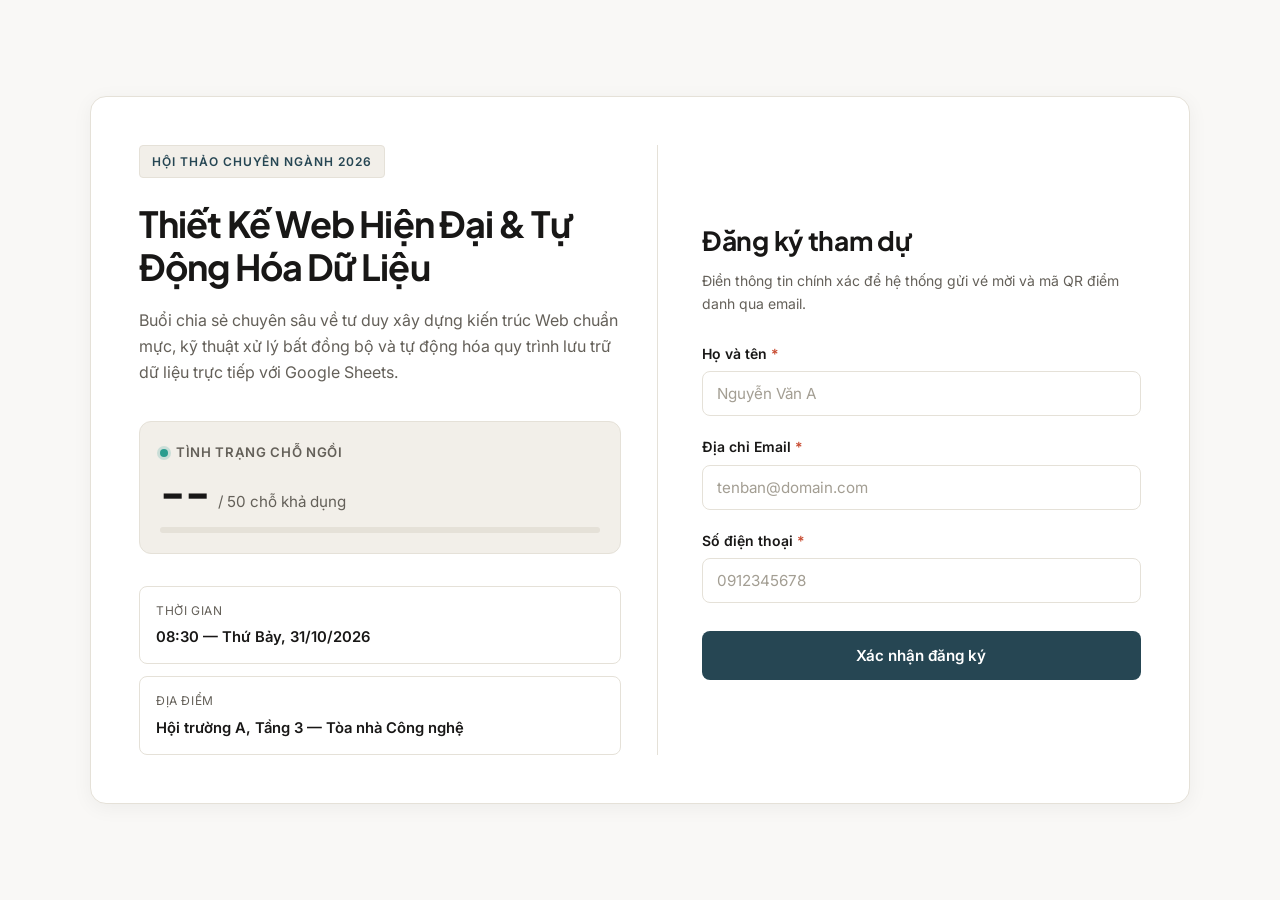
==== commit d607f1fb: "hoan thanh form dang ky" ====
--- a/index.html
+++ b/index.html
@@ -3,243 +3,167 @@
 <head>
   <meta charset="UTF-8">
   <meta name="viewport" content="width=device-width, initial-scale=1.0">
-  <title>WonderBook Hub | Thư Viện Xứ Sở Kỳ Diệu</title>
-  
-  <!-- Google Fonts: Playfair Display (Serif cổ điển) và Plus Jakarta Sans (Sans-serif hiện đại) -->
+  <title>Đăng ký Hội thảo Chuyên đề Web Engineering 2026</title>
+  <!-- Google Fonts: Plus Jakarta Sans (Tiêu đề hiện đại, chuyên nghiệp) & Inter (Nội dung rõ nét, chuẩn UX) -->
   <link rel="preconnect" href="https://fonts.googleapis.com">
   <link rel="preconnect" href="https://fonts.gstatic.com" crossorigin>
-  <link href="https://fonts.googleapis.com/css2?family=Playfair+Display:ital,wght@0,600;0,700;1,400;1,600&family=Plus+Jakarta+Sans:wght@400;500;600;700&display=swap" rel="stylesheet">
-  
-  <!-- CSS Stylesheet -->
-  <link rel="stylesheet" href="style.css">
+  <link href="https://fonts.googleapis.com/css2?family=Inter:wght@400;500;600&family=Plus+Jakarta+Sans:wght@600;700;800&display=swap" rel="stylesheet">
+  <!-- External CSS -->
+  <link rel="stylesheet" href="css/style.css">
 </head>
 <body>
+  <!-- Container chính theo phong cách Editorial/Bento layout -->
+  <main class="page-wrapper">
+    <div class="layout-container">
+      
+      <!-- Cột trái: Thông tin sự kiện (Editorial Header) -->
+      <section class="event-panel" aria-labelledby="event-title">
+        <div class="badge-series">Hội thảo Chuyên ngành 2026</div>
+        <h1 id="event-title" class="event-title">Thiết Kế Web Hiện Đại &amp; Tự Động Hóa Dữ Liệu</h1>
+        <p class="event-desc">
+          Buổi chia sẻ chuyên sâu về tư duy xây dựng kiến trúc Web chuẩn mực, kỹ thuật xử lý bất đồng bộ và tự động hóa quy trình lưu trữ dữ liệu trực tiếp với Google Sheets.
+        </p>
 
-  <!-- =========================================================================
-       1. HEADER & MENU ĐIỀU HƯỚNG
-       ========================================================================= -->
-  <header class="site-header">
-    <div class="container header-container">
-      <!-- Logo thương hiệu -->
-      <a href="index.html" class="site-logo">
-        <span class="logo-icon">📖</span>
-        <span class="logo-text">WonderBook Hub</span>
-      </a>
-
-      <!-- Menu điều hướng chính -->
-      <nav class="main-nav" aria-label="Điều hướng chính">
-        <a href="index.html" class="nav-link active">Trang chủ</a>
-        <a href="#featured" class="nav-link">Tủ sách</a>
-        <a href="#quotes" class="nav-link">Trích dẫn</a>
-      </nav>
-
-      <!-- Ô tìm kiếm sách nhanh -->
-      <form class="header-search" onsubmit="event.preventDefault(); alert('Chức năng tìm kiếm nhanh đang được phát triển!');">
-        <input type="text" class="search-input" placeholder="Tìm tên sách, tác giả..." aria-label="Tìm kiếm sách">
-        <button type="submit" class="search-btn" title="Tìm kiếm">🔍</button>
-      </form>
-    </div>
-  </header>
-
-  <main>
-    <!-- =========================================================================
-         2. HERO SECTION (Banner lớn & Slogan cảm hứng)
-         ========================================================================= -->
-    <section class="hero-section">
-      <div class="container hero-content">
-        <span class="hero-tag">✨ Di sản Văn học Kinh điển</span>
-        <h1 class="hero-title">Khám Phá Chiều Sâu Tri Thức Qua Từng Trang Sách</h1>
-        <p class="hero-subtitle">
-          Chào mừng bạn đến với Thư viện Xứ Sở Kỳ Diệu — không gian lưu giữ, tôn vinh và đánh giá những kiệt tác văn chương bất hủ qua nhiều thế hệ.
-        </p>
-        <a href="#featured" class="btn btn-primary">
-          <span>Khám phá ngay</span>
-          <span>↓</span>
-        </a>
-      </div>
-    </section>
-
-    <!-- =========================================================================
-         3. QUOTE SECTION (Trích dẫn ngẫu nhiên từ tác giả kinh điển)
-         ========================================================================= -->
-    <section class="quote-section" id="quotes">
-      <div class="container">
-        <div class="quote-box">
-          <div class="quote-icon">“</div>
-          <!-- Nội dung trích dẫn được thay đổi động bởi JavaScript -->
-          <blockquote class="quote-text" id="quoteText">
-            "Không phải tất cả những ai lang thang đều bị lạc lối."
-          </blockquote>
-          <div class="quote-footer">
-            <div class="quote-meta">
-              <span class="quote-author" id="quoteAuthor">J.R.R. Tolkien</span>
-              <span class="quote-work" id="quoteWork">— Chúa tể những chiếc nhẫn</span>
-            </div>
-            <!-- Nút đổi trích dẫn khác -->
-            <button id="nextQuoteBtn" class="btn btn-secondary btn-sm" type="button">
-              <span>↻ Trích dẫn khác</span>
-            </button>
+        <!-- Thẻ trạng thái số chỗ còn lại (Live Capacity Counter) -->
+        <div class="seat-status-card" id="seatCard">
+          <div class="seat-status-header">
+            <span class="status-indicator" id="statusDot"></span>
+            <span class="status-label" id="statusLabel">Tình trạng chỗ ngồi</span>
           </div>
-        </div>
-      </div>
-    </section>
-
-    <!-- =========================================================================
-         4. FEATURED BOOKS SECTION (Lưới sách nổi bật - CSS Grid)
-         ========================================================================= -->
-    <section class="featured-section" id="featured">
-      <div class="container">
-        <div class="section-header">
-          <h2 class="section-title">Tác Phẩm Nổi Bật</h2>
-          <p class="section-desc">Những cuốn sách kinh điển được tuyển chọn và đánh giá cao nhất</p>
-        </div>
-
-        <!-- Lưới thẻ sách -->
-        <div class="book-grid">
-
-          <!-- Thẻ sách 1: Hoàng Tử Bé -->
-          <article class="book-card">
-            <div class="book-cover-wrapper">
-              <img src="https://images.unsplash.com/photo-1544716278-ca5e3f4abd8c?auto=format&fit=crop&w=700&q=80" alt="Bìa sách Hoàng Tử Bé" class="book-cover-img" loading="lazy">
-              <span class="book-badge">Kinh điển</span>
-            </div>
-            <div class="book-info">
-              <h3 class="book-title">
-                <a href="detail.html?id=1">Hoàng Tử Bé</a>
-              </h3>
-              <p class="book-author">Antoine de Saint-Exupéry</p>
-              <div class="book-rating" title="Đánh giá: 4.9/5">
-                <span class="stars">★★★★★</span>
-                <span class="rating-score">4.9</span>
-              </div>
-              <div class="book-actions">
-                <a href="detail.html?id=1" class="btn btn-secondary btn-sm">Xem chi tiết</a>
-                <button class="btn btn-gold btn-sm btn-add-shelf" data-title="Hoàng Tử Bé" type="button">+ Tủ sách</button>
-              </div>
-            </div>
-          </article>
-
-          <!-- Thẻ sách 2: Chúa Tể Những Chiếc Nhẫn -->
-          <article class="book-card">
-            <div class="book-cover-wrapper">
-              <img src="https://images.unsplash.com/photo-1512820790803-83ca734da794?auto=format&fit=crop&w=700&q=80" alt="Bìa sách Chúa Tể Những Chiếc Nhẫn" class="book-cover-img" loading="lazy">
-              <span class="book-badge">Sử thi</span>
-            </div>
-            <div class="book-info">
-              <h3 class="book-title">
-                <a href="detail.html?id=2">Chúa Tể Những Chiếc Nhẫn</a>
-              </h3>
-              <p class="book-author">J.R.R. Tolkien</p>
-              <div class="book-rating" title="Đánh giá: 4.8/5">
-                <span class="stars">★★★★★</span>
-                <span class="rating-score">4.8</span>
-              </div>
-              <div class="book-actions">
-                <a href="detail.html?id=2" class="btn btn-secondary btn-sm">Xem chi tiết</a>
-                <button class="btn btn-gold btn-sm btn-add-shelf" data-title="Chúa Tể Những Chiếc Nhẫn" type="button">+ Tủ sách</button>
-              </div>
-            </div>
-          </article>
-
-          <!-- Thẻ sách 3: Án Mạng Trên Chuyến Tàu Tốc Hành Phương Đông -->
-          <article class="book-card">
-            <div class="book-cover-wrapper">
-              <img src="https://images.unsplash.com/photo-1543002588-bfa74002ed7e?auto=format&fit=crop&w=700&q=80" alt="Bìa sách Án Mạng Trên Chuyến Tàu Tốc Hành Phương Đông" class="book-cover-img" loading="lazy">
-              <span class="book-badge">Trinh thám</span>
-            </div>
-            <div class="book-info">
-              <h3 class="book-title">
-                <a href="detail.html?id=3">Án Mạng Tàu Phương Đông</a>
-              </h3>
-              <p class="book-author">Agatha Christie</p>
-              <div class="book-rating" title="Đánh giá: 4.7/5">
-                <span class="stars">★★★★☆</span>
-                <span class="rating-score">4.7</span>
-              </div>
-              <div class="book-actions">
-                <a href="detail.html?id=3" class="btn btn-secondary btn-sm">Xem chi tiết</a>
-                <button class="btn btn-gold btn-sm btn-add-shelf" data-title="Án Mạng Trên Chuyến Tàu Tốc Hành Phương Đông" type="button">+ Tủ sách</button>
-              </div>
-            </div>
-          </article>
-
-          <!-- Thẻ sách 4: Kiêu Hãnh Và Định Kiến -->
-          <article class="book-card">
-            <div class="book-cover-wrapper">
-              <img src="https://images.unsplash.com/photo-1476275466078-4007374efbbe?auto=format&fit=crop&w=700&q=80" alt="Bìa sách Kiêu Hãnh Và Định Kiến" class="book-cover-img" loading="lazy">
-              <span class="book-badge">Lãng mạn</span>
-            </div>
-            <div class="book-info">
-              <h3 class="book-title">
-                <a href="detail.html?id=4">Kiêu Hãnh & Định Kiến</a>
-              </h3>
-              <p class="book-author">Jane Austen</p>
-              <div class="book-rating" title="Đánh giá: 4.6/5">
-                <span class="stars">★★★★☆</span>
-                <span class="rating-score">4.6</span>
-              </div>
-              <div class="book-actions">
-                <a href="detail.html?id=4" class="btn btn-secondary btn-sm">Xem chi tiết</a>
-                <button class="btn btn-gold btn-sm btn-add-shelf" data-title="Kiêu Hãnh Và Định Kiến" type="button">+ Tủ sách</button>
-              </div>
-            </div>
-          </article>
-
-        </div>
-      </div>
-    </section>
-  </main>
-
-  <!-- =========================================================================
-       5. FOOTER (Bản quyền, Mạng xã hội, SDG 4)
-       ========================================================================= -->
-  <footer class="site-footer">
-    <div class="container">
-      <div class="footer-grid">
-        <!-- Cột 1: Giới thiệu dự án -->
-        <div class="footer-col">
-          <h4>WonderBook Hub</h4>
-          <p class="footer-desc">
-            Không gian phi lợi nhuận hướng tới việc lan tỏa tình yêu sách, bảo tồn và kết nối các thế hệ độc giả với tinh hoa văn học nhân loại.
-          </p>
-          <div class="social-links">
-            <a href="#" class="social-btn" aria-label="Facebook">📘</a>
-            <a href="#" class="social-btn" aria-label="Instagram">📷</a>
-            <a href="#" class="social-btn" aria-label="Goodreads">📚</a>
-            <a href="#" class="social-btn" aria-label="GitHub">🐙</a>
+          <div class="seat-numbers">
+            <span class="seat-count" id="remainingSeats">--</span>
+            <span class="seat-total">/ 50 chỗ khả dụng</span>
+          </div>
+          <div class="seat-progress-bar">
+            <div class="seat-progress-fill" id="progressFill" style="width: 0%;"></div>
           </div>
         </div>
 
-        <!-- Cột 2: Liên kết điều hướng nhanh -->
-        <div class="footer-col">
-          <h4>Khám Phá</h4>
-          <ul class="footer-links">
-            <li><a href="index.html">Trang chủ</a></li>
-            <li><a href="#featured">Danh mục sách nổi bật</a></li>
-            <li><a href="#quotes">Kho trích dẫn danh ngôn</a></li>
-            <li><a href="detail.html?id=1">Tác phẩm tiêu biểu</a></li>
-          </ul>
+        <!-- Thông tin thời gian & địa điểm theo Bento cells -->
+        <div class="bento-grid-meta">
+          <div class="bento-cell">
+            <span class="meta-label">Thời gian</span>
+            <strong class="meta-value">08:30 — Thứ Bảy, 31/10/2026</strong>
+          </div>
+          <div class="bento-cell">
+            <span class="meta-label">Địa điểm</span>
+            <strong class="meta-value">Hội trường A, Tầng 3 — Tòa nhà Công nghệ</strong>
+          </div>
+        </div>
+      </section>
+
+      <!-- Cột phải: Form đăng ký sự kiện -->
+      <section class="form-panel" aria-labelledby="form-heading">
+        <div class="form-header">
+          <h2 id="form-heading" class="form-title">Đăng ký tham dự</h2>
+          <p class="form-subtitle">Điền thông tin chính xác để hệ thống gửi vé mời và mã QR điểm danh qua email.</p>
         </div>
 
-        <!-- Cột 3: Cam kết Văn Hóa Đọc (SDG 4) -->
-        <div class="footer-col">
-          <h4>Văn Hóa Đọc & Phát Triển</h4>
-          <div class="sdg-badge-box">
-            <span class="sdg-tag">🌱 Hưởng ứng SDG 4: Giáo dục chất lượng</span>
-            <p>
-              Chúng tôi cam kết thúc đẩy việc học tập suốt đời, bình đẳng trong tiếp cận tri thức và nâng cao văn hóa đọc sách có chiều sâu trong cộng đồng.
-            </p>
+        <!-- Banner thông báo khi đã hết chỗ ngồi -->
+        <div class="sold-out-banner" id="soldOutBanner" style="display: none;">
+          <div class="banner-title">Rất tiếc, sự kiện đã đủ số lượng</div>
+          <p class="banner-text">Cổng đăng ký đã tự động đóng vì đạt giới hạn 50 người tham dự.</p>
+        </div>
+
+        <!-- Form nhập liệu chính -->
+        <form id="registrationForm" class="registration-form" novalidate>
+          
+          <!-- Họ và tên -->
+          <div class="form-group" id="groupFullName">
+            <label for="fullName" class="field-label">Họ và tên <span class="required">*</span></label>
+            <input 
+              type="text" 
+              id="fullName" 
+              name="fullName" 
+              class="form-input" 
+              placeholder="Nguyễn Văn A" 
+              autocomplete="name" 
+              required
+            >
+            <span class="error-message" id="fullNameError">Vui lòng nhập họ và tên của bạn.</span>
+          </div>
+
+          <!-- Email -->
+          <div class="form-group" id="groupEmail">
+            <label for="email" class="field-label">Địa chỉ Email <span class="required">*</span></label>
+            <input 
+              type="email" 
+              id="email" 
+              name="email" 
+              class="form-input" 
+              placeholder="tenban@domain.com" 
+              autocomplete="email" 
+              required
+            >
+            <span class="error-message" id="emailError">Định dạng email chưa hợp lệ (ví dụ: tenban@domain.com).</span>
+          </div>
+
+          <!-- Số điện thoại -->
+          <div class="form-group" id="groupPhone">
+            <label for="phone" class="field-label">Số điện thoại <span class="required">*</span></label>
+            <input 
+              type="tel" 
+              id="phone" 
+              name="phone" 
+              class="form-input" 
+              placeholder="0912345678" 
+              autocomplete="tel" 
+              required
+            >
+            <span class="error-message" id="phoneError">Số điện thoại Việt Nam gồm 10 chữ số (bắt đầu bằng số 0).</span>
+          </div>
+
+          <!-- Nút gửi Form với Loading State tích hợp -->
+          <button type="submit" id="submitBtn" class="submit-button">
+            <span class="btn-text">Xác nhận đăng ký</span>
+            <span class="btn-spinner" aria-hidden="true"></span>
+          </button>
+
+          <!-- Thông báo lỗi chung nếu gửi thất bại -->
+          <div class="form-feedback-error" id="generalError" style="display: none;"></div>
+        </form>
+      </section>
+
+    </div>
+  </main>
+
+  <!-- Modal / Pop-up thông báo thành công tích hợp QR Code -->
+  <div class="modal-backdrop" id="successModal" role="dialog" aria-modal="true" aria-labelledby="modalTitle" style="display: none;">
+    <div class="modal-dialog">
+      <div class="modal-badge">Đăng ký thành công</div>
+      <h3 id="modalTitle" class="modal-title">Vé tham dự đã được xác nhận</h3>
+      <p class="modal-desc">
+        Hệ thống đã lưu thông tin vào danh sách và gửi thư xác nhận đến hòm thư của bạn. Vui lòng lưu lại mã QR dưới đây để làm thủ tục check-in tại quầy đón tiếp.
+      </p>
+
+      <!-- Khung chứa ảnh QR Code lấy từ QuickChart API -->
+      <div class="ticket-box">
+        <div class="qr-container">
+          <img id="qrCodeImage" src="" alt="Mã QR Code điểm danh" class="qr-image" width="180" height="180">
+        </div>
+        <div class="ticket-details">
+          <div class="ticket-row">
+            <span class="ticket-label">Người tham dự:</span>
+            <strong class="ticket-val" id="attendeeName">--</strong>
+          </div>
+          <div class="ticket-row">
+            <span class="ticket-label">Email:</span>
+            <strong class="ticket-val" id="attendeeEmail">--</strong>
+          </div>
+          <div class="ticket-row">
+            <span class="ticket-label">Mã vé:</span>
+            <code class="ticket-code" id="ticketCode">--</code>
           </div>
         </div>
       </div>
 
-      <div class="footer-bottom">
-        <p>&copy; 2026 WonderBook Hub - Thư viện Xứ Sở Kỳ Diệu. All rights reserved.</p>
+      <div class="modal-actions">
+        <button type="button" id="closeModalBtn" class="close-modal-button">Đóng cửa sổ</button>
       </div>
     </div>
-  </footer>
+  </div>
 
-  <!-- Tệp logic JavaScript -->
-  <script src="script.js"></script>
+  <!-- External JavaScript -->
+  <script src="js/main.js"></script>
 </body>
 </html>
--- a/css/style.css
+++ b/css/style.css
@@ -0,0 +1,580 @@
+/* ==========================================================================
+   BÀI TẬP 3: HỆ THỐNG ĐĂNG KÝ SỰ KIỆN TÍCH HỢP GOOGLE SHEETS
+   Triết lý thiết kế: Anti-AI / Editorial Craftsmanship
+   - Tránh AI gradient neon tím/xanh, không dùng glassmorphism đục mờ
+   - Đường nét 1px tinh gọn, bố cục Bento Grid tương phản, typographic hierarchy rõ ràng
+   ========================================================================== */
+
+/* --------------------------------------------------------------------------
+   1. CSS Custom Properties (Design Tokens)
+   -------------------------------------------------------------------------- */
+:root {
+  --color-bg: #F9F8F6;          /* Nền màu phấn kem ấm (Warm neutral), không chói mắt */
+  --color-surface: #FFFFFF;     /* Nền bề mặt hộp thẻ */
+  --color-surface-subtle: #F2EFE9; /* Nền khối phụ trợ */
+  --color-text-main: #181716;   /* Màu chữ chính đen than ấm, tương phản cao */
+  --color-text-muted: #646059;  /* Màu chữ phụ trợ xám cát */
+  --color-border: #E5E1D8;      /* Đường viền mỏng tự nhiên */
+  --color-border-dark: #181716; /* Đường viền nhấn mạnh */
+  
+  --color-accent: #264653;      /* Xanh chàm cổ điển (Deep Slate Teal) làm điểm nhấn duy nhất */
+  --color-accent-hover: #1D353F;
+  --color-success: #2A9D8F;     /* Xanh ngọc lục bảo biểu thị trạng thái còn chỗ */
+  --color-danger: #C84B31;      /* Đỏ gạch nung biểu thị lỗi/hết chỗ */
+
+  --font-display: 'Plus Jakarta Sans', -apple-system, BlinkMacSystemFont, 'Segoe UI', sans-serif;
+  --font-sans: 'Inter', -apple-system, BlinkMacSystemFont, 'Segoe UI', sans-serif;
+
+  --ease-smooth: cubic-bezier(0.16, 1, 0.3, 1);
+  --shadow-subtle: 0 4px 20px rgba(24, 23, 22, 0.05);
+  --shadow-modal: 0 20px 40px rgba(24, 23, 22, 0.15);
+}
+
+/* --------------------------------------------------------------------------
+   2. Reset & Base Typography
+   -------------------------------------------------------------------------- */
+*, *::before, *::after {
+  box-sizing: border-box;
+  margin: 0;
+  padding: 0;
+}
+
+body {
+  font-family: var(--font-sans);
+  background-color: var(--color-bg);
+  color: var(--color-text-main);
+  line-height: 1.6;
+  min-height: 100vh;
+  display: flex;
+  flex-direction: column;
+  justify-content: center;
+  padding: 40px 20px;
+  -webkit-font-smoothing: antialiased;
+}
+
+/* --------------------------------------------------------------------------
+   3. Layout Container (Editorial Bento Style)
+   -------------------------------------------------------------------------- */
+.page-wrapper {
+  width: 100%;
+  max-width: 1100px;
+  margin: 0 auto;
+}
+
+.layout-container {
+  display: grid;
+  grid-template-columns: 1.15fr 1fr;
+  gap: 32px;
+  background-color: var(--color-surface);
+  border: 1px solid var(--color-border);
+  border-radius: 16px;
+  padding: 48px;
+  box-shadow: var(--shadow-subtle);
+}
+
+/* --------------------------------------------------------------------------
+   4. Event Panel (Cột trái)
+   -------------------------------------------------------------------------- */
+.event-panel {
+  display: flex;
+  flex-direction: column;
+  justify-content: space-between;
+  border-right: 1px solid var(--color-border);
+  padding-right: 36px;
+}
+
+.badge-series {
+  display: inline-block;
+  align-self: flex-start;
+  font-size: 0.75rem;
+  font-weight: 600;
+  letter-spacing: 0.08em;
+  text-transform: uppercase;
+  color: var(--color-accent);
+  background-color: var(--color-surface-subtle);
+  border: 1px solid var(--color-border);
+  padding: 6px 12px;
+  border-radius: 4px;
+  margin-bottom: 24px;
+}
+
+.event-title {
+  font-family: var(--font-display);
+  font-size: 2.25rem;
+  font-weight: 700;
+  line-height: 1.2;
+  letter-spacing: -0.025em;
+  color: var(--color-text-main);
+  margin-bottom: 20px;
+}
+
+.event-desc {
+  font-size: 1rem;
+  color: var(--color-text-muted);
+  max-width: 50ch;
+  margin-bottom: 36px;
+}
+
+/* Thẻ tình trạng chỗ ngồi */
+.seat-status-card {
+  background-color: var(--color-surface-subtle);
+  border: 1px solid var(--color-border);
+  border-radius: 12px;
+  padding: 20px;
+  margin-bottom: 32px;
+}
+
+.seat-status-header {
+  display: flex;
+  align-items: center;
+  gap: 8px;
+  margin-bottom: 8px;
+}
+
+.status-indicator {
+  width: 8px;
+  height: 8px;
+  border-radius: 50%;
+  background-color: var(--color-success);
+  box-shadow: 0 0 0 3px rgba(42, 157, 143, 0.2);
+  transition: background-color 0.3s var(--ease-smooth);
+}
+
+.status-indicator.sold-out {
+  background-color: var(--color-danger);
+  box-shadow: 0 0 0 3px rgba(200, 75, 49, 0.2);
+}
+
+.status-label {
+  font-size: 0.825rem;
+  font-weight: 600;
+  color: var(--color-text-muted);
+  text-transform: uppercase;
+  letter-spacing: 0.05em;
+}
+
+.seat-numbers {
+  display: flex;
+  align-items: baseline;
+  gap: 8px;
+  margin-bottom: 12px;
+}
+
+.seat-count {
+  font-family: var(--font-display);
+  font-size: 2.5rem;
+  font-weight: 800;
+  color: var(--color-text-main);
+  line-height: 1;
+}
+
+.seat-total {
+  font-size: 0.95rem;
+  color: var(--color-text-muted);
+}
+
+.seat-progress-bar {
+  width: 100%;
+  height: 6px;
+  background-color: var(--color-border);
+  border-radius: 99px;
+  overflow: hidden;
+}
+
+.seat-progress-fill {
+  height: 100%;
+  background-color: var(--color-accent);
+  border-radius: 99px;
+  transition: width 0.6s var(--ease-smooth);
+}
+
+/* Bento cells chi tiết địa điểm/thời gian */
+.bento-grid-meta {
+  display: grid;
+  grid-template-columns: 1fr;
+  gap: 12px;
+}
+
+.bento-cell {
+  background-color: var(--color-surface);
+  border: 1px solid var(--color-border);
+  border-radius: 8px;
+  padding: 14px 16px;
+}
+
+.meta-label {
+  display: block;
+  font-size: 0.75rem;
+  text-transform: uppercase;
+  letter-spacing: 0.05em;
+  color: var(--color-text-muted);
+  margin-bottom: 4px;
+}
+
+.meta-value {
+  font-size: 0.925rem;
+  color: var(--color-text-main);
+  font-weight: 600;
+}
+
+/* --------------------------------------------------------------------------
+   5. Form Panel (Cột phải)
+   -------------------------------------------------------------------------- */
+.form-panel {
+  display: flex;
+  flex-direction: column;
+  justify-content: center;
+  padding-left: 12px;
+}
+
+.form-header {
+  margin-bottom: 28px;
+}
+
+.form-title {
+  font-family: var(--font-display);
+  font-size: 1.65rem;
+  font-weight: 700;
+  letter-spacing: -0.01em;
+  color: var(--color-text-main);
+  margin-bottom: 8px;
+}
+
+.form-subtitle {
+  font-size: 0.875rem;
+  color: var(--color-text-muted);
+}
+
+/* Banner báo hết chỗ */
+.sold-out-banner {
+  background-color: #FDEDEC;
+  border: 1px solid #F5C6CB;
+  border-radius: 8px;
+  padding: 16px;
+  margin-bottom: 24px;
+}
+
+.banner-title {
+  font-weight: 600;
+  color: var(--color-danger);
+  font-size: 0.95rem;
+  margin-bottom: 4px;
+}
+
+.banner-text {
+  font-size: 0.85rem;
+  color: #721C24;
+}
+
+/* Form Groups & Inputs */
+.registration-form {
+  display: flex;
+  flex-direction: column;
+  gap: 20px;
+}
+
+.form-group {
+  display: flex;
+  flex-direction: column;
+  gap: 6px;
+}
+
+.field-label {
+  font-size: 0.875rem;
+  font-weight: 600;
+  color: var(--color-text-main);
+}
+
+.required {
+  color: var(--color-danger);
+}
+
+.form-input {
+  font-family: var(--font-sans);
+  font-size: 0.95rem;
+  padding: 12px 14px;
+  background-color: var(--color-surface);
+  border: 1px solid var(--color-border);
+  border-radius: 8px;
+  color: var(--color-text-main);
+  outline: none;
+  transition: border-color 0.2s var(--ease-smooth), box-shadow 0.2s var(--ease-smooth);
+}
+
+.form-input::placeholder {
+  color: #A39E93;
+}
+
+.form-input:focus {
+  border-color: var(--color-text-main);
+  box-shadow: 0 0 0 2px rgba(24, 23, 22, 0.08);
+}
+
+/* Trạng thái lỗi Validation */
+.form-group.has-error .form-input {
+  border-color: var(--color-danger);
+  background-color: #FFFDFD;
+}
+
+.form-group.has-error .form-input:focus {
+  box-shadow: 0 0 0 2px rgba(200, 75, 49, 0.15);
+}
+
+.error-message {
+  display: none;
+  font-size: 0.775rem;
+  color: var(--color-danger);
+  font-weight: 500;
+  margin-top: 2px;
+}
+
+.form-group.has-error .error-message {
+  display: block;
+}
+
+/* Nút Submit & Loading State */
+.submit-button {
+  position: relative;
+  font-family: var(--font-sans);
+  font-size: 0.95rem;
+  font-weight: 600;
+  color: #FFFFFF;
+  background-color: var(--color-accent);
+  border: 1px solid transparent;
+  border-radius: 8px;
+  padding: 14px 20px;
+  cursor: pointer;
+  transition: background-color 0.2s var(--ease-smooth), transform 0.1s var(--ease-smooth);
+  display: flex;
+  justify-content: center;
+  align-items: center;
+  gap: 10px;
+  margin-top: 8px;
+}
+
+.submit-button:hover:not(:disabled) {
+  background-color: var(--color-accent-hover);
+}
+
+.submit-button:active:not(:disabled) {
+  transform: scale(0.99);
+}
+
+.submit-button:disabled {
+  opacity: 0.6;
+  cursor: not-allowed;
+}
+
+/* Spinner khi đang xử lý */
+.btn-spinner {
+  display: none;
+  width: 18px;
+  height: 18px;
+  border: 2px solid rgba(255, 255, 255, 0.3);
+  border-top-color: #FFFFFF;
+  border-radius: 50%;
+  animation: spin 0.8s linear infinite;
+}
+
+.submit-button.is-loading .btn-spinner {
+  display: inline-block;
+}
+
+.submit-button.is-loading .btn-text {
+  opacity: 0.85;
+}
+
+@keyframes spin {
+  to { transform: rotate(360deg); }
+}
+
+.form-feedback-error {
+  font-size: 0.85rem;
+  color: var(--color-danger);
+  background-color: #FDEDEC;
+  border: 1px solid #F5C6CB;
+  border-radius: 6px;
+  padding: 10px 14px;
+}
+
+/* --------------------------------------------------------------------------
+   6. Modal / Pop-up thông báo thành công tích hợp QR Code
+   -------------------------------------------------------------------------- */
+.modal-backdrop {
+  position: fixed;
+  inset: 0;
+  background-color: rgba(24, 23, 22, 0.65);
+  display: flex;
+  justify-content: center;
+  align-items: center;
+  padding: 20px;
+  z-index: 1000;
+  backdrop-filter: blur(4px);
+}
+
+.modal-dialog {
+  background-color: var(--color-surface);
+  border: 1px solid var(--color-border);
+  border-radius: 16px;
+  width: 100%;
+  max-width: 480px;
+  padding: 36px;
+  box-shadow: var(--shadow-modal);
+  display: flex;
+  flex-direction: column;
+  animation: modalIn 0.3s var(--ease-smooth);
+}
+
+@keyframes modalIn {
+  from {
+    opacity: 0;
+    transform: translateY(12px) scale(0.98);
+  }
+  to {
+    opacity: 1;
+    transform: translateY(0) scale(1);
+  }
+}
+
+.modal-badge {
+  display: inline-block;
+  align-self: flex-start;
+  font-size: 0.725rem;
+  font-weight: 700;
+  text-transform: uppercase;
+  letter-spacing: 0.08em;
+  color: var(--color-success);
+  background-color: rgba(42, 157, 143, 0.1);
+  padding: 4px 10px;
+  border-radius: 4px;
+  margin-bottom: 16px;
+}
+
+.modal-title {
+  font-family: var(--font-display);
+  font-size: 1.45rem;
+  font-weight: 700;
+  color: var(--color-text-main);
+  margin-bottom: 8px;
+}
+
+.modal-desc {
+  font-size: 0.875rem;
+  color: var(--color-text-muted);
+  margin-bottom: 24px;
+}
+
+.ticket-box {
+  background-color: var(--color-surface-subtle);
+  border: 1px dashed var(--color-border-dark);
+  border-radius: 12px;
+  padding: 20px;
+  display: flex;
+  flex-direction: column;
+  align-items: center;
+  gap: 16px;
+  margin-bottom: 24px;
+}
+
+.qr-container {
+  background-color: #FFFFFF;
+  padding: 12px;
+  border-radius: 8px;
+  border: 1px solid var(--color-border);
+  display: flex;
+  justify-content: center;
+  align-items: center;
+}
+
+.qr-image {
+  display: block;
+  width: 160px;
+  height: 160px;
+  object-fit: contain;
+}
+
+.ticket-details {
+  width: 100%;
+  display: flex;
+  flex-direction: column;
+  gap: 8px;
+  font-size: 0.85rem;
+  border-top: 1px solid var(--color-border);
+  padding-top: 12px;
+}
+
+.ticket-row {
+  display: flex;
+  justify-content: space-between;
+  align-items: center;
+}
+
+.ticket-label {
+  color: var(--color-text-muted);
+}
+
+.ticket-val {
+  color: var(--color-text-main);
+  font-weight: 600;
+}
+
+.ticket-code {
+  font-family: monospace;
+  background-color: #EAE6DD;
+  padding: 2px 6px;
+  border-radius: 4px;
+  color: var(--color-text-main);
+  font-size: 0.8rem;
+}
+
+.close-modal-button {
+  font-family: var(--font-sans);
+  font-size: 0.95rem;
+  font-weight: 600;
+  color: var(--color-text-main);
+  background-color: var(--color-surface-subtle);
+  border: 1px solid var(--color-border);
+  border-radius: 8px;
+  padding: 12px;
+  cursor: pointer;
+  width: 100%;
+  transition: background-color 0.2s var(--ease-smooth);
+}
+
+.close-modal-button:hover {
+  background-color: #EAE6DD;
+}
+
+/* --------------------------------------------------------------------------
+   7. Responsive Design (Mobile & Tablet)
+   -------------------------------------------------------------------------- */
+@media (max-width: 860px) {
+  body {
+    padding: 16px 12px;
+  }
+
+  .layout-container {
+    grid-template-columns: 1fr;
+    gap: 40px;
+    padding: 28px 20px;
+  }
+
+  .event-panel {
+    border-right: none;
+    border-bottom: 1px solid var(--color-border);
+    padding-right: 0;
+    padding-bottom: 32px;
+  }
+
+  .form-panel {
+    padding-left: 0;
+  }
+
+  .event-title {
+    font-size: 1.85rem;
+  }
+
+  .modal-dialog {
+    padding: 24px 20px;
+  }
+}
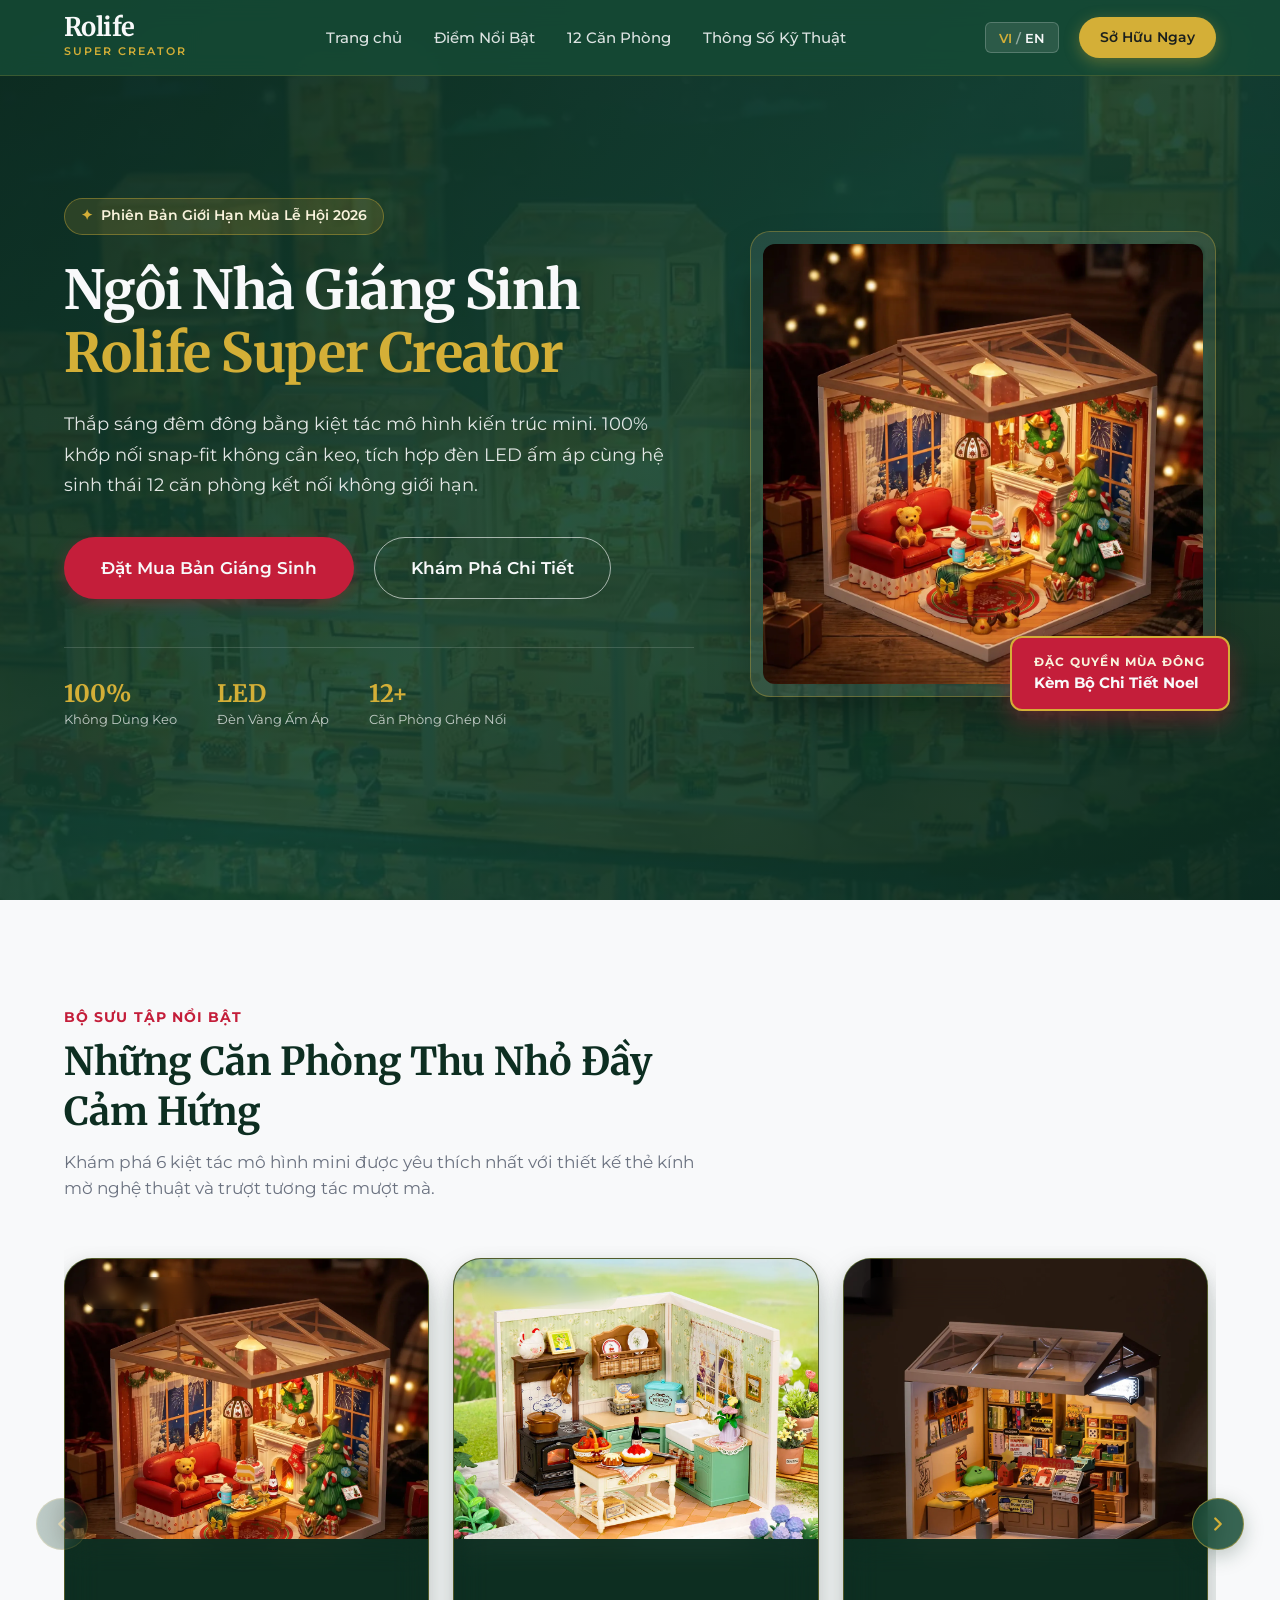
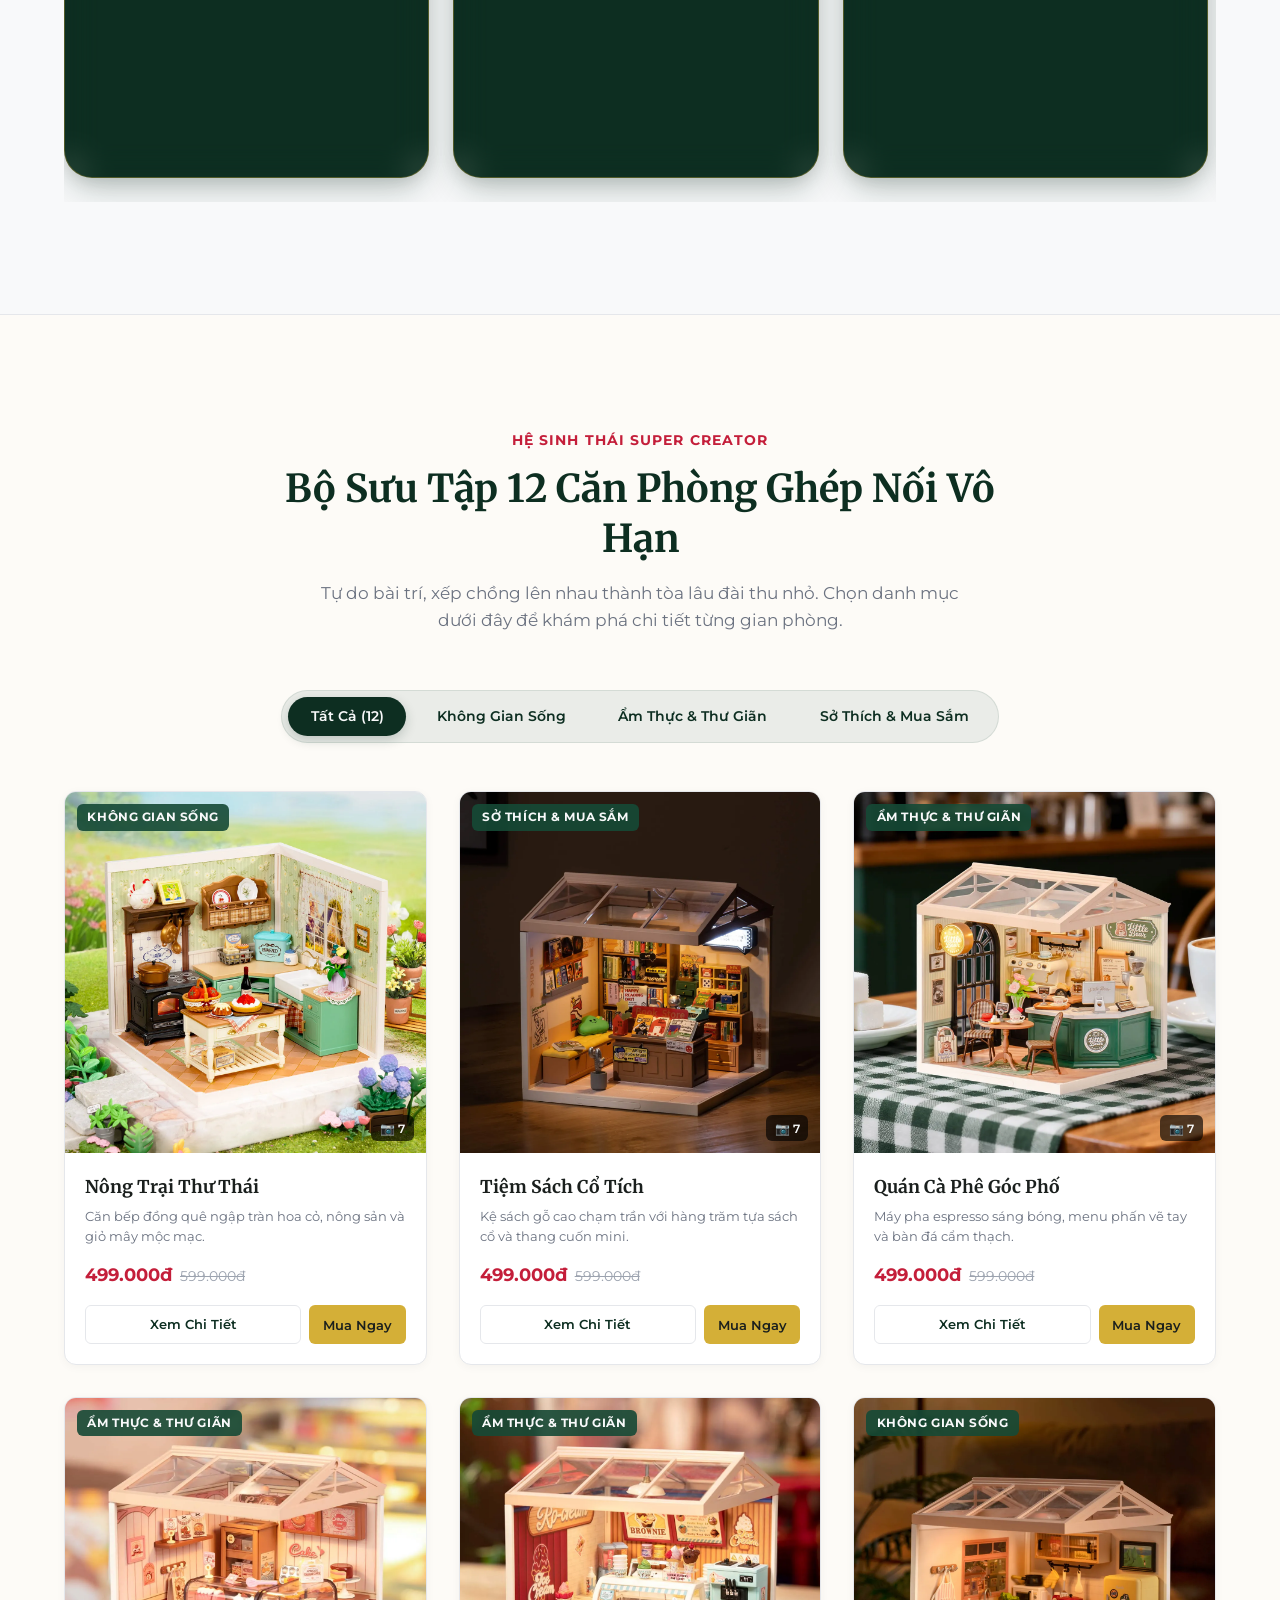
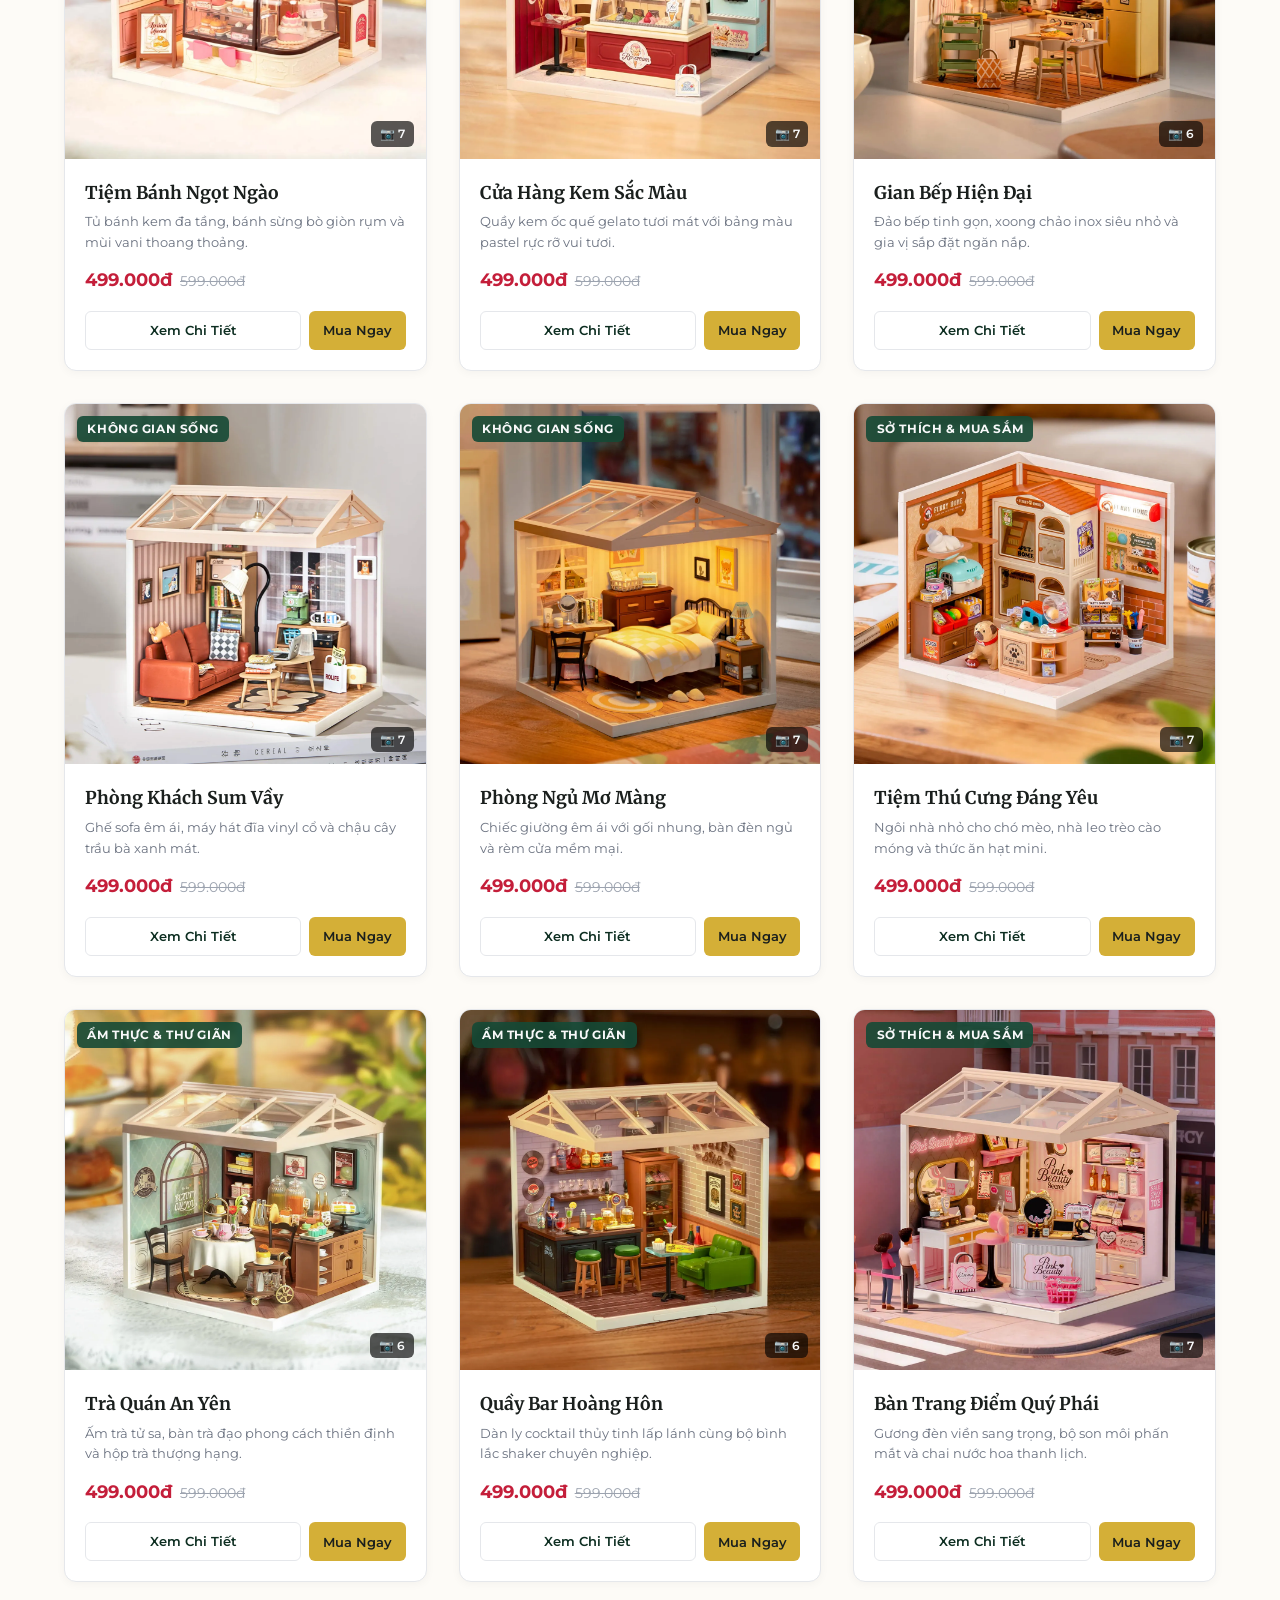
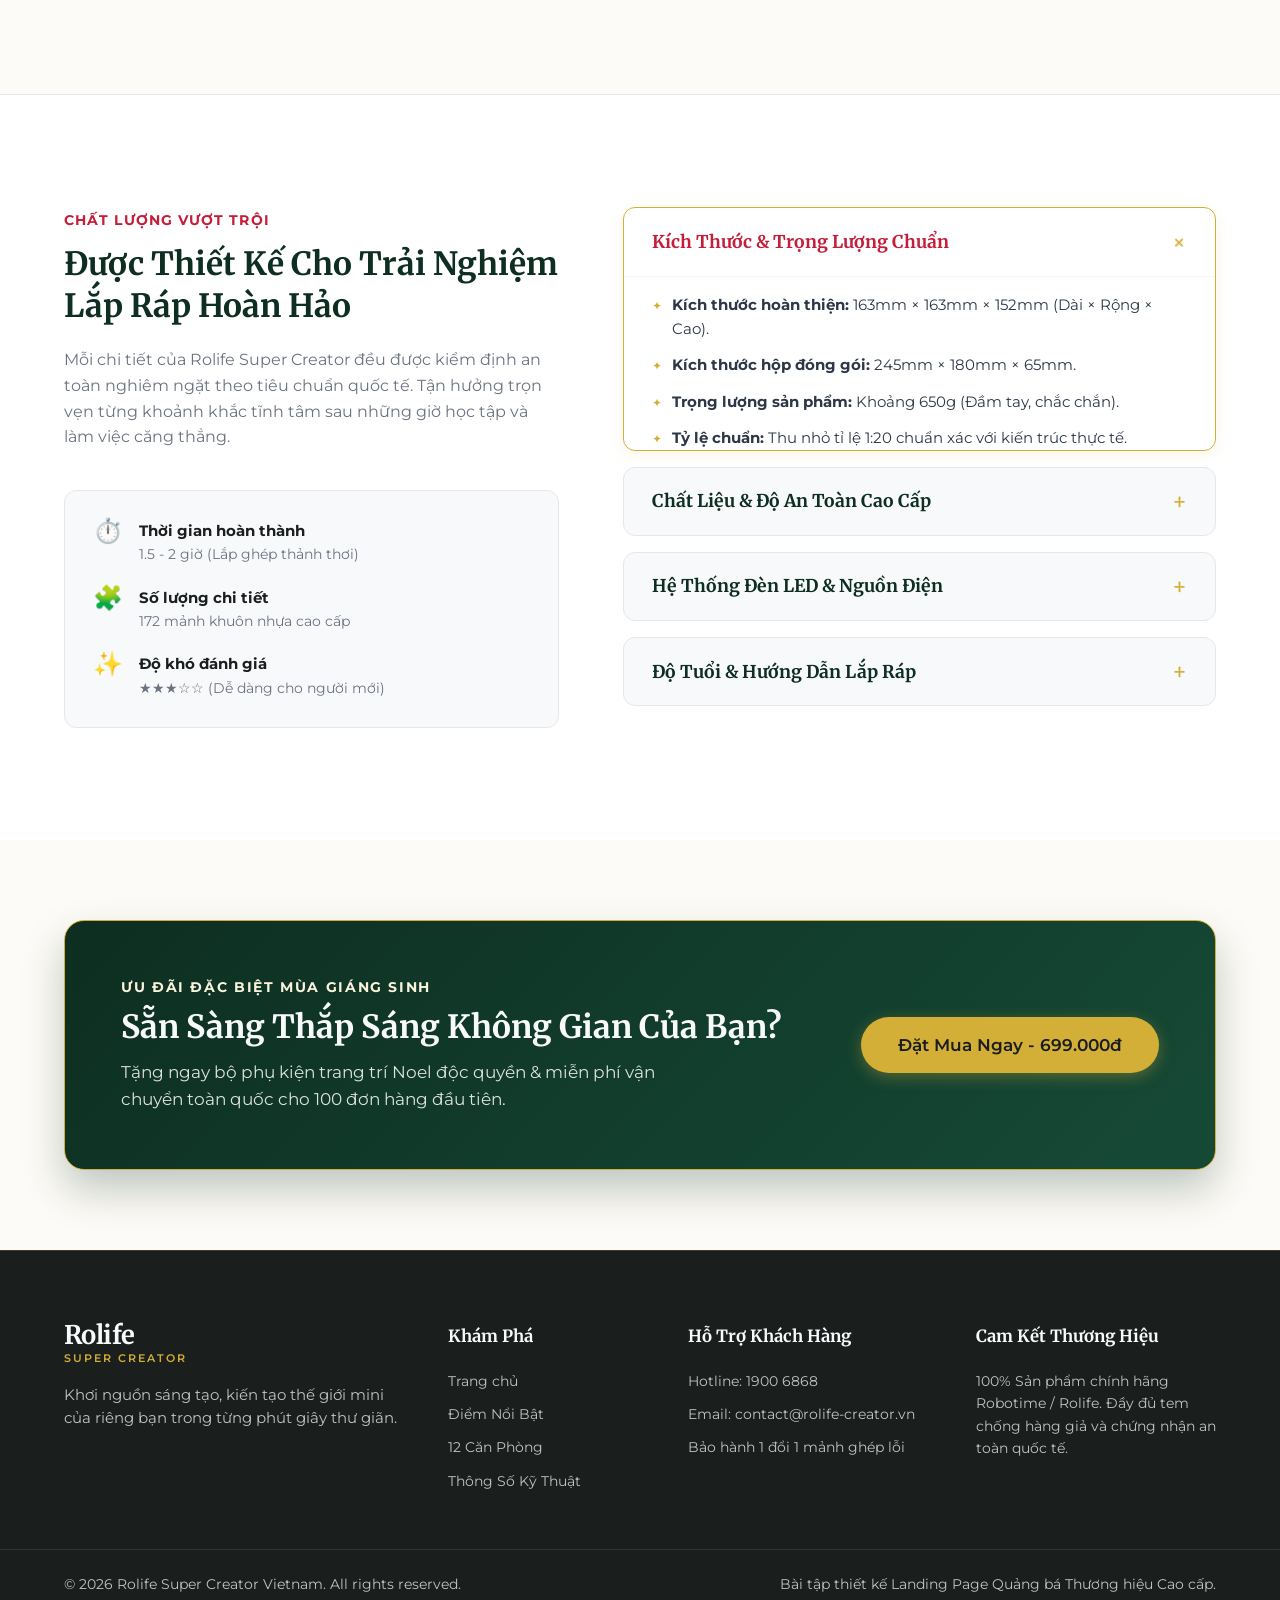
==== commit 060ade60: "giao dien tam on :))" ====
--- a/index.html
+++ b/index.html
@@ -3,167 +3,520 @@
 <head>
   <meta charset="UTF-8">
   <meta name="viewport" content="width=device-width, initial-scale=1.0">
-  <title>Đăng ký Hội thảo Chuyên đề Web Engineering 2026</title>
-  <!-- Google Fonts: Plus Jakarta Sans (Tiêu đề hiện đại, chuyên nghiệp) & Inter (Nội dung rõ nét, chuẩn UX) -->
+  <title>Rolife Super Creator - Phiên Bản Giáng Sinh | Mô Hình Lắp Ghép Mini Cao Cấp</title>
+  <meta name="description" content="Khám phá bộ mô hình lắp ghép Rolife Super Creator Giáng Sinh và hệ sinh thái 12 căn phòng mini. Lắp ráp không dùng keo, tích hợp đèn LED ấm áp.">
+  
+  <!-- Preconnect to Google Fonts for Lighthouse Performance -->
   <link rel="preconnect" href="https://fonts.googleapis.com">
   <link rel="preconnect" href="https://fonts.gstatic.com" crossorigin>
-  <link href="https://fonts.googleapis.com/css2?family=Inter:wght@400;500;600&family=Plus+Jakarta+Sans:wght@600;700;800&display=swap" rel="stylesheet">
+  <link href="https://fonts.googleapis.com/css2?family=Merriweather:ital,wght@0,300;0,400;0,700;1,300&family=Montserrat:wght@400;500;600;700&display=swap" rel="stylesheet">
+  
   <!-- External CSS -->
   <link rel="stylesheet" href="css/style.css">
 </head>
 <body>
-  <!-- Container chính theo phong cách Editorial/Bento layout -->
-  <main class="page-wrapper">
-    <div class="layout-container">
-      
-      <!-- Cột trái: Thông tin sự kiện (Editorial Header) -->
-      <section class="event-panel" aria-labelledby="event-title">
-        <div class="badge-series">Hội thảo Chuyên ngành 2026</div>
-        <h1 id="event-title" class="event-title">Thiết Kế Web Hiện Đại &amp; Tự Động Hóa Dữ Liệu</h1>
-        <p class="event-desc">
-          Buổi chia sẻ chuyên sâu về tư duy xây dựng kiến trúc Web chuẩn mực, kỹ thuật xử lý bất đồng bộ và tự động hóa quy trình lưu trữ dữ liệu trực tiếp với Google Sheets.
+
+  <!-- STICKY HEADER -->
+  <header class="site-header" id="header">
+    <div class="header-container">
+      <a href="#" class="brand-logo" aria-label="Rolife Trang chủ">
+        <span class="logo-accent">Rolife</span>
+        <span class="logo-sub">Super Creator</span>
+      </a>
+
+      <!-- Desktop Navigation -->
+      <nav class="nav-menu" id="nav-menu" aria-label="Menu chính">
+        <ul class="nav-list">
+          <li><a href="#hero" class="nav-link" data-i18n="nav_home">Trang chủ</a></li>
+          <li><a href="#features" class="nav-link" data-i18n="nav_features">Điểm Nổi Bật</a></li>
+          <li><a href="#collection" class="nav-link" data-i18n="nav_collection">12 Căn Phòng</a></li>
+          <li><a href="#specs" class="nav-link" data-i18n="nav_specs">Thông Số Kỹ Thuật</a></li>
+        </ul>
+      </nav>
+
+      <!-- Header Action Controls -->
+      <div class="header-actions">
+        <!-- Language Switcher Button -->
+        <button type="button" class="lang-switch-btn" id="lang-toggle" aria-label="Chuyển đổi ngôn ngữ">
+          <span class="lang-active" id="current-lang">VI</span>
+          <span class="lang-divider">/</span>
+          <span class="lang-inactive">EN</span>
+        </button>
+
+        <!-- Order CTA in Header -->
+        <a href="#collection" class="btn btn-sm btn-gold" data-i18n="header_cta">Sở Hữu Ngay</a>
+
+        <!-- Mobile Menu Toggle Button -->
+        <button type="button" class="hamburger-btn" id="hamburger-btn" aria-label="Mở menu" aria-expanded="false" aria-controls="nav-menu">
+          <span class="bar"></span>
+          <span class="bar"></span>
+          <span class="bar"></span>
+        </button>
+      </div>
+    </div>
+  </header>
+
+  <!-- HERO SECTION -->
+  <section class="hero-section" id="hero">
+    <div class="hero-bg-wrapper">
+      <img src="images/background.webp" alt="Không gian Giáng Sinh ấm cúng" class="hero-bg-img" width="1920" height="1080" fetchpriority="high">
+      <div class="hero-overlay"></div>
+    </div>
+
+    <div class="container hero-container">
+      <div class="hero-content">
+        <div class="hero-tag">
+          <span class="sparkle-icon">✦</span>
+          <span data-i18n="hero_badge">Phiên Bản Giới Hạn Mùa Lễ Hội 2026</span>
+        </div>
+        <h1 class="hero-title" data-i18n="hero_title">
+          Ngôi Nhà Giáng Sinh <br>
+          <span class="text-gold">Rolife Super Creator</span>
+        </h1>
+        <p class="hero-description" data-i18n="hero_desc">
+          Thắp sáng đêm đông bằng kiệt tác mô hình kiến trúc mini. 100% khớp nối snap-fit không cần keo, tích hợp đèn LED ấm áp cùng hệ sinh thái 12 căn phòng kết nối không giới hạn.
         </p>
 
-        <!-- Thẻ trạng thái số chỗ còn lại (Live Capacity Counter) -->
-        <div class="seat-status-card" id="seatCard">
-          <div class="seat-status-header">
-            <span class="status-indicator" id="statusDot"></span>
-            <span class="status-label" id="statusLabel">Tình trạng chỗ ngồi</span>
-          </div>
-          <div class="seat-numbers">
-            <span class="seat-count" id="remainingSeats">--</span>
-            <span class="seat-total">/ 50 chỗ khả dụng</span>
-          </div>
-          <div class="seat-progress-bar">
-            <div class="seat-progress-fill" id="progressFill" style="width: 0%;"></div>
-          </div>
-        </div>
-
-        <!-- Thông tin thời gian & địa điểm theo Bento cells -->
-        <div class="bento-grid-meta">
-          <div class="bento-cell">
-            <span class="meta-label">Thời gian</span>
-            <strong class="meta-value">08:30 — Thứ Bảy, 31/10/2026</strong>
-          </div>
-          <div class="bento-cell">
-            <span class="meta-label">Địa điểm</span>
-            <strong class="meta-value">Hội trường A, Tầng 3 — Tòa nhà Công nghệ</strong>
-          </div>
-        </div>
-      </section>
-
-      <!-- Cột phải: Form đăng ký sự kiện -->
-      <section class="form-panel" aria-labelledby="form-heading">
-        <div class="form-header">
-          <h2 id="form-heading" class="form-title">Đăng ký tham dự</h2>
-          <p class="form-subtitle">Điền thông tin chính xác để hệ thống gửi vé mời và mã QR điểm danh qua email.</p>
-        </div>
-
-        <!-- Banner thông báo khi đã hết chỗ ngồi -->
-        <div class="sold-out-banner" id="soldOutBanner" style="display: none;">
-          <div class="banner-title">Rất tiếc, sự kiện đã đủ số lượng</div>
-          <p class="banner-text">Cổng đăng ký đã tự động đóng vì đạt giới hạn 50 người tham dự.</p>
-        </div>
-
-        <!-- Form nhập liệu chính -->
-        <form id="registrationForm" class="registration-form" novalidate>
+        <div class="hero-actions">
+          <a href="#order-now" class="btn btn-lg btn-red open-order-modal" data-i18n="hero_cta_primary">Đặt Mua Bản Giáng Sinh</a>
+          <a href="#features" class="btn btn-lg btn-outline-light" data-i18n="hero_cta_secondary">Khám Phá Chi Tiết</a>
+        </div>
+
+        <div class="hero-trust-bar">
+          <div class="trust-item">
+            <span class="trust-number">100%</span>
+            <span class="trust-label" data-i18n="trust_glue_free">Không Dùng Keo</span>
+          </div>
+          <div class="trust-item">
+            <span class="trust-number">LED</span>
+            <span class="trust-label" data-i18n="trust_warm_light">Đèn Vàng Ấm Áp</span>
+          </div>
+          <div class="trust-item">
+            <span class="trust-number">12+</span>
+            <span class="trust-label" data-i18n="trust_rooms">Căn Phòng Ghép Nối</span>
+          </div>
+        </div>
+      </div>
+
+      <div class="hero-visual">
+        <div class="hero-card-showcase">
+          <img src="images/house-1.webp" alt="Mô hình Rolife Giáng Sinh mặt chính" class="hero-main-img" width="800" height="800" fetchpriority="high">
+          <div class="hero-floating-badge">
+            <span class="badge-title" data-i18n="badge_special">Đặc Quyền Mùa Đông</span>
+            <span class="badge-subtitle" data-i18n="badge_bonus">Kèm Bộ Chi Tiết Noel</span>
+          </div>
+        </div>
+      </div>
+    </div>
+  </section>
+
+  <!-- FEATURES & GALLERY SECTION (CAROUSEL SLIDER - 6 CARD GLASSMORPHISM) -->
+  <section class="features-section" id="features">
+    <div class="container">
+      <!-- Section Header -->
+      <div class="features-header-wrapper">
+        <div class="section-header-content">
+          <p class="section-eyebrow" data-i18n="feat_eyebrow">Bộ Sưu Tập Nổi Bật</p>
+          <h2 class="section-title" data-i18n="feat_title">Những Căn Phòng Thu Nhỏ Đầy Cảm Hứng</h2>
+          <p class="section-subtitle" data-i18n="feat_subtitle">Khám phá 6 kiệt tác mô hình mini được yêu thích nhất với thiết kế thẻ kính mờ nghệ thuật và trượt tương tác mượt mà.</p>
+        </div>
+      </div>
+
+      <!-- Carousel Outer Wrapper with Outside Left & Right Arrow Navigation -->
+      <div class="carousel-outer-wrapper">
+        <button type="button" class="slider-arrow-btn slider-prev" id="feat-slider-prev" aria-label="Trượt sang trái">
+          <svg width="22" height="22" viewBox="0 0 24 24" fill="none" stroke="currentColor" stroke-width="2.5" stroke-linecap="round" stroke-linejoin="round"><path d="M15 18l-6-6 6-6"/></svg>
+        </button>
+
+        <!-- Carousel Slider Track (Cuộn ngang 6 Card - 3 Card song song trên Desktop) -->
+        <div class="features-slider-track" id="featured-slider" tabindex="0" role="region" aria-label="Băng chuyền 6 mẫu sản phẩm nổi bật">
           
-          <!-- Họ và tên -->
-          <div class="form-group" id="groupFullName">
-            <label for="fullName" class="field-label">Họ và tên <span class="required">*</span></label>
-            <input 
-              type="text" 
-              id="fullName" 
-              name="fullName" 
-              class="form-input" 
-              placeholder="Nguyễn Văn A" 
-              autocomplete="name" 
-              required
-            >
-            <span class="error-message" id="fullNameError">Vui lòng nhập họ và tên của bạn.</span>
-          </div>
-
-          <!-- Email -->
-          <div class="form-group" id="groupEmail">
-            <label for="email" class="field-label">Địa chỉ Email <span class="required">*</span></label>
-            <input 
-              type="email" 
-              id="email" 
-              name="email" 
-              class="form-input" 
-              placeholder="tenban@domain.com" 
-              autocomplete="email" 
-              required
-            >
-            <span class="error-message" id="emailError">Định dạng email chưa hợp lệ (ví dụ: tenban@domain.com).</span>
-          </div>
-
-          <!-- Số điện thoại -->
-          <div class="form-group" id="groupPhone">
-            <label for="phone" class="field-label">Số điện thoại <span class="required">*</span></label>
-            <input 
-              type="tel" 
-              id="phone" 
-              name="phone" 
-              class="form-input" 
-              placeholder="0912345678" 
-              autocomplete="tel" 
-              required
-            >
-            <span class="error-message" id="phoneError">Số điện thoại Việt Nam gồm 10 chữ số (bắt đầu bằng số 0).</span>
-          </div>
-
-          <!-- Nút gửi Form với Loading State tích hợp -->
-          <button type="submit" id="submitBtn" class="submit-button">
-            <span class="btn-text">Xác nhận đăng ký</span>
-            <span class="btn-spinner" aria-hidden="true"></span>
+          <!-- Card 1: Ngôi Nhà Giáng Sinh -->
+          <article class="glass-card">
+            <div class="glass-card-img-wrap">
+              <img src="images/house-1.webp" alt="Ngôi Nhà Giáng Sinh Rolife" loading="lazy" decoding="async" width="450" height="600" class="glass-card-bg-img">
+              <span class="glass-card-badge badge-red" data-i18n="card_1_badge">Bản Giới Hạn</span>
+              <div class="glass-card-img-fade"></div>
+            </div>
+            <div class="glass-overlay">
+              <h3 class="glass-card-title" data-i18n="card_1_title">Ngôi Nhà Giáng Sinh</h3>
+              <p class="glass-card-desc" data-i18n="card_1_desc">Khớp nối snap-fit 100% không keo, tích hợp đèn LED vàng ấm thắp sáng đêm đông.</p>
+              <div class="glass-card-footer">
+                <a href="product.html?id=house" class="btn-pill-cta" data-i18n="card_cta_explore">Khám Phá</a>
+              </div>
+            </div>
+          </article>
+
+          <!-- Card 2: Nông Trại Thư Thái -->
+          <article class="glass-card">
+            <div class="glass-card-img-wrap">
+              <img src="images/farm-house-1.webp" alt="Nông Trại Thư Thái" loading="lazy" decoding="async" width="450" height="600" class="glass-card-bg-img">
+              <span class="glass-card-badge badge-green" data-i18n="card_2_badge">Yêu Thích Nhất</span>
+              <div class="glass-card-img-fade"></div>
+            </div>
+            <div class="glass-overlay">
+              <h3 class="glass-card-title" data-i18n="card_2_title">Nông Trại Thư Thái</h3>
+              <p class="glass-card-desc" data-i18n="card_2_desc">Bếp lửa đồng quê mộc mạc, giỏ hoa quả tươi mới cùng các chi tiết đan lát tinh xảo.</p>
+              <div class="glass-card-footer">
+                <a href="product.html?id=farm-house" class="btn-pill-cta" data-i18n="card_cta_explore">Khám Phá</a>
+              </div>
+            </div>
+          </article>
+
+          <!-- Card 3: Tiệm Sách Cổ Tích -->
+          <article class="glass-card">
+            <div class="glass-card-img-wrap">
+              <img src="images/book-store-1.webp" alt="Tiệm Sách Cổ Tích" loading="lazy" decoding="async" width="450" height="600" class="glass-card-bg-img">
+              <span class="glass-card-badge badge-gold" data-i18n="card_3_badge">Bán Chạy Nhất</span>
+              <div class="glass-card-img-fade"></div>
+            </div>
+            <div class="glass-overlay">
+              <h3 class="glass-card-title" data-i18n="card_3_title">Tiệm Sách Cổ Tích</h3>
+              <p class="glass-card-desc" data-i18n="card_3_desc">Tủ sách gỗ kịch trần, thang trượt vintage và hàng trăm tựa sách văn học kinh điển.</p>
+              <div class="glass-card-footer">
+                <a href="product.html?id=book-store" class="btn-pill-cta" data-i18n="card_cta_explore">Khám Phá</a>
+              </div>
+            </div>
+          </article>
+
+          <!-- Card 4: Quán Cà Phê Góc Phố -->
+          <article class="glass-card">
+            <div class="glass-card-img-wrap">
+              <img src="images/cafe-1.webp" alt="Quán Cà Phê Góc Phố" loading="lazy" decoding="async" width="450" height="600" class="glass-card-bg-img">
+              <span class="glass-card-badge badge-green" data-i18n="card_4_badge">Mới Ra Mắt</span>
+              <div class="glass-card-img-fade"></div>
+            </div>
+            <div class="glass-overlay">
+              <h3 class="glass-card-title" data-i18n="card_4_title">Quán Cà Phê Góc Phố</h3>
+              <p class="glass-card-desc" data-i18n="card_4_desc">Quầy bar đá cẩm thạch sang trọng, máy pha espresso bóng bẩy và menu phấn vẽ tay.</p>
+              <div class="glass-card-footer">
+                <a href="product.html?id=cafe" class="btn-pill-cta" data-i18n="card_cta_explore">Khám Phá</a>
+              </div>
+            </div>
+          </article>
+
+          <!-- Card 5: Tiệm Bánh Ngọt Ngào -->
+          <article class="glass-card">
+            <div class="glass-card-img-wrap">
+              <img src="images/cake-shop-1.webp" alt="Tiệm Bánh Ngọt Ngào" loading="lazy" decoding="async" width="450" height="600" class="glass-card-bg-img">
+              <span class="glass-card-badge badge-red" data-i18n="card_5_badge">Ngọt Ngào</span>
+              <div class="glass-card-img-fade"></div>
+            </div>
+            <div class="glass-overlay">
+              <h3 class="glass-card-title" data-i18n="card_5_title">Tiệm Bánh Ngọt Ngào</h3>
+              <p class="glass-card-desc" data-i18n="card_5_desc">Tủ bánh kem thu nhỏ đa tầng, khay bánh sừng bò giòn rụm và ngập tràn sắc màu ấm.</p>
+              <div class="glass-card-footer">
+                <a href="product.html?id=cake-shop" class="btn-pill-cta" data-i18n="card_cta_explore">Khám Phá</a>
+              </div>
+            </div>
+          </article>
+
+          <!-- Card 6: Phòng Khách Sum Vầy -->
+          <article class="glass-card">
+            <div class="glass-card-img-wrap">
+              <img src="images/living-room-1.webp" alt="Phòng Khách Sum Vầy" loading="lazy" decoding="async" width="450" height="600" class="glass-card-bg-img">
+              <span class="glass-card-badge badge-gold" data-i18n="card_6_badge">Ấm Cúng</span>
+              <div class="glass-card-img-fade"></div>
+            </div>
+            <div class="glass-overlay">
+              <h3 class="glass-card-title" data-i18n="card_6_title">Phòng Khách Sum Vầy</h3>
+              <p class="glass-card-desc" data-i18n="card_6_desc">Sofa bọc nỉ êm ái, máy quay đĩa than cổ điển cùng chậu cây xanh thanh lọc không gian.</p>
+              <div class="glass-card-footer">
+                <a href="product.html?id=living-room" class="btn-pill-cta" data-i18n="card_cta_explore">Khám Phá</a>
+              </div>
+            </div>
+          </article>
+
+        </div>
+
+        <button type="button" class="slider-arrow-btn slider-next" id="feat-slider-next" aria-label="Trượt sang phải">
+          <svg width="22" height="22" viewBox="0 0 24 24" fill="none" stroke="currentColor" stroke-width="2.5" stroke-linecap="round" stroke-linejoin="round"><path d="M9 18l6-6-6-6"/></svg>
+        </button>
+      </div>
+    </div>
+  </section>
+
+  <!-- PRODUCTS COLLECTION SECTION (12 MẪU TÍCH HỢP TABS) -->
+  <section class="collection-section" id="collection">
+    <div class="container">
+      <div class="section-header">
+        <p class="section-eyebrow" data-i18n="coll_eyebrow">Hệ Sinh Thái Super Creator</p>
+        <h2 class="section-title" data-i18n="coll_title">Bộ Sưu Tập 12 Căn Phòng Ghép Nối Vô Hạn</h2>
+        <p class="section-subtitle" data-i18n="coll_subtitle">Tự do bài trí, xếp chồng lên nhau thành tòa lâu đài thu nhỏ. Chọn danh mục dưới đây để khám phá chi tiết từng gian phòng.</p>
+      </div>
+
+      <!-- Categories Tabs -->
+      <div class="tabs-nav-wrapper">
+        <div class="tabs-nav" role="tablist" aria-label="Bộ sưu tập căn phòng">
+          <button type="button" class="tab-btn active" role="tab" aria-selected="true" data-category="all" data-i18n="tab_all">Tất Cả (12)</button>
+          <button type="button" class="tab-btn" role="tab" aria-selected="false" data-category="living" data-i18n="tab_living">Không Gian Sống</button>
+          <button type="button" class="tab-btn" role="tab" aria-selected="false" data-category="culinary" data-i18n="tab_culinary">Ẩm Thực &amp; Thư Giãn</button>
+          <button type="button" class="tab-btn" role="tab" aria-selected="false" data-category="lifestyle" data-i18n="tab_lifestyle">Sở Thích &amp; Mua Sắm</button>
+        </div>
+      </div>
+
+      <!-- Products Grid (Dynamic Loaded & Rendered via JS) -->
+      <div class="products-grid" id="products-grid">
+        <!-- Rendered dynamically by main.js with high efficiency -->
+      </div>
+    </div>
+  </section>
+
+  <!-- SPECIFICATIONS SECTION (ACCORDION) -->
+  <section class="specs-section" id="specs">
+    <div class="container specs-container">
+      <div class="specs-intro">
+        <p class="section-eyebrow" data-i18n="spec_eyebrow">Chất Lượng Vượt Trội</p>
+        <h2 class="specs-title" data-i18n="spec_title">Được Thiết Kế Cho Trải Nghiệm Lắp Ráp Hoàn Hảo</h2>
+        <p class="specs-desc" data-i18n="spec_desc">
+          Mỗi chi tiết của Rolife Super Creator đều được kiểm định an toàn nghiêm ngặt theo tiêu chuẩn quốc tế. Tận hưởng trọn vẹn từng khoảnh khắc tĩnh tâm sau những giờ học tập và làm việc căng thẳng.
+        </p>
+        
+        <div class="spec-highlight-card">
+          <div class="highlight-item">
+            <span class="highlight-icon">⏱️</span>
+            <div>
+              <strong data-i18n="spec_hl_time_title">Thời gian hoàn thành</strong>
+              <p data-i18n="spec_hl_time_val">1.5 - 2 giờ (Lắp ghép thảnh thơi)</p>
+            </div>
+          </div>
+          <div class="highlight-item">
+            <span class="highlight-icon">🧩</span>
+            <div>
+              <strong data-i18n="spec_hl_pieces_title">Số lượng chi tiết</strong>
+              <p data-i18n="spec_hl_pieces_val">172 mảnh khuôn nhựa cao cấp</p>
+            </div>
+          </div>
+          <div class="highlight-item">
+            <span class="highlight-icon">✨</span>
+            <div>
+              <strong data-i18n="spec_hl_skill_title">Độ khó đánh giá</strong>
+              <p data-i18n="spec_hl_skill_val">★★★☆☆ (Dễ dàng cho người mới)</p>
+            </div>
+          </div>
+        </div>
+      </div>
+
+      <!-- Accordion Specifications -->
+      <div class="accordion" id="specs-accordion">
+        <!-- Accordion Item 1 -->
+        <div class="accordion-item active">
+          <button type="button" class="accordion-header" aria-expanded="true">
+            <span class="accordion-title" data-i18n="acc_dim_title">Kích Thước &amp; Trọng Lượng Chuẩn</span>
+            <span class="accordion-icon" aria-hidden="true">+</span>
           </button>
-
-          <!-- Thông báo lỗi chung nếu gửi thất bại -->
-          <div class="form-feedback-error" id="generalError" style="display: none;"></div>
+          <div class="accordion-content">
+            <div class="accordion-body" data-i18n="acc_dim_body">
+              <ul>
+                <li><strong>Kích thước hoàn thiện:</strong> 163mm × 163mm × 152mm (Dài × Rộng × Cao).</li>
+                <li><strong>Kích thước hộp đóng gói:</strong> 245mm × 180mm × 65mm.</li>
+                <li><strong>Trọng lượng sản phẩm:</strong> Khoảng 650g (Đầm tay, chắc chắn).</li>
+                <li><strong>Tỷ lệ chuẩn:</strong> Thu nhỏ tỉ lệ 1:20 chuẩn xác với kiến trúc thực tế.</li>
+              </ul>
+            </div>
+          </div>
+        </div>
+
+        <!-- Accordion Item 2 -->
+        <div class="accordion-item">
+          <button type="button" class="accordion-header" aria-expanded="false">
+            <span class="accordion-title" data-i18n="acc_mat_title">Chất Liệu &amp; Độ An Toàn Cao Cấp</span>
+            <span class="accordion-icon" aria-hidden="true">+</span>
+          </button>
+          <div class="accordion-content">
+            <div class="accordion-body" data-i18n="acc_mat_body">
+              <ul>
+                <li><strong>Chất liệu chính:</strong> Nhựa nguyên sinh ABS và PVC chuẩn an toàn quốc tế (CE, RoHS, ASTM).</li>
+                <li><strong>Màu sắc:</strong> Đúc màu nguyên khối cao cấp, không phai màu theo thời gian, thân thiện với môi trường.</li>
+                <li><strong>Tấm chắn bụi:</strong> Kính mica Acrylic trong suốt phủ màng bảo vệ chống trầy xước.</li>
+                <li><strong>Mùi hương:</strong> Hoàn toàn không mùi độc hại, an toàn tuyệt đối khi tiếp xúc trực tiếp.</li>
+              </ul>
+            </div>
+          </div>
+        </div>
+
+        <!-- Accordion Item 3 -->
+        <div class="accordion-item">
+          <button type="button" class="accordion-header" aria-expanded="false">
+            <span class="accordion-title" data-i18n="acc_elec_title">Hệ Thống Đèn LED &amp; Nguồn Điện</span>
+            <span class="accordion-icon" aria-hidden="true">+</span>
+          </button>
+          <div class="accordion-content">
+            <div class="accordion-body" data-i18n="acc_elec_body">
+              <ul>
+                <li><strong>Bóng đèn:</strong> Vi sợi LED nhiệt độ màu vàng ấm 2700K êm mắt.</li>
+                <li><strong>Công tắc:</strong> Nút bấm cảm ứng / switch tinh tế giấu kín phía sau tường.</li>
+                <li><strong>Nguồn điện:</strong> Sử dụng 2 pin AAA tiện lợi, dễ dàng thay thế không cần dây điện rườm rà.</li>
+                <li><strong>Tuổi thọ đèn:</strong> Hơn 10.000 giờ chiếu sáng liên tục không sinh nhiệt.</li>
+              </ul>
+            </div>
+          </div>
+        </div>
+
+        <!-- Accordion Item 4 -->
+        <div class="accordion-item">
+          <button type="button" class="accordion-header" aria-expanded="false">
+            <span class="accordion-title" data-i18n="acc_age_title">Độ Tuổi &amp; Hướng Dẫn Lắp Ráp</span>
+            <span class="accordion-icon" aria-hidden="true">+</span>
+          </button>
+          <div class="accordion-content">
+            <div class="accordion-body" data-i18n="acc_age_body">
+              <ul>
+                <li><strong>Độ tuổi phù hợp:</strong> Khuyến nghị từ 8 tuổi trở lên. Rất thích hợp cho người lớn giải tỏa áp lực.</li>
+                <li><strong>Công cụ phụ trợ:</strong> Kèm kẹp nhíp chuyên dụng và sách hướng dẫn minh họa màu 3D từng bước.</li>
+                <li><strong>Không cần keo:</strong> Các mối mộng thông minh tự khóa chặt khi ghép vào vị trí.</li>
+              </ul>
+            </div>
+          </div>
+        </div>
+      </div>
+    </div>
+  </section>
+
+  <!-- FESTIVE CTA BANNER -->
+  <section class="cta-banner-section" id="order-now">
+    <div class="container">
+      <div class="cta-banner-box">
+        <div class="cta-banner-text">
+          <p class="cta-eyebrow" data-i18n="cta_box_eyebrow">Ưu Đãi Đặc Biệt Mùa Giáng Sinh</p>
+          <h2 class="cta-banner-title" data-i18n="cta_box_title">Sẵn Sàng Thắp Sáng Không Gian Của Bạn?</h2>
+          <p class="cta-banner-desc" data-i18n="cta_box_desc">Tặng ngay bộ phụ kiện trang trí Noel độc quyền &amp; miễn phí vận chuyển toàn quốc cho 100 đơn hàng đầu tiên.</p>
+        </div>
+        <div class="cta-banner-action">
+          <button type="button" class="btn btn-lg btn-gold open-order-modal" data-i18n="cta_box_btn">Đặt Mua Ngay - 699.000đ</button>
+        </div>
+      </div>
+    </div>
+  </section>
+
+  <!-- FOOTER -->
+  <footer class="site-footer">
+    <div class="container footer-container">
+      <div class="footer-brand">
+        <span class="brand-logo footer-logo">
+          <span class="logo-accent">Rolife</span>
+          <span class="logo-sub">Super Creator</span>
+        </span>
+        <p class="footer-tagline" data-i18n="footer_tagline">Khơi nguồn sáng tạo, kiến tạo thế giới mini của riêng bạn trong từng phút giây thư giãn.</p>
+      </div>
+
+      <div class="footer-col">
+        <h3 class="footer-col-title" data-i18n="footer_col_nav">Khám Phá</h3>
+        <ul class="footer-links">
+          <li><a href="#hero" data-i18n="nav_home">Trang chủ</a></li>
+          <li><a href="#features" data-i18n="nav_features">Điểm Nổi Bật</a></li>
+          <li><a href="#collection" data-i18n="nav_collection">12 Căn Phòng</a></li>
+          <li><a href="#specs" data-i18n="nav_specs">Thông Số Kỹ Thuật</a></li>
+        </ul>
+      </div>
+
+      <div class="footer-col">
+        <h3 class="footer-col-title" data-i18n="footer_col_support">Hỗ Trợ Khách Hàng</h3>
+        <ul class="footer-links">
+          <li><span data-i18n="footer_hotline">Hotline: 1900 6868</span></li>
+          <li><span data-i18n="footer_email">Email: contact@rolife-creator.vn</span></li>
+          <li><span data-i18n="footer_warranty">Bảo hành 1 đổi 1 mảnh ghép lỗi</span></li>
+        </ul>
+      </div>
+
+      <div class="footer-col">
+        <h3 class="footer-col-title" data-i18n="footer_col_commit">Cam Kết Thương Hiệu</h3>
+        <p class="footer-commit-text" data-i18n="footer_commit_desc">100% Sản phẩm chính hãng Robotime / Rolife. Đầy đủ tem chống hàng giả và chứng nhận an toàn quốc tế.</p>
+      </div>
+    </div>
+    
+    <div class="footer-bottom">
+      <div class="container footer-bottom-container">
+        <p class="copyright">&copy; 2026 Rolife Super Creator Vietnam. All rights reserved.</p>
+        <p class="footer-note" data-i18n="footer_note">Bài tập thiết kế Landing Page Quảng bá Thương hiệu Cao cấp.</p>
+      </div>
+    </div>
+  </footer>
+
+  <!-- PROMO MODAL (Auto-pops after 10s) -->
+  <div class="modal-backdrop" id="promo-modal" aria-hidden="true" role="dialog" aria-labelledby="promo-title">
+    <div class="modal-dialog">
+      <button type="button" class="modal-close-btn" id="promo-close" aria-label="Đóng bảng khuyến mãi">&times;</button>
+      <div class="modal-content">
+        <div class="promo-badge">XMAS GIFT 🎁</div>
+        <h3 class="modal-title" id="promo-title" data-i18n="modal_title">Món Quà Giáng Sinh Dành Riêng Cho Bạn!</h3>
+        <p class="modal-desc" data-i18n="modal_desc">Nhập mã ưu đãi bên dưới để được <strong>giảm ngay 10%</strong> cho đơn hàng mô hình Rolife đầu tiên hôm nay.</p>
+        <div class="voucher-box">
+          <span class="voucher-code" id="voucher-code">XMAS2026</span>
+          <button type="button" class="btn btn-sm btn-outline-gold" id="copy-voucher-btn" data-i18n="btn_copy">Sao Chép Mã</button>
+        </div>
+        <p class="voucher-toast" id="voucher-toast" aria-live="polite"></p>
+        <button type="button" class="btn btn-red btn-block open-order-modal" id="modal-cta-btn" data-i18n="modal_cta">Áp Dụng &amp; Đặt Hàng Ngay</button>
+      </div>
+    </div>
+  </div>
+
+  <!-- PRODUCT DETAIL / GALLERY PREVIEW MODAL -->
+  <div class="modal-backdrop" id="gallery-modal" aria-hidden="true" role="dialog" aria-labelledby="gallery-modal-title">
+    <div class="modal-dialog modal-dialog-lg">
+      <button type="button" class="modal-close-btn" id="gallery-modal-close" aria-label="Đóng thư viện ảnh">&times;</button>
+      <div class="modal-content">
+        <div class="gallery-modal-header">
+          <h3 class="modal-title" id="gallery-modal-title">Tên Căn Phòng</h3>
+          <p class="modal-subtitle" id="gallery-modal-subtitle">Bộ sưu tập chi tiết</p>
+        </div>
+        <div class="gallery-modal-main-img-wrap">
+          <img src="" alt="" id="gallery-modal-main-img" class="gallery-modal-main-img" width="700" height="700">
+        </div>
+        <div class="gallery-modal-thumbs" id="gallery-modal-thumbs">
+          <!-- Thumbnails loaded dynamically -->
+        </div>
+        <div class="gallery-modal-footer">
+          <button type="button" class="btn btn-gold open-order-modal" data-i18n="gallery_modal_order">Đặt Mua Mẫu Này</button>
+        </div>
+      </div>
+    </div>
+  </div>
+
+  <!-- ORDER MODAL (Direct checkout simulation) -->
+  <div class="modal-backdrop" id="order-modal" aria-hidden="true" role="dialog" aria-labelledby="order-title">
+    <div class="modal-dialog">
+      <button type="button" class="modal-close-btn" id="order-modal-close" aria-label="Đóng bảng đặt hàng">&times;</button>
+      <div class="modal-content">
+        <h3 class="modal-title" id="order-title" data-i18n="order_title">Đặt Mua Mô Hình Rolife</h3>
+        <p class="modal-desc" data-i18n="order_desc">Để lại thông tin nhận hàng, tư vấn viên của chúng tôi sẽ liên hệ xác nhận trong vòng 15 phút.</p>
+        <form class="order-form" id="order-form">
+          <div class="form-group">
+            <label for="customer-name" data-i18n="form_name">Họ và tên *</label>
+            <input type="text" id="customer-name" required placeholder="Nguyễn Văn A">
+          </div>
+          <div class="form-group">
+            <label for="customer-phone" data-i18n="form_phone">Số điện thoại nhận hàng *</label>
+            <input type="tel" id="customer-phone" required placeholder="0912 345 678">
+          </div>
+          <div class="form-group">
+            <label for="product-select" data-i18n="form_product">Chọn phiên bản *</label>
+            <select id="product-select">
+              <option value="house" data-i18n="opt_house">Phiên bản Giáng Sinh (Chính) - 699.000đ</option>
+              <option value="farm-house" data-i18n="opt_farm">Nông trại thư thái (Cozy Farmhouse) - 499.000đ</option>
+              <option value="book-store" data-i18n="opt_book">Tiệm sách cổ tích (Vintage Bookshop) - 499.000đ</option>
+              <option value="cafe" data-i18n="opt_cafe">Quán cà phê góc phố (Corner Cafe) - 499.000đ</option>
+              <option value="cake-shop" data-i18n="opt_cake">Tiệm bánh ngọt ngào (Sweet Bakery) - 499.000đ</option>
+              <option value="combo" data-i18n="opt_combo">Combo Nhà Giáng Sinh + 3 Căn Phòng Tùy Chọn - Giảm 20%</option>
+            </select>
+          </div>
+          <div class="form-group">
+            <label for="voucher-input" data-i18n="form_voucher">Mã ưu đãi (nếu có)</label>
+            <input type="text" id="voucher-input" placeholder="XMAS2026">
+          </div>
+          <button type="submit" class="btn btn-red btn-block" data-i18n="form_submit">Xác Nhận Đặt Hàng</button>
         </form>
-      </section>
-
-    </div>
-  </main>
-
-  <!-- Modal / Pop-up thông báo thành công tích hợp QR Code -->
-  <div class="modal-backdrop" id="successModal" role="dialog" aria-modal="true" aria-labelledby="modalTitle" style="display: none;">
-    <div class="modal-dialog">
-      <div class="modal-badge">Đăng ký thành công</div>
-      <h3 id="modalTitle" class="modal-title">Vé tham dự đã được xác nhận</h3>
-      <p class="modal-desc">
-        Hệ thống đã lưu thông tin vào danh sách và gửi thư xác nhận đến hòm thư của bạn. Vui lòng lưu lại mã QR dưới đây để làm thủ tục check-in tại quầy đón tiếp.
-      </p>
-
-      <!-- Khung chứa ảnh QR Code lấy từ QuickChart API -->
-      <div class="ticket-box">
-        <div class="qr-container">
-          <img id="qrCodeImage" src="" alt="Mã QR Code điểm danh" class="qr-image" width="180" height="180">
-        </div>
-        <div class="ticket-details">
-          <div class="ticket-row">
-            <span class="ticket-label">Người tham dự:</span>
-            <strong class="ticket-val" id="attendeeName">--</strong>
-          </div>
-          <div class="ticket-row">
-            <span class="ticket-label">Email:</span>
-            <strong class="ticket-val" id="attendeeEmail">--</strong>
-          </div>
-          <div class="ticket-row">
-            <span class="ticket-label">Mã vé:</span>
-            <code class="ticket-code" id="ticketCode">--</code>
-          </div>
-        </div>
-      </div>
-
-      <div class="modal-actions">
-        <button type="button" id="closeModalBtn" class="close-modal-button">Đóng cửa sổ</button>
+        <div class="order-success-msg" id="order-success-msg" style="display: none;">
+          <div class="success-icon">✓</div>
+          <h4 data-i18n="order_success_title">Đặt Hàng Thành Công!</h4>
+          <p data-i18n="order_success_desc">Cảm ơn bạn đã lựa chọn Rolife. Chúng tôi sẽ sớm liên hệ gửi quà tặng và đơn hàng đến bạn!</p>
+        </div>
       </div>
     </div>
   </div>
 
   <!-- External JavaScript -->
+  <script src="js/products-data.js"></script>
   <script src="js/main.js"></script>
 </body>
 </html>
--- a/css/style.css
+++ b/css/style.css
@@ -1,580 +1,2194 @@
 /* ==========================================================================
-   BÀI TẬP 3: HỆ THỐNG ĐĂNG KÝ SỰ KIỆN TÍCH HỢP GOOGLE SHEETS
-   Triết lý thiết kế: Anti-AI / Editorial Craftsmanship
-   - Tránh AI gradient neon tím/xanh, không dùng glassmorphism đục mờ
-   - Đường nét 1px tinh gọn, bố cục Bento Grid tương phản, typographic hierarchy rõ ràng
+   ROLIFE SUPER CREATOR - LANDING PAGE STYLESHEET
+   Quy chuẩn: CSS3 thuần, BEM-like naming, Mobile-first Responsive, Tối ưu Lighthouse
+   Bảng màu Giáng Sinh:
+   - Red Christmas:   #C41E3A
+   - Forest Green:    #164A36
+   - Warm Gold:       #D4AF37
+   - Snow White:      #F8F9FA
    ========================================================================== */
 
-/* --------------------------------------------------------------------------
-   1. CSS Custom Properties (Design Tokens)
-   -------------------------------------------------------------------------- */
+/* --- 1. BIẾN TOÀN CỤC (CSS VARIABLES) --- */
 :root {
-  --color-bg: #F9F8F6;          /* Nền màu phấn kem ấm (Warm neutral), không chói mắt */
-  --color-surface: #FFFFFF;     /* Nền bề mặt hộp thẻ */
-  --color-surface-subtle: #F2EFE9; /* Nền khối phụ trợ */
-  --color-text-main: #181716;   /* Màu chữ chính đen than ấm, tương phản cao */
-  --color-text-muted: #646059;  /* Màu chữ phụ trợ xám cát */
-  --color-border: #E5E1D8;      /* Đường viền mỏng tự nhiên */
-  --color-border-dark: #181716; /* Đường viền nhấn mạnh */
+  /* Brand Palette */
+  --color-red: #C41E3A;
+  --color-red-hover: #A0142C;
+  --color-green: #164A36;
+  --color-green-dark: #0D2E21;
+  --color-green-light: #23654B;
+  --color-gold: #D4AF37;
+  --color-gold-hover: #B89726;
+  --color-gold-light: #F9F3DC;
+  --color-snow: #F8F9FA;
+  --color-cream: #FDFBF7;
   
-  --color-accent: #264653;      /* Xanh chàm cổ điển (Deep Slate Teal) làm điểm nhấn duy nhất */
-  --color-accent-hover: #1D353F;
-  --color-success: #2A9D8F;     /* Xanh ngọc lục bảo biểu thị trạng thái còn chỗ */
-  --color-danger: #C84B31;      /* Đỏ gạch nung biểu thị lỗi/hết chỗ */
-
-  --font-display: 'Plus Jakarta Sans', -apple-system, BlinkMacSystemFont, 'Segoe UI', sans-serif;
-  --font-sans: 'Inter', -apple-system, BlinkMacSystemFont, 'Segoe UI', sans-serif;
-
-  --ease-smooth: cubic-bezier(0.16, 1, 0.3, 1);
-  --shadow-subtle: 0 4px 20px rgba(24, 23, 22, 0.05);
-  --shadow-modal: 0 20px 40px rgba(24, 23, 22, 0.15);
-}
-
-/* --------------------------------------------------------------------------
-   2. Reset & Base Typography
-   -------------------------------------------------------------------------- */
+  /* Neutral & Text */
+  --color-dark: #1A1F1D;
+  --color-dark-surface: #222B27;
+  --color-text-main: #2D3748;
+  --color-text-muted: #6B7280;
+  --color-border: #E5E7EB;
+  --color-border-subtle: rgba(212, 175, 55, 0.25);
+
+  /* Typography */
+  --font-heading: 'Merriweather', Georgia, serif;
+  --font-body: 'Montserrat', -apple-system, BlinkMacSystemFont, "Segoe UI", Roboto, sans-serif;
+
+  /* Spacing & Layout */
+  --container-max: 1200px;
+  --container-padding: 1.5rem;
+  --header-height: 76px;
+
+  /* Tactile Shadows & Borders (Anti-AI Standards) */
+  --shadow-subtle: 0 2px 10px rgba(0, 0, 0, 0.04);
+  --shadow-card: 0 10px 25px -5px rgba(22, 74, 54, 0.08), 0 8px 10px -6px rgba(22, 74, 54, 0.05);
+  --shadow-elevated: 0 20px 35px -10px rgba(196, 30, 58, 0.15);
+  --radius-sm: 6px;
+  --radius-md: 12px;
+  --radius-lg: 20px;
+  --radius-full: 9999px;
+
+  /* Transitions */
+  --ease-human: cubic-bezier(0.16, 1, 0.3, 1);
+  --transition-fast: 0.2s var(--ease-human);
+  --transition-normal: 0.35s var(--ease-human);
+}
+
+/* --- 2. CSS RESET & NỀN TẢNG --- */
 *, *::before, *::after {
   box-sizing: border-box;
   margin: 0;
   padding: 0;
 }
 
+html {
+  scroll-behavior: smooth;
+  font-size: 16px;
+  -webkit-font-smoothing: antialiased;
+  -moz-osx-font-smoothing: grayscale;
+}
+
 body {
-  font-family: var(--font-sans);
-  background-color: var(--color-bg);
+  font-family: var(--font-body);
   color: var(--color-text-main);
+  background-color: var(--color-cream);
   line-height: 1.6;
-  min-height: 100vh;
+  overflow-x: hidden;
+}
+
+img {
+  max-width: 100%;
+  height: auto;
+  display: block;
+}
+
+a {
+  color: inherit;
+  text-decoration: none;
+  transition: color var(--transition-fast);
+}
+
+button {
+  font-family: inherit;
+  cursor: pointer;
+  border: none;
+  background: none;
+  outline: none;
+}
+
+ul, ol {
+  list-style: none;
+}
+
+/* Accessibility focus-visible state */
+:focus-visible {
+  outline: 2px solid var(--color-gold);
+  outline-offset: 3px;
+}
+
+/* Reduced motion preference */
+@media (prefers-reduced-motion: reduce) {
+  html {
+    scroll-behavior: auto;
+  }
+  *, *::before, *::after {
+    animation-duration: 0.01ms !important;
+    animation-iteration-count: 1 !important;
+    transition-duration: 0.01ms !important;
+    scroll-behavior: auto !important;
+  }
+}
+
+/* Layout Container */
+.container {
+  width: 100%;
+  max-width: var(--container-max);
+  margin-left: auto;
+  margin-right: auto;
+  padding-left: var(--container-padding);
+  padding-right: var(--container-padding);
+}
+
+/* Typography Helpers */
+.text-gold {
+  color: var(--color-gold);
+}
+
+.text-red {
+  color: var(--color-red);
+}
+
+/* Section Common Header */
+.section-header {
+  text-align: center;
+  max-width: 720px;
+  margin: 0 auto 3.5rem;
+}
+
+.section-eyebrow {
+  display: inline-block;
+  font-size: 0.85rem;
+  font-weight: 700;
+  letter-spacing: 0.08em;
+  text-transform: uppercase;
+  color: var(--color-red);
+  margin-bottom: 0.75rem;
+  position: relative;
+}
+
+.section-title {
+  font-family: var(--font-heading);
+  font-size: clamp(1.8rem, 3vw, 2.5rem);
+  font-weight: 700;
+  color: var(--color-green-dark);
+  line-height: 1.3;
+  margin-bottom: 1rem;
+}
+
+.section-subtitle {
+  color: var(--color-text-muted);
+  font-size: 1.05rem;
+  max-width: 60ch;
+  margin: 0 auto;
+}
+
+/* --- 3. HỆ THỐNG NÚT BẤM (BUTTON SYSTEM) --- */
+.btn {
+  display: inline-flex;
+  align-items: center;
+  justify-content: center;
+  font-weight: 600;
+  font-size: 0.95rem;
+  padding: 0.85rem 1.75rem;
+  border-radius: var(--radius-full);
+  transition: var(--transition-normal);
+  text-align: center;
+  white-space: nowrap;
+  position: relative;
+  border: 1px solid transparent;
+}
+
+.btn-sm {
+  padding: 0.55rem 1.25rem;
+  font-size: 0.85rem;
+}
+
+.btn-lg {
+  padding: 1.05rem 2.25rem;
+  font-size: 1.05rem;
+}
+
+.btn-block {
+  width: 100%;
+}
+
+.btn-red {
+  background-color: var(--color-red);
+  color: var(--color-snow);
+  box-shadow: 0 4px 15px rgba(196, 30, 58, 0.3);
+}
+
+.btn-red:hover {
+  background-color: var(--color-red-hover);
+  transform: translateY(-2px);
+  box-shadow: 0 6px 20px rgba(196, 30, 58, 0.4);
+}
+
+.btn-gold {
+  background-color: var(--color-gold);
+  color: var(--color-dark);
+  box-shadow: 0 4px 15px rgba(212, 175, 55, 0.35);
+}
+
+.btn-gold:hover {
+  background-color: var(--color-gold-hover);
+  color: #000;
+  transform: translateY(-2px);
+  box-shadow: 0 6px 20px rgba(212, 175, 55, 0.5);
+}
+
+.btn-outline-light {
+  background-color: transparent;
+  color: var(--color-snow);
+  border-color: rgba(255, 255, 255, 0.6);
+}
+
+.btn-outline-light:hover {
+  background-color: rgba(255, 255, 255, 0.15);
+  border-color: var(--color-snow);
+}
+
+.btn-outline-gold {
+  background-color: transparent;
+  color: var(--color-gold);
+  border-color: var(--color-gold);
+}
+
+.btn-outline-gold:hover {
+  background-color: var(--color-gold);
+  color: var(--color-dark);
+}
+
+/* --- 4. STICKY HEADER & NAVIGATION --- */
+.site-header {
+  position: fixed;
+  top: 0;
+  left: 0;
+  width: 100%;
+  height: var(--header-height);
+  z-index: 1000;
+  transition: background-color var(--transition-normal), backdrop-filter var(--transition-normal), box-shadow var(--transition-normal), height var(--transition-normal);
+  background-color: rgba(22, 74, 54, 0.85);
+  backdrop-filter: blur(12px);
+  -webkit-backdrop-filter: blur(12px);
+  border-bottom: 1px solid rgba(212, 175, 55, 0.2);
+}
+
+.site-header.scrolled {
+  background-color: rgba(13, 46, 33, 0.96);
+  box-shadow: 0 4px 20px rgba(0, 0, 0, 0.15);
+  height: 68px;
+}
+
+.header-container {
+  display: flex;
+  align-items: center;
+  justify-content: space-between;
+  height: 100%;
+  max-width: var(--container-max);
+  margin: 0 auto;
+  padding: 0 var(--container-padding);
+}
+
+.brand-logo {
   display: flex;
   flex-direction: column;
-  justify-content: center;
-  padding: 40px 20px;
-  -webkit-font-smoothing: antialiased;
-}
-
-/* --------------------------------------------------------------------------
-   3. Layout Container (Editorial Bento Style)
-   -------------------------------------------------------------------------- */
-.page-wrapper {
-  width: 100%;
-  max-width: 1100px;
-  margin: 0 auto;
-}
-
-.layout-container {
-  display: grid;
-  grid-template-columns: 1.15fr 1fr;
-  gap: 32px;
-  background-color: var(--color-surface);
-  border: 1px solid var(--color-border);
-  border-radius: 16px;
-  padding: 48px;
-  box-shadow: var(--shadow-subtle);
-}
-
-/* --------------------------------------------------------------------------
-   4. Event Panel (Cột trái)
-   -------------------------------------------------------------------------- */
-.event-panel {
-  display: flex;
+}
+
+.logo-accent {
+  font-family: var(--font-heading);
+  font-size: 1.6rem;
+  font-weight: 700;
+  color: var(--color-snow);
+  letter-spacing: -0.02em;
+  line-height: 1;
+}
+
+.logo-sub {
+  font-size: 0.68rem;
+  font-weight: 600;
+  color: var(--color-gold);
+  text-transform: uppercase;
+  letter-spacing: 0.18em;
+  margin-top: 2px;
+}
+
+.nav-list {
+  display: flex;
+  align-items: center;
+  gap: 2rem;
+}
+
+.nav-link {
+  font-size: 0.92rem;
+  font-weight: 500;
+  color: rgba(248, 249, 250, 0.88);
+  position: relative;
+  padding: 0.25rem 0;
+}
+
+.nav-link::after {
+  content: '';
+  position: absolute;
+  bottom: 0;
+  left: 0;
+  width: 0%;
+  height: 2px;
+  background-color: var(--color-gold);
+  transition: width var(--transition-normal);
+}
+
+.nav-link:hover {
+  color: var(--color-snow);
+}
+
+.nav-link:hover::after {
+  width: 100%;
+}
+
+.header-actions {
+  display: flex;
+  align-items: center;
+  gap: 1.25rem;
+}
+
+/* Language Switcher Button */
+.lang-switch-btn {
+  display: inline-flex;
+  align-items: center;
+  gap: 0.25rem;
+  padding: 0.4rem 0.8rem;
+  border-radius: var(--radius-sm);
+  background-color: rgba(255, 255, 255, 0.1);
+  border: 1px solid rgba(255, 255, 255, 0.2);
+  color: var(--color-snow);
+  font-size: 0.82rem;
+  font-weight: 600;
+  transition: var(--transition-fast);
+}
+
+.lang-switch-btn:hover {
+  background-color: rgba(255, 255, 255, 0.2);
+  border-color: var(--color-gold);
+}
+
+.lang-active {
+  color: var(--color-gold);
+}
+
+.lang-divider {
+  opacity: 0.5;
+}
+
+/* Hamburger Toggle Button */
+.hamburger-btn {
+  display: none;
   flex-direction: column;
   justify-content: space-between;
-  border-right: 1px solid var(--color-border);
-  padding-right: 36px;
-}
-
-.badge-series {
-  display: inline-block;
-  align-self: flex-start;
+  width: 28px;
+  height: 20px;
+}
+
+.hamburger-btn .bar {
+  display: block;
+  width: 100%;
+  height: 2px;
+  background-color: var(--color-snow);
+  border-radius: 2px;
+  transition: var(--transition-normal);
+}
+
+/* --- 5. HERO SECTION --- */
+.hero-section {
+  position: relative;
+  min-height: 100vh;
+  display: flex;
+  align-items: center;
+  padding-top: calc(var(--header-height) + 2rem);
+  padding-bottom: 5rem;
+  color: var(--color-snow);
+  overflow: hidden;
+}
+
+.hero-bg-wrapper {
+  position: absolute;
+  top: 0;
+  left: 0;
+  width: 100%;
+  height: 100%;
+  z-index: 1;
+}
+
+.hero-bg-img {
+  width: 100%;
+  height: 100%;
+  object-fit: cover;
+  object-position: center;
+}
+
+.hero-overlay {
+  position: absolute;
+  top: 0;
+  left: 0;
+  width: 100%;
+  height: 100%;
+  background: linear-gradient(135deg, rgba(13, 46, 33, 0.92) 0%, rgba(22, 74, 54, 0.82) 50%, rgba(13, 46, 33, 0.9) 100%);
+}
+
+.hero-container {
+  position: relative;
+  z-index: 2;
+  display: grid;
+  grid-template-columns: 1.15fr 0.85fr;
+  align-items: center;
+  gap: 3.5rem;
+}
+
+.hero-tag {
+  display: inline-flex;
+  align-items: center;
+  gap: 0.5rem;
+  background: rgba(212, 175, 55, 0.15);
+  border: 1px solid rgba(212, 175, 55, 0.4);
+  padding: 0.4rem 1rem;
+  border-radius: var(--radius-full);
+  font-size: 0.85rem;
+  font-weight: 600;
+  color: var(--color-gold-light);
+  margin-bottom: 1.5rem;
+}
+
+.sparkle-icon {
+  color: var(--color-gold);
+}
+
+.hero-title {
+  font-family: var(--font-heading);
+  font-size: clamp(2.2rem, 4.2vw, 3.8rem);
+  font-weight: 700;
+  line-height: 1.18;
+  letter-spacing: -0.01em;
+  margin-bottom: 1.5rem;
+}
+
+.hero-description {
+  font-size: 1.12rem;
+  line-height: 1.7;
+  color: rgba(248, 249, 250, 0.9);
+  max-width: 58ch;
+  margin-bottom: 2.25rem;
+}
+
+.hero-actions {
+  display: flex;
+  align-items: center;
+  flex-wrap: wrap;
+  gap: 1.25rem;
+  margin-bottom: 3rem;
+}
+
+.hero-trust-bar {
+  display: flex;
+  align-items: center;
+  gap: 2.5rem;
+  padding-top: 2rem;
+  border-top: 1px solid rgba(255, 255, 255, 0.15);
+}
+
+.trust-item {
+  display: flex;
+  flex-direction: column;
+}
+
+.trust-number {
+  font-family: var(--font-heading);
+  font-size: 1.5rem;
+  font-weight: 700;
+  color: var(--color-gold);
+  line-height: 1.2;
+}
+
+.trust-label {
+  font-size: 0.82rem;
+  color: rgba(248, 249, 250, 0.75);
+}
+
+/* Hero Showcase Card */
+.hero-visual {
+  display: flex;
+  justify-content: center;
+}
+
+.hero-card-showcase {
+  position: relative;
+  border-radius: var(--radius-lg);
+  padding: 0.75rem;
+  background: rgba(255, 255, 255, 0.08);
+  border: 1px solid rgba(212, 175, 55, 0.35);
+  box-shadow: 0 25px 50px -12px rgba(0, 0, 0, 0.4);
+  transition: transform var(--transition-normal);
+}
+
+.hero-card-showcase:hover {
+  transform: translateY(-6px);
+}
+
+.hero-main-img {
+  width: 100%;
+  max-width: 460px;
+  height: auto;
+  aspect-ratio: 1 / 1;
+  object-fit: cover;
+  border-radius: var(--radius-md);
+}
+
+.hero-floating-badge {
+  position: absolute;
+  bottom: -15px;
+  right: -15px;
+  background: var(--color-red);
+  color: var(--color-snow);
+  padding: 0.85rem 1.4rem;
+  border-radius: var(--radius-md);
+  box-shadow: 0 10px 25px rgba(196, 30, 58, 0.4);
+  border: 2px solid var(--color-gold);
+  display: flex;
+  flex-direction: column;
+}
+
+.badge-title {
+  font-size: 0.75rem;
+  text-transform: uppercase;
+  letter-spacing: 0.1em;
+  font-weight: 700;
+  color: var(--color-gold-light);
+}
+
+.badge-subtitle {
+  font-size: 0.95rem;
+  font-weight: 700;
+}
+
+/* --- 6. FEATURES & GALLERY (CAROUSEL SLIDER - 6 CARD GLASSMORPHISM) --- */
+.features-section {
+  padding: 6.5rem 0 7rem;
+  background-color: var(--color-snow);
+  position: relative;
+  overflow: hidden;
+}
+
+.features-header-wrapper {
+  margin-bottom: 2.75rem;
+}
+
+.features-header-wrapper .section-header-content {
+  max-width: 680px;
+}
+
+.features-header-wrapper .section-eyebrow {
+  margin-bottom: 0.5rem;
+}
+
+.features-header-wrapper .section-title {
+  margin-bottom: 0.75rem;
+  text-align: left;
+}
+
+.features-header-wrapper .section-subtitle {
+  text-align: left;
+  margin: 0;
+}
+
+/* Bọc ngoài Carousel với 2 nút mũi tên tròn 2 bên (Phương án 2A) */
+.carousel-outer-wrapper {
+  position: relative;
+  width: 100%;
+}
+
+.carousel-outer-wrapper .slider-arrow-btn {
+  position: absolute;
+  top: 50%;
+  transform: translateY(-50%);
+  z-index: 20;
+  width: 52px;
+  height: 52px;
+  border-radius: 50%;
+  background: rgba(22, 74, 54, 0.85);
+  backdrop-filter: blur(14px);
+  -webkit-backdrop-filter: blur(14px);
+  border: 1.5px solid rgba(212, 175, 55, 0.5);
+  color: var(--color-gold);
+  display: inline-flex;
+  align-items: center;
+  justify-content: center;
+  cursor: pointer;
+  box-shadow: 0 6px 20px rgba(13, 46, 33, 0.25);
+  transition: all 0.3s var(--ease-human);
+}
+
+.carousel-outer-wrapper .slider-prev {
+  left: -28px;
+}
+
+.carousel-outer-wrapper .slider-next {
+  right: -28px;
+}
+
+.carousel-outer-wrapper .slider-arrow-btn:hover {
+  background: var(--color-gold);
+  color: var(--color-dark);
+  border-color: var(--color-gold);
+  transform: translateY(-50%) scale(1.08);
+  box-shadow: 0 10px 25px rgba(212, 175, 55, 0.45);
+}
+
+.carousel-outer-wrapper .slider-arrow-btn:active {
+  transform: translateY(-50%) scale(0.96);
+}
+
+.carousel-outer-wrapper .slider-arrow-btn.disabled,
+.carousel-outer-wrapper .slider-arrow-btn:disabled {
+  opacity: 0.3;
+  cursor: not-allowed;
+  pointer-events: none;
+  box-shadow: none;
+}
+
+/* Carousel Slider Track (Horizontal Scroll) */
+.features-slider-track {
+  display: flex;
+  gap: 24px;
+  overflow-x: auto;
+  scroll-snap-type: x mandatory;
+  scroll-behavior: smooth;
+  padding: 0.75rem 0.25rem 1.5rem;
+  scrollbar-width: none;
+  -ms-overflow-style: none;
+  -webkit-overflow-scrolling: touch;
+}
+
+.features-slider-track::-webkit-scrollbar {
+  display: none;
+}
+
+/* Glassmorphism Portrait Card (Bo góc 28px) */
+.glass-card {
+  flex: 0 0 calc((100% - 48px) / 3); /* Đúng 3 card song song trên Desktop */
+  min-width: 0;
+  height: 520px;
+  border-radius: 28px;
+  position: relative;
+  overflow: hidden;
+  scroll-snap-align: start;
+  scroll-snap-stop: always;
+  background-color: var(--color-green-dark); /* Nền xanh lá đậm #0D2E21 */
+  border: 1px solid rgba(212, 175, 55, 0.35);
+  box-shadow: 0 15px 35px -5px rgba(13, 46, 33, 0.25), 0 5px 15px rgba(0, 0, 0, 0.1);
+  display: flex;
+  flex-direction: column;
+  justify-content: space-between;
+  transition: transform 0.4s var(--ease-human), box-shadow 0.4s var(--ease-human), border-color 0.4s var(--ease-human);
+}
+
+.glass-card:hover {
+  transform: translateY(-8px);
+  box-shadow: 0 25px 45px -8px rgba(13, 46, 33, 0.35), 0 10px 20px rgba(212, 175, 55, 0.25);
+  border-color: rgba(212, 175, 55, 0.8);
+}
+
+/* Khu vực hình ảnh: chiếm ~54% chiều cao thẻ, đẩy lên phía trên */
+.glass-card-img-wrap {
+  position: relative;
+  width: 100%;
+  height: 54%;
+  overflow: hidden;
+  background-color: #173226;
+}
+
+.glass-card-bg-img {
+  width: 100%;
+  height: 100%;
+  object-fit: cover;
+  object-position: center 22%; /* Đảm bảo nhìn rõ cả mái lẫn chân mô hình */
+  transition: transform 0.65s var(--ease-human);
+}
+
+.glass-card:hover .glass-card-bg-img {
+  transform: scale(1.06);
+}
+
+/* Hiệu ứng chuyển tiếp mượt mà từ ảnh sang nền thông tin */
+.glass-card-img-fade {
+  position: absolute;
+  bottom: 0;
+  left: 0;
+  width: 100%;
+  height: 60%;
+  background: linear-gradient(
+    to bottom,
+    rgba(13, 46, 33, 0) 0%,
+    rgba(13, 46, 33, 0.25) 30%,
+    rgba(13, 46, 33, 0.72) 70%,
+    var(--color-green-dark) 100%
+  );
+  pointer-events: none;
+  z-index: 2;
+}
+
+/* Badge góc trên thẻ */
+.glass-card-badge {
+  position: absolute;
+  top: 18px;
+  left: 18px;
+  z-index: 3;
+  padding: 0.35rem 0.85rem;
+  border-radius: var(--radius-full);
+  font-size: 0.75rem;
+  font-weight: 700;
+  letter-spacing: 0.06em;
+  text-transform: uppercase;
+  backdrop-filter: blur(8px);
+  -webkit-backdrop-filter: blur(8px);
+  box-shadow: 0 4px 12px rgba(0, 0, 0, 0.2);
+}
+
+.badge-red {
+  background: rgba(196, 30, 58, 0.88);
+  color: var(--color-snow);
+  border: 1px solid rgba(255, 255, 255, 0.3);
+}
+
+.badge-green {
+  background: rgba(22, 74, 54, 0.88);
+  color: var(--color-gold-light);
+  border: 1px solid rgba(212, 175, 55, 0.4);
+}
+
+.badge-gold {
+  background: rgba(212, 175, 55, 0.9);
+  color: var(--color-dark);
+  border: 1px solid rgba(255, 255, 255, 0.4);
+}
+
+/* Phần thông tin phía dưới thẻ - chiếm ~46% chiều cao, hòa quyện với ảnh */
+.glass-overlay {
+  position: relative;
+  width: 100%;
+  height: 46%;
+  background: linear-gradient(
+    180deg,
+    var(--color-green-dark) 0%,
+    #092017 100%
+  );
+  backdrop-filter: blur(16px);
+  -webkit-backdrop-filter: blur(16px);
+  padding: 0.5rem 1.6rem 1.6rem;
+  display: flex;
+  flex-direction: column;
+  justify-content: space-between;
+  z-index: 3;
+}
+
+.glass-card-title {
+  font-family: var(--font-heading);
+  font-size: 1.3rem;
+  font-weight: 700;
+  color: #FFFFFF;
+  line-height: 1.25;
+  margin-bottom: 0.4rem;
+  text-shadow: 0 1px 3px rgba(0, 0, 0, 0.5);
+}
+
+.glass-card-desc {
+  font-size: 0.88rem;
+  color: rgba(248, 249, 250, 0.85);
+  line-height: 1.5;
+  display: -webkit-box;
+  -webkit-line-clamp: 2;
+  -webkit-box-orient: vertical;
+  overflow: hidden;
+  text-overflow: ellipsis;
+  margin-bottom: auto;
+}
+
+/* Chân thẻ - Nút Khám Phá cân đối, không còn khoảng trống thừa */
+.glass-card-footer {
+  display: flex;
+  align-items: center;
+  justify-content: flex-end;
+  padding-top: 0.75rem;
+}
+
+/* Nút Khám Phá bo tròn kiểu con nhộng (Pill-shaped CTA) */
+.btn-pill-cta {
+  display: inline-flex;
+  align-items: center;
+  justify-content: center;
+  padding: 0.65rem 1.75rem;
+  border-radius: var(--radius-full);
+  background: var(--color-gold);
+  color: var(--color-dark);
+  font-weight: 700;
+  font-size: 0.85rem;
+  white-space: nowrap;
+  flex-shrink: 0;
+  transition: all 0.3s var(--ease-human);
+  box-shadow: 0 4px 15px rgba(212, 175, 55, 0.35);
+  border: 1px solid rgba(255, 255, 255, 0.35);
+  text-align: center;
+}
+
+.btn-pill-cta:hover {
+  background: #FFFFFF;
+  color: var(--color-green-dark);
+  transform: translateY(-2px);
+  box-shadow: 0 6px 18px rgba(255, 255, 255, 0.45);
+}
+
+/* --- 7. PRODUCTS COLLECTION & TABS (12 CĂN PHÒNG) --- */
+.collection-section {
+  padding: 7rem 0;
+  background-color: var(--color-cream);
+  border-top: 1px solid var(--color-border);
+}
+
+.tabs-nav-wrapper {
+  display: flex;
+  justify-content: center;
+  margin-bottom: 3rem;
+}
+
+.tabs-nav {
+  display: inline-flex;
+  gap: 0.5rem;
+  padding: 0.4rem;
+  background-color: #EAECE8;
+  border-radius: var(--radius-full);
+  border: 1px solid rgba(22, 74, 54, 0.1);
+  flex-wrap: wrap;
+  justify-content: center;
+}
+
+.tab-btn {
+  padding: 0.65rem 1.4rem;
+  border-radius: var(--radius-full);
+  font-size: 0.9rem;
+  font-weight: 600;
+  color: var(--color-green-dark);
+  transition: var(--transition-fast);
+}
+
+.tab-btn:hover {
+  color: var(--color-red);
+}
+
+.tab-btn.active {
+  background-color: var(--color-green-dark);
+  color: var(--color-snow);
+  box-shadow: 0 4px 12px rgba(13, 46, 33, 0.2);
+}
+
+/* Products Grid */
+.products-grid {
+  display: grid;
+  grid-template-columns: repeat(auto-fill, minmax(270px, 1fr));
+  gap: 2rem;
+}
+
+.product-card {
+  background: #FFFFFF;
+  border-radius: var(--radius-md);
+  border: 1px solid var(--color-border);
+  overflow: hidden;
+  box-shadow: var(--shadow-subtle);
+  display: flex;
+  flex-direction: column;
+  transition: transform var(--transition-normal), box-shadow var(--transition-normal);
+}
+
+.product-card:hover {
+  transform: translateY(-5px);
+  box-shadow: var(--shadow-card);
+}
+
+.product-thumb-wrap {
+  position: relative;
+  width: 100%;
+  aspect-ratio: 1 / 1;
+  background: #F3F4F6;
+  overflow: hidden;
+}
+
+.product-thumb-wrap img {
+  width: 100%;
+  height: 100%;
+  object-fit: cover;
+  transition: transform 0.45s var(--ease-human);
+}
+
+.product-card:hover .product-thumb-wrap img {
+  transform: scale(1.05);
+}
+
+.product-badge-tag {
+  position: absolute;
+  top: 12px;
+  left: 12px;
+  background: rgba(22, 74, 54, 0.9);
+  color: var(--color-snow);
+  font-size: 0.72rem;
+  font-weight: 700;
+  padding: 0.25rem 0.65rem;
+  border-radius: var(--radius-sm);
+  letter-spacing: 0.05em;
+  text-transform: uppercase;
+}
+
+.product-img-count {
+  position: absolute;
+  bottom: 12px;
+  right: 12px;
+  background: rgba(0, 0, 0, 0.65);
+  color: var(--color-snow);
   font-size: 0.75rem;
   font-weight: 600;
+  padding: 0.2rem 0.55rem;
+  border-radius: var(--radius-sm);
+  display: flex;
+  align-items: center;
+  gap: 4px;
+}
+
+.product-info {
+  padding: 1.25rem;
+  display: flex;
+  flex-direction: column;
+  flex-grow: 1;
+}
+
+.product-title {
+  font-family: var(--font-heading);
+  font-size: 1.1rem;
+  color: var(--color-dark);
+  margin-bottom: 0.35rem;
+}
+
+.product-category-name {
+  font-size: 0.8rem;
+  color: var(--color-text-muted);
+  margin-bottom: 0.75rem;
+}
+
+.product-price-bar {
+  display: flex;
+  align-items: baseline;
+  gap: 0.5rem;
+  margin-top: auto;
+  margin-bottom: 1rem;
+}
+
+.product-price {
+  font-size: 1.15rem;
+  font-weight: 700;
+  color: var(--color-red);
+}
+
+.product-original-price {
+  font-size: 0.85rem;
+  color: #9CA3AF;
+  text-decoration: line-through;
+}
+
+.product-actions-bar {
+  display: flex;
+  gap: 0.5rem;
+}
+
+.btn-view-gallery {
+  flex: 1;
+  padding: 0.5rem;
+  font-size: 0.82rem;
+  border: 1px solid var(--color-border);
+  border-radius: var(--radius-sm);
+  color: var(--color-green-dark);
+  font-weight: 600;
+  transition: var(--transition-fast);
+}
+
+.btn-view-gallery:hover {
+  border-color: var(--color-green-dark);
+  background-color: rgba(22, 74, 54, 0.05);
+}
+
+.btn-buy-card {
+  padding: 0.5rem 0.85rem;
+  font-size: 0.82rem;
+  background-color: var(--color-gold);
+  color: var(--color-dark);
+  border-radius: var(--radius-sm);
+  font-weight: 600;
+  transition: var(--transition-fast);
+}
+
+.btn-buy-card:hover {
+  background-color: var(--color-gold-hover);
+}
+
+/* --- 8. SPECIFICATIONS SECTION (ACCORDION) --- */
+.specs-section {
+  padding: 7rem 0;
+  background-color: #FFFFFF;
+  border-top: 1px solid var(--color-border);
+}
+
+.specs-container {
+  display: grid;
+  grid-template-columns: 1fr 1.2fr;
+  gap: 4rem;
+  align-items: flex-start;
+}
+
+.specs-intro {
+  position: sticky;
+  top: calc(var(--header-height) + 2rem);
+}
+
+.specs-title {
+  font-family: var(--font-heading);
+  font-size: clamp(1.8rem, 2.5vw, 2.3rem);
+  color: var(--color-green-dark);
+  line-height: 1.3;
+  margin-bottom: 1.25rem;
+}
+
+.specs-desc {
+  color: var(--color-text-muted);
+  font-size: 1rem;
+  margin-bottom: 2.5rem;
+}
+
+.spec-highlight-card {
+  background-color: var(--color-snow);
+  border-radius: var(--radius-md);
+  padding: 1.75rem;
+  border: 1px solid var(--color-border);
+  display: flex;
+  flex-direction: column;
+  gap: 1.25rem;
+}
+
+.highlight-item {
+  display: flex;
+  align-items: flex-start;
+  gap: 1rem;
+}
+
+.highlight-icon {
+  font-size: 1.5rem;
+  line-height: 1;
+}
+
+.highlight-item strong {
+  display: block;
+  font-size: 0.95rem;
+  color: var(--color-dark);
+}
+
+.highlight-item p {
+  font-size: 0.88rem;
+  color: var(--color-text-muted);
+}
+
+/* Accordion Component */
+.accordion {
+  display: flex;
+  flex-direction: column;
+  gap: 1rem;
+}
+
+.accordion-item {
+  background: var(--color-snow);
+  border: 1px solid var(--color-border);
+  border-radius: var(--radius-md);
+  overflow: hidden;
+  transition: border-color var(--transition-fast), box-shadow var(--transition-fast);
+}
+
+.accordion-item.active {
+  border-color: var(--color-gold);
+  box-shadow: 0 4px 15px rgba(212, 175, 55, 0.12);
+  background: #FFFFFF;
+}
+
+.accordion-header {
+  width: 100%;
+  display: flex;
+  align-items: center;
+  justify-content: space-between;
+  padding: 1.4rem 1.75rem;
+  text-align: left;
+  font-family: var(--font-heading);
+  font-size: 1.1rem;
+  color: var(--color-green-dark);
+  font-weight: 700;
+  transition: color var(--transition-fast);
+}
+
+.accordion-item.active .accordion-header {
+  color: var(--color-red);
+}
+
+.accordion-icon {
+  font-size: 1.4rem;
+  font-weight: 400;
+  transition: transform var(--transition-normal);
+  color: var(--color-gold);
+  line-height: 1;
+}
+
+.accordion-item.active .accordion-icon {
+  transform: rotate(45deg);
+}
+
+.accordion-content {
+  max-height: 0;
+  overflow: hidden;
+  transition: max-height 0.4s var(--ease-human);
+}
+
+.accordion-body {
+  padding: 0 1.75rem 1.5rem;
+  font-size: 0.95rem;
+  color: var(--color-text-main);
+  border-top: 1px solid rgba(0, 0, 0, 0.04);
+  padding-top: 1rem;
+}
+
+.accordion-body ul {
+  display: flex;
+  flex-direction: column;
+  gap: 0.75rem;
+}
+
+.accordion-body li {
+  position: relative;
+  padding-left: 1.25rem;
+  line-height: 1.6;
+}
+
+.accordion-body li::before {
+  content: '✦';
+  position: absolute;
+  left: 0;
+  color: var(--color-gold);
+  font-size: 0.75rem;
+  top: 3px;
+}
+
+/* --- 9. CTA BANNER SECTION --- */
+.cta-banner-section {
+  padding: 5rem 0;
+  background-color: var(--color-cream);
+}
+
+.cta-banner-box {
+  background: linear-gradient(135deg, var(--color-green-dark) 0%, var(--color-green) 100%);
+  border: 1px solid var(--color-gold);
+  border-radius: var(--radius-lg);
+  padding: 3.5rem;
+  display: flex;
+  align-items: center;
+  justify-content: space-between;
+  gap: 2.5rem;
+  color: var(--color-snow);
+  box-shadow: 0 20px 40px rgba(13, 46, 33, 0.25);
+}
+
+.cta-eyebrow {
+  font-size: 0.85rem;
+  text-transform: uppercase;
+  letter-spacing: 0.12em;
+  font-weight: 700;
+  color: var(--color-gold-light);
+  margin-bottom: 0.5rem;
+}
+
+.cta-banner-title {
+  font-family: var(--font-heading);
+  font-size: clamp(1.8rem, 2.5vw, 2.4rem);
+  font-weight: 700;
+  line-height: 1.25;
+  margin-bottom: 0.75rem;
+}
+
+.cta-banner-desc {
+  color: rgba(248, 249, 250, 0.88);
+  font-size: 1.05rem;
+  max-width: 50ch;
+}
+
+.cta-banner-action {
+  flex-shrink: 0;
+}
+
+/* --- 10. SITE FOOTER --- */
+.site-footer {
+  background-color: var(--color-dark);
+  color: rgba(248, 249, 250, 0.75);
+  padding-top: 4.5rem;
+  border-top: 1px solid rgba(212, 175, 55, 0.2);
+}
+
+.footer-container {
+  display: grid;
+  grid-template-columns: 1.4fr 0.8fr 1fr 1fr;
+  gap: 3rem;
+  padding-bottom: 3.5rem;
+}
+
+.footer-logo .logo-accent {
+  color: var(--color-snow);
+}
+
+.footer-tagline {
+  margin-top: 1rem;
+  font-size: 0.92rem;
+  line-height: 1.6;
+  max-width: 35ch;
+}
+
+.footer-col-title {
+  font-family: var(--font-heading);
+  font-size: 1.05rem;
+  color: var(--color-snow);
+  margin-bottom: 1.25rem;
+  position: relative;
+}
+
+.footer-links {
+  display: flex;
+  flex-direction: column;
+  gap: 0.65rem;
+  font-size: 0.9rem;
+}
+
+.footer-links a:hover {
+  color: var(--color-gold);
+}
+
+.footer-commit-text {
+  font-size: 0.88rem;
+  line-height: 1.6;
+}
+
+.footer-bottom {
+  border-top: 1px solid rgba(255, 255, 255, 0.1);
+  padding: 1.5rem 0;
+  font-size: 0.85rem;
+}
+
+.footer-bottom-container {
+  display: flex;
+  justify-content: space-between;
+  align-items: center;
+  flex-wrap: wrap;
+  gap: 1rem;
+}
+
+/* --- 11. MODAL SYSTEM (PROMO, GALLERY & ORDER) --- */
+.modal-backdrop {
+  position: fixed;
+  top: 0;
+  left: 0;
+  width: 100vw;
+  height: 100vh;
+  background-color: rgba(0, 0, 0, 0.65);
+  backdrop-filter: blur(5px);
+  -webkit-backdrop-filter: blur(5px);
+  z-index: 2000;
+  display: flex;
+  align-items: center;
+  justify-content: center;
+  padding: 1.5rem;
+  opacity: 0;
+  visibility: hidden;
+  transition: opacity 0.3s var(--ease-human), visibility 0.3s var(--ease-human);
+}
+
+.modal-backdrop.show {
+  opacity: 1;
+  visibility: visible;
+}
+
+.modal-dialog {
+  position: relative;
+  background: #FFFFFF;
+  border-radius: var(--radius-lg);
+  max-width: 520px;
+  width: 100%;
+  max-height: 90vh;
+  overflow-y: auto;
+  box-shadow: 0 25px 60px rgba(0, 0, 0, 0.35);
+  border: 1px solid var(--color-gold);
+  transform: translateY(20px) scale(0.97);
+  transition: transform 0.35s var(--ease-human);
+}
+
+.modal-dialog-lg {
+  max-width: 780px;
+}
+
+.modal-backdrop.show .modal-dialog {
+  transform: translateY(0) scale(1);
+}
+
+.modal-close-btn {
+  position: absolute;
+  top: 1rem;
+  right: 1.25rem;
+  font-size: 1.75rem;
+  line-height: 1;
+  color: var(--color-text-muted);
+  transition: color var(--transition-fast);
+  z-index: 10;
+}
+
+.modal-close-btn:hover {
+  color: var(--color-red);
+}
+
+.modal-content {
+  padding: 2.25rem 2rem;
+  text-align: center;
+}
+
+.promo-badge {
+  display: inline-block;
+  background-color: var(--color-red);
+  color: var(--color-snow);
+  font-size: 0.78rem;
+  font-weight: 700;
   letter-spacing: 0.08em;
-  text-transform: uppercase;
-  color: var(--color-accent);
-  background-color: var(--color-surface-subtle);
-  border: 1px solid var(--color-border);
-  padding: 6px 12px;
-  border-radius: 4px;
-  margin-bottom: 24px;
-}
-
-.event-title {
-  font-family: var(--font-display);
-  font-size: 2.25rem;
-  font-weight: 700;
-  line-height: 1.2;
-  letter-spacing: -0.025em;
-  color: var(--color-text-main);
-  margin-bottom: 20px;
-}
-
-.event-desc {
-  font-size: 1rem;
-  color: var(--color-text-muted);
-  max-width: 50ch;
-  margin-bottom: 36px;
-}
-
-/* Thẻ tình trạng chỗ ngồi */
-.seat-status-card {
-  background-color: var(--color-surface-subtle);
-  border: 1px solid var(--color-border);
-  border-radius: 12px;
-  padding: 20px;
-  margin-bottom: 32px;
-}
-
-.seat-status-header {
-  display: flex;
-  align-items: center;
-  gap: 8px;
-  margin-bottom: 8px;
-}
-
-.status-indicator {
-  width: 8px;
-  height: 8px;
-  border-radius: 50%;
-  background-color: var(--color-success);
-  box-shadow: 0 0 0 3px rgba(42, 157, 143, 0.2);
-  transition: background-color 0.3s var(--ease-smooth);
-}
-
-.status-indicator.sold-out {
-  background-color: var(--color-danger);
-  box-shadow: 0 0 0 3px rgba(200, 75, 49, 0.2);
-}
-
-.status-label {
-  font-size: 0.825rem;
-  font-weight: 600;
-  color: var(--color-text-muted);
-  text-transform: uppercase;
-  letter-spacing: 0.05em;
-}
-
-.seat-numbers {
-  display: flex;
-  align-items: baseline;
-  gap: 8px;
-  margin-bottom: 12px;
-}
-
-.seat-count {
-  font-family: var(--font-display);
-  font-size: 2.5rem;
-  font-weight: 800;
-  color: var(--color-text-main);
-  line-height: 1;
-}
-
-.seat-total {
+  padding: 0.35rem 1rem;
+  border-radius: var(--radius-full);
+  margin-bottom: 1rem;
+}
+
+.modal-title {
+  font-family: var(--font-heading);
+  font-size: 1.45rem;
+  color: var(--color-green-dark);
+  margin-bottom: 0.75rem;
+}
+
+.modal-desc {
   font-size: 0.95rem;
   color: var(--color-text-muted);
-}
-
-.seat-progress-bar {
-  width: 100%;
+  margin-bottom: 1.5rem;
+}
+
+.voucher-box {
+  display: flex;
+  align-items: center;
+  justify-content: space-between;
+  background-color: var(--color-gold-light);
+  border: 2px dashed var(--color-gold);
+  border-radius: var(--radius-md);
+  padding: 0.75rem 1.25rem;
+  margin-bottom: 0.75rem;
+}
+
+.voucher-code {
+  font-family: monospace;
+  font-size: 1.3rem;
+  font-weight: 700;
+  color: var(--color-green-dark);
+  letter-spacing: 0.08em;
+}
+
+.voucher-toast {
+  font-size: 0.85rem;
+  color: var(--color-green);
+  font-weight: 600;
+  min-height: 1.25rem;
+  margin-bottom: 1rem;
+}
+
+/* Gallery Modal Elements */
+.gallery-modal-header {
+  text-align: left;
+  margin-bottom: 1.25rem;
+}
+
+.modal-subtitle {
+  font-size: 0.9rem;
+  color: var(--color-text-muted);
+}
+
+.gallery-modal-main-img-wrap {
+  width: 100%;
+  aspect-ratio: 16 / 11;
+  background: #F3F4F6;
+  border-radius: var(--radius-md);
+  overflow: hidden;
+  margin-bottom: 1rem;
+}
+
+.gallery-modal-main-img {
+  width: 100%;
+  height: 100%;
+  object-fit: cover;
+}
+
+.gallery-modal-thumbs {
+  display: flex;
+  gap: 0.6rem;
+  overflow-x: auto;
+  padding-bottom: 0.5rem;
+  margin-bottom: 1.5rem;
+}
+
+.gallery-thumb-btn {
+  flex-shrink: 0;
+  width: 72px;
+  height: 72px;
+  border-radius: var(--radius-sm);
+  overflow: hidden;
+  border: 2px solid transparent;
+  transition: border-color var(--transition-fast);
+}
+
+.gallery-thumb-btn.active {
+  border-color: var(--color-gold);
+}
+
+.gallery-thumb-btn img {
+  width: 100%;
+  height: 100%;
+  object-fit: cover;
+}
+
+.gallery-modal-footer {
+  display: flex;
+  justify-content: flex-end;
+}
+
+/* Order Form Styling */
+.order-form {
+  display: flex;
+  flex-direction: column;
+  gap: 1.15rem;
+  text-align: left;
+}
+
+.form-group {
+  display: flex;
+  flex-direction: column;
+  gap: 0.4rem;
+}
+
+.form-group label {
+  font-size: 0.88rem;
+  font-weight: 600;
+  color: var(--color-dark);
+}
+
+.form-group input,
+.form-group select {
+  padding: 0.75rem 1rem;
+  border: 1px solid var(--color-border);
+  border-radius: var(--radius-sm);
+  font-family: inherit;
+  font-size: 0.95rem;
+  transition: border-color var(--transition-fast);
+}
+
+.form-group input:focus,
+.form-group select:focus {
+  border-color: var(--color-gold);
+}
+
+.order-success-msg {
+  padding: 2rem 1rem;
+  text-align: center;
+}
+
+.success-icon {
+  width: 60px;
+  height: 60px;
+  border-radius: 50%;
+  background-color: var(--color-green);
+  color: var(--color-snow);
+  font-size: 2rem;
+  display: flex;
+  align-items: center;
+  justify-content: center;
+  margin: 0 auto 1.25rem;
+}
+
+/* --- 12. RESPONSIVE DESIGN (MEDIA QUERIES) --- */
+
+/* Tablet (max-width: 1024px) */
+@media (max-width: 1024px) {
+  .hero-container {
+    grid-template-columns: 1fr;
+    text-align: center;
+    gap: 3rem;
+  }
+
+  .hero-actions {
+    justify-content: center;
+  }
+
+  .hero-description {
+    margin-left: auto;
+    margin-right: auto;
+  }
+
+  .hero-trust-bar {
+    justify-content: center;
+  }
+
+  .features-header-wrapper {
+    align-items: center;
+  }
+
+  .carousel-outer-wrapper .slider-prev {
+    left: -14px;
+  }
+  .carousel-outer-wrapper .slider-next {
+    right: -14px;
+  }
+
+  .glass-card {
+    flex: 0 0 calc((100% - 24px) / 2); /* 2 card trên Tablet */
+    height: 500px;
+  }
+
+  .specs-container {
+    grid-template-columns: 1fr;
+    gap: 3rem;
+  }
+
+  .specs-intro {
+    position: static;
+    text-align: center;
+  }
+
+  .spec-highlight-card {
+    max-width: 550px;
+    margin: 0 auto;
+    text-align: left;
+  }
+
+  .footer-container {
+    grid-template-columns: repeat(2, 1fr);
+    gap: 2.5rem;
+  }
+}
+
+/* Mobile Devices (max-width: 768px) */
+@media (max-width: 768px) {
+  :root {
+    --header-height: 68px;
+  }
+
+  /* Hamburger Navigation Drawer */
+  .hamburger-btn {
+    display: flex;
+  }
+
+  .nav-menu {
+    position: fixed;
+    top: var(--header-height);
+    left: 0;
+    width: 100%;
+    background-color: var(--color-green-dark);
+    padding: 2rem 1.5rem;
+    box-shadow: 0 10px 20px rgba(0, 0, 0, 0.25);
+    border-bottom: 1px solid var(--color-gold);
+    transform: translateY(-120%);
+    opacity: 0;
+    visibility: hidden;
+    transition: transform var(--transition-normal), opacity var(--transition-normal), visibility var(--transition-normal);
+  }
+
+  .nav-menu.active {
+    transform: translateY(0);
+    opacity: 1;
+    visibility: visible;
+  }
+
+  .nav-list {
+    flex-direction: column;
+    align-items: flex-start;
+    gap: 1.5rem;
+  }
+
+  .nav-link {
+    font-size: 1.1rem;
+  }
+
+  .hero-title {
+    font-size: 2.2rem;
+  }
+
+  .hero-actions {
+    flex-direction: column;
+    width: 100%;
+  }
+
+  .hero-actions .btn {
+    width: 100%;
+  }
+
+  .hero-trust-bar {
+    gap: 1.5rem;
+  }
+
+  .features-header-wrapper {
+    flex-direction: column;
+    align-items: flex-start;
+    gap: 1.25rem;
+  }
+
+  .carousel-outer-wrapper .slider-arrow-btn {
+    display: none; /* Dùng vuốt chạm touch/swipe mượt mà trên Mobile */
+  }
+
+  .glass-card {
+    flex: 0 0 85%; /* Vuốt chạm tự nhiên trên Mobile */
+    height: 480px;
+  }
+
+  .glass-overlay {
+    padding: 1.5rem 1.25rem 1.25rem;
+  }
+
+  .glass-card-title {
+    font-size: 1.2rem;
+  }
+
+  .cta-banner-box {
+    flex-direction: column;
+    text-align: center;
+    padding: 2.25rem 1.5rem;
+  }
+
+  .cta-banner-action {
+    width: 100%;
+  }
+
+  .cta-banner-action .btn {
+    width: 100%;
+  }
+
+  .footer-container {
+    grid-template-columns: 1fr;
+    text-align: center;
+  }
+
+  .footer-tagline {
+    margin-left: auto;
+    margin-right: auto;
+  }
+
+  .footer-bottom-container {
+    flex-direction: column;
+    text-align: center;
+  }
+}
+
+/* --- 13. PRODUCT DETAIL PAGE STYLES (product.html) --- */
+.product-page-body {
+  background-color: #f7f9f7;
+  color: var(--color-dark);
+}
+
+.product-page-body .site-header {
+  position: sticky;
+  top: 0;
+  background-color: var(--color-green-dark);
+}
+
+/* Breadcrumb & Back navigation */
+.product-nav-bar {
+  background-color: #ffffff;
+  border-bottom: 1px solid rgba(22, 74, 54, 0.1);
+  padding: 1.1rem 0;
+  box-shadow: 0 2px 8px rgba(0, 0, 0, 0.03);
+}
+
+.product-nav-container {
+  display: flex;
+  align-items: center;
+  justify-content: space-between;
+  flex-wrap: wrap;
+  gap: 1rem;
+}
+
+.btn-back-link {
+  display: inline-flex;
+  align-items: center;
+  gap: 0.5rem;
+  font-size: 0.92rem;
+  font-weight: 600;
+  color: var(--color-green);
+  padding: 0.45rem 0.95rem;
+  border-radius: var(--radius-sm);
+  background-color: rgba(22, 74, 54, 0.06);
+  border: 1px solid rgba(22, 74, 54, 0.12);
+  transition: all var(--transition-fast);
+}
+
+.btn-back-link:hover {
+  background-color: var(--color-green);
+  color: var(--color-snow);
+  border-color: var(--color-green);
+  transform: translateX(-3px);
+}
+
+.btn-back-link .back-arrow {
+  font-size: 1.1rem;
+  line-height: 1;
+  transition: transform var(--transition-fast);
+}
+
+.btn-back-link:hover .back-arrow {
+  transform: translateX(-3px);
+}
+
+.breadcrumb-trail {
+  display: flex;
+  align-items: center;
+  gap: 0.5rem;
+  font-size: 0.88rem;
+  color: #6c757d;
+}
+
+.breadcrumb-trail a {
+  color: var(--color-green);
+  font-weight: 500;
+  transition: color var(--transition-fast);
+}
+
+.breadcrumb-trail a:hover {
+  color: var(--color-red);
+  text-decoration: underline;
+}
+
+.breadcrumb-sep {
+  color: #adb5bd;
+}
+
+.breadcrumb-current {
+  color: #212529;
+  font-weight: 600;
+  max-width: 280px;
+  white-space: nowrap;
+  overflow: hidden;
+  text-overflow: ellipsis;
+}
+
+/* Main Detail Layout */
+.product-detail-main {
+  padding: 3.5rem 0 5rem;
+}
+
+.product-detail-card-layout {
+  display: grid;
+  grid-template-columns: 1fr 1fr;
+  gap: 3.5rem;
+  background-color: #ffffff;
+  border-radius: 24px;
+  padding: 2.75rem;
+  box-shadow: 0 16px 45px rgba(22, 74, 54, 0.08);
+  border: 1px solid rgba(212, 175, 55, 0.2);
+  align-items: start;
+}
+
+/* Gallery Column */
+.product-gallery-column {
+  display: flex;
+  flex-direction: column;
+  gap: 1.25rem;
+  position: sticky;
+  top: 96px;
+}
+
+.main-image-display-frame {
+  position: relative;
+  width: 100%;
+  aspect-ratio: 1 / 1;
+  border-radius: 20px;
+  overflow: hidden;
+  background-color: #f4f6f4;
+  border: 1px solid rgba(22, 74, 54, 0.12);
+  box-shadow: 0 8px 24px rgba(0, 0, 0, 0.06);
+}
+
+.product-main-view-img {
+  width: 100%;
+  height: 100%;
+  object-fit: cover;
+  transition: opacity 0.2s ease, transform 0.3s ease;
+}
+
+.product-main-view-img:hover {
+  transform: scale(1.02);
+}
+
+.gallery-badge {
+  position: absolute;
+  top: 16px;
+  left: 16px;
+  background: linear-gradient(135deg, var(--color-red), #931427);
+  color: var(--color-snow);
+  font-size: 0.75rem;
+  font-weight: 700;
+  letter-spacing: 0.08em;
+  padding: 0.45rem 0.95rem;
+  border-radius: 30px;
+  box-shadow: 0 4px 12px rgba(196, 30, 58, 0.35);
+  border: 1px solid rgba(255, 255, 255, 0.25);
+  z-index: 2;
+}
+
+.gallery-thumbnails-strip {
+  display: flex;
+  gap: 0.75rem;
+  overflow-x: auto;
+  padding-bottom: 0.6rem;
+  scrollbar-width: thin;
+  scrollbar-color: var(--color-gold) #e9ecef;
+}
+
+.gallery-thumbnails-strip::-webkit-scrollbar {
   height: 6px;
-  background-color: var(--color-border);
-  border-radius: 99px;
+}
+
+.gallery-thumbnails-strip::-webkit-scrollbar-thumb {
+  background-color: var(--color-gold);
+  border-radius: 3px;
+}
+
+.gallery-thumb-item {
+  flex: 0 0 76px;
+  width: 76px;
+  height: 76px;
+  border-radius: 12px;
   overflow: hidden;
-}
-
-.seat-progress-fill {
+  border: 2.5px solid transparent;
+  padding: 0;
+  background: none;
+  cursor: pointer;
+  transition: all var(--transition-fast);
+  opacity: 0.75;
+}
+
+.gallery-thumb-item:hover {
+  opacity: 1;
+  transform: translateY(-2px);
+  border-color: rgba(212, 175, 55, 0.6);
+}
+
+.gallery-thumb-item.active {
+  opacity: 1;
+  border-color: var(--color-gold);
+  box-shadow: 0 4px 12px rgba(212, 175, 55, 0.35);
+}
+
+.gallery-thumb-item img {
+  width: 100%;
   height: 100%;
-  background-color: var(--color-accent);
-  border-radius: 99px;
-  transition: width 0.6s var(--ease-smooth);
-}
-
-/* Bento cells chi tiết địa điểm/thời gian */
-.bento-grid-meta {
+  object-fit: cover;
+  display: block;
+}
+
+.gallery-hint-text {
+  font-size: 0.84rem;
+  color: #6c757d;
+  display: flex;
+  align-items: center;
+  gap: 0.4rem;
+  margin: 0;
+}
+
+/* Info Column */
+.product-info-column {
+  display: flex;
+  flex-direction: column;
+  gap: 1.6rem;
+}
+
+.product-info-header {
+  border-bottom: 1px solid rgba(0, 0, 0, 0.08);
+  padding-bottom: 1.25rem;
+}
+
+.product-category-tag {
+  display: inline-block;
+  background-color: rgba(22, 74, 54, 0.08);
+  color: var(--color-green);
+  font-size: 0.78rem;
+  font-weight: 700;
+  text-transform: uppercase;
+  letter-spacing: 0.1em;
+  padding: 0.35rem 0.85rem;
+  border-radius: 20px;
+  margin-bottom: 0.6rem;
+}
+
+.product-title-large {
+  font-family: var(--font-heading);
+  font-size: clamp(1.8rem, 2.5vw, 2.3rem);
+  font-weight: 700;
+  color: var(--color-green-dark);
+  line-height: 1.25;
+  margin-bottom: 0.6rem;
+}
+
+.product-tagline {
+  font-size: 1.05rem;
+  color: #495057;
+  font-style: italic;
+  line-height: 1.5;
+  margin: 0;
+}
+
+/* Price Box */
+.product-price-section {
+  background: linear-gradient(135deg, rgba(22, 74, 54, 0.05), rgba(212, 175, 55, 0.08));
+  border: 1px solid rgba(212, 175, 55, 0.3);
+  border-radius: 16px;
+  padding: 1.25rem 1.5rem;
+}
+
+.product-price-section .price-row {
+  display: flex;
+  align-items: baseline;
+  gap: 1rem;
+  flex-wrap: wrap;
+  margin-bottom: 0.4rem;
+}
+
+.product-price-section .current-price {
+  font-family: var(--font-heading);
+  font-size: 2.1rem;
+  font-weight: 700;
+  color: var(--color-red);
+}
+
+.product-price-section .original-price {
+  font-size: 1.15rem;
+  color: #868e96;
+  text-decoration: line-through;
+}
+
+.product-price-section .discount-badge {
+  background-color: var(--color-red);
+  color: #ffffff;
+  font-size: 0.82rem;
+  font-weight: 700;
+  padding: 0.25rem 0.6rem;
+  border-radius: 6px;
+}
+
+.price-note {
+  font-size: 0.86rem;
+  color: var(--color-green);
+  font-weight: 600;
+  margin: 0;
+}
+
+/* Description */
+.product-description-box {
+  line-height: 1.7;
+}
+
+.desc-heading,
+.specs-heading {
+  font-family: var(--font-heading);
+  font-size: 1.15rem;
+  font-weight: 700;
+  color: var(--color-green-dark);
+  margin-bottom: 0.6rem;
+}
+
+.desc-content {
+  color: #495057;
+  font-size: 0.98rem;
+  margin: 0;
+}
+
+/* Specs Box */
+.product-specs-box {
+  background-color: #f8faf8;
+  border: 1px solid rgba(22, 74, 54, 0.1);
+  border-radius: 16px;
+  padding: 1.4rem 1.5rem;
+}
+
+.specs-list-grid {
   display: grid;
-  grid-template-columns: 1fr;
-  gap: 12px;
-}
-
-.bento-cell {
-  background-color: var(--color-surface);
-  border: 1px solid var(--color-border);
+  grid-template-columns: 1fr 1fr;
+  gap: 0.85rem 1.25rem;
+  margin-top: 0.5rem;
+}
+
+.spec-row {
+  display: flex;
+  flex-direction: column;
+  gap: 0.2rem;
+  font-size: 0.9rem;
+}
+
+.spec-row .spec-label {
+  color: #6c757d;
+  font-size: 0.84rem;
+}
+
+.spec-row .spec-value {
+  color: var(--color-green-dark);
+  font-weight: 600;
+}
+
+/* Purchase Action: ONLY MUA NGAY */
+.product-purchase-action {
+  display: flex;
+  flex-direction: column;
+  gap: 0.6rem;
+  margin-top: 0.5rem;
+}
+
+.btn-buy-primary {
+  font-size: 1.08rem;
+  font-weight: 700;
+  letter-spacing: 0.04em;
+  padding: 1.15rem 2rem;
+  border-radius: 50px;
+  background: linear-gradient(135deg, var(--color-red), #931427);
+  color: var(--color-snow);
+  box-shadow: 0 10px 25px rgba(196, 30, 58, 0.4);
+  border: 1px solid rgba(212, 175, 55, 0.4);
+  display: flex;
+  align-items: center;
+  justify-content: center;
+  gap: 0.65rem;
+  cursor: pointer;
+  transition: all var(--transition-normal);
+}
+
+.btn-buy-primary:hover {
+  background: linear-gradient(135deg, #a71830, #730e1d);
+  transform: translateY(-3px);
+  box-shadow: 0 14px 30px rgba(196, 30, 58, 0.5);
+  border-color: var(--color-gold);
+}
+
+.btn-buy-primary .btn-icon {
+  font-size: 1.3rem;
+  line-height: 1;
+}
+
+.purchase-guarantee-note {
+  font-size: 0.84rem;
+  color: #6c757d;
+  text-align: center;
+  margin: 0;
+}
+
+/* Trust Badges */
+.product-trust-badges {
+  display: grid;
+  grid-template-columns: repeat(3, 1fr);
+  gap: 0.75rem;
+  margin-top: 0.5rem;
+}
+
+.trust-badge-card {
+  background: #ffffff;
+  border: 1px solid rgba(22, 74, 54, 0.1);
+  border-radius: 12px;
+  padding: 0.85rem 0.75rem;
+  display: flex;
+  align-items: center;
+  gap: 0.6rem;
+}
+
+.trust-badge-card .badge-icon {
+  font-size: 1.4rem;
+  line-height: 1;
+  flex-shrink: 0;
+}
+
+.trust-badge-card strong {
+  display: block;
+  font-size: 0.84rem;
+  color: var(--color-green-dark);
+  line-height: 1.25;
+}
+
+.trust-badge-card p {
+  font-size: 0.74rem;
+  color: #6c757d;
+  margin: 0;
+}
+
+/* Modal Mini Order Summary */
+.order-summary-mini {
+  display: flex;
+  align-items: center;
+  gap: 1rem;
+  background-color: #f8faf8;
+  border: 1px solid rgba(22, 74, 54, 0.12);
+  border-radius: 12px;
+  padding: 0.85rem 1rem;
+  margin-bottom: 1.25rem;
+  text-align: left;
+}
+
+.summary-mini-thumb {
+  width: 58px;
+  height: 58px;
   border-radius: 8px;
-  padding: 14px 16px;
-}
-
-.meta-label {
-  display: block;
-  font-size: 0.75rem;
-  text-transform: uppercase;
-  letter-spacing: 0.05em;
-  color: var(--color-text-muted);
-  margin-bottom: 4px;
-}
-
-.meta-value {
-  font-size: 0.925rem;
-  color: var(--color-text-main);
-  font-weight: 600;
-}
-
-/* --------------------------------------------------------------------------
-   5. Form Panel (Cột phải)
-   -------------------------------------------------------------------------- */
-.form-panel {
-  display: flex;
-  flex-direction: column;
-  justify-content: center;
-  padding-left: 12px;
-}
-
-.form-header {
-  margin-bottom: 28px;
-}
-
-.form-title {
-  font-family: var(--font-display);
-  font-size: 1.65rem;
-  font-weight: 700;
-  letter-spacing: -0.01em;
-  color: var(--color-text-main);
-  margin-bottom: 8px;
-}
-
-.form-subtitle {
-  font-size: 0.875rem;
-  color: var(--color-text-muted);
-}
-
-/* Banner báo hết chỗ */
-.sold-out-banner {
-  background-color: #FDEDEC;
-  border: 1px solid #F5C6CB;
-  border-radius: 8px;
-  padding: 16px;
-  margin-bottom: 24px;
-}
-
-.banner-title {
-  font-weight: 600;
-  color: var(--color-danger);
-  font-size: 0.95rem;
-  margin-bottom: 4px;
-}
-
-.banner-text {
-  font-size: 0.85rem;
-  color: #721C24;
-}
-
-/* Form Groups & Inputs */
-.registration-form {
-  display: flex;
-  flex-direction: column;
-  gap: 20px;
-}
-
-.form-group {
-  display: flex;
-  flex-direction: column;
-  gap: 6px;
-}
-
-.field-label {
-  font-size: 0.875rem;
-  font-weight: 600;
-  color: var(--color-text-main);
-}
-
-.required {
-  color: var(--color-danger);
-}
-
-.form-input {
-  font-family: var(--font-sans);
-  font-size: 0.95rem;
-  padding: 12px 14px;
-  background-color: var(--color-surface);
-  border: 1px solid var(--color-border);
-  border-radius: 8px;
-  color: var(--color-text-main);
-  outline: none;
-  transition: border-color 0.2s var(--ease-smooth), box-shadow 0.2s var(--ease-smooth);
-}
-
-.form-input::placeholder {
-  color: #A39E93;
-}
-
-.form-input:focus {
-  border-color: var(--color-text-main);
-  box-shadow: 0 0 0 2px rgba(24, 23, 22, 0.08);
-}
-
-/* Trạng thái lỗi Validation */
-.form-group.has-error .form-input {
-  border-color: var(--color-danger);
-  background-color: #FFFDFD;
-}
-
-.form-group.has-error .form-input:focus {
-  box-shadow: 0 0 0 2px rgba(200, 75, 49, 0.15);
-}
-
-.error-message {
-  display: none;
-  font-size: 0.775rem;
-  color: var(--color-danger);
-  font-weight: 500;
-  margin-top: 2px;
-}
-
-.form-group.has-error .error-message {
-  display: block;
-}
-
-/* Nút Submit & Loading State */
-.submit-button {
-  position: relative;
-  font-family: var(--font-sans);
+  object-fit: cover;
+  border: 1px solid rgba(0, 0, 0, 0.1);
+  flex-shrink: 0;
+}
+
+.summary-mini-info h4 {
   font-size: 0.95rem;
   font-weight: 600;
-  color: #FFFFFF;
-  background-color: var(--color-accent);
-  border: 1px solid transparent;
-  border-radius: 8px;
-  padding: 14px 20px;
-  cursor: pointer;
-  transition: background-color 0.2s var(--ease-smooth), transform 0.1s var(--ease-smooth);
-  display: flex;
-  justify-content: center;
-  align-items: center;
-  gap: 10px;
-  margin-top: 8px;
-}
-
-.submit-button:hover:not(:disabled) {
-  background-color: var(--color-accent-hover);
-}
-
-.submit-button:active:not(:disabled) {
-  transform: scale(0.99);
-}
-
-.submit-button:disabled {
-  opacity: 0.6;
-  cursor: not-allowed;
-}
-
-/* Spinner khi đang xử lý */
-.btn-spinner {
-  display: none;
-  width: 18px;
-  height: 18px;
-  border: 2px solid rgba(255, 255, 255, 0.3);
-  border-top-color: #FFFFFF;
-  border-radius: 50%;
-  animation: spin 0.8s linear infinite;
-}
-
-.submit-button.is-loading .btn-spinner {
-  display: inline-block;
-}
-
-.submit-button.is-loading .btn-text {
-  opacity: 0.85;
-}
-
-@keyframes spin {
-  to { transform: rotate(360deg); }
-}
-
-.form-feedback-error {
-  font-size: 0.85rem;
-  color: var(--color-danger);
-  background-color: #FDEDEC;
-  border: 1px solid #F5C6CB;
-  border-radius: 6px;
-  padding: 10px 14px;
-}
-
-/* --------------------------------------------------------------------------
-   6. Modal / Pop-up thông báo thành công tích hợp QR Code
-   -------------------------------------------------------------------------- */
-.modal-backdrop {
-  position: fixed;
-  inset: 0;
-  background-color: rgba(24, 23, 22, 0.65);
-  display: flex;
-  justify-content: center;
-  align-items: center;
-  padding: 20px;
-  z-index: 1000;
-  backdrop-filter: blur(4px);
-}
-
-.modal-dialog {
-  background-color: var(--color-surface);
-  border: 1px solid var(--color-border);
-  border-radius: 16px;
-  width: 100%;
-  max-width: 480px;
-  padding: 36px;
-  box-shadow: var(--shadow-modal);
-  display: flex;
-  flex-direction: column;
-  animation: modalIn 0.3s var(--ease-smooth);
-}
-
-@keyframes modalIn {
-  from {
-    opacity: 0;
-    transform: translateY(12px) scale(0.98);
-  }
-  to {
-    opacity: 1;
-    transform: translateY(0) scale(1);
-  }
-}
-
-.modal-badge {
-  display: inline-block;
-  align-self: flex-start;
-  font-size: 0.725rem;
-  font-weight: 700;
-  text-transform: uppercase;
-  letter-spacing: 0.08em;
-  color: var(--color-success);
-  background-color: rgba(42, 157, 143, 0.1);
-  padding: 4px 10px;
-  border-radius: 4px;
-  margin-bottom: 16px;
-}
-
-.modal-title {
-  font-family: var(--font-display);
-  font-size: 1.45rem;
-  font-weight: 700;
-  color: var(--color-text-main);
-  margin-bottom: 8px;
-}
-
-.modal-desc {
-  font-size: 0.875rem;
-  color: var(--color-text-muted);
-  margin-bottom: 24px;
-}
-
-.ticket-box {
-  background-color: var(--color-surface-subtle);
-  border: 1px dashed var(--color-border-dark);
-  border-radius: 12px;
-  padding: 20px;
-  display: flex;
-  flex-direction: column;
-  align-items: center;
-  gap: 16px;
-  margin-bottom: 24px;
-}
-
-.qr-container {
-  background-color: #FFFFFF;
-  padding: 12px;
-  border-radius: 8px;
-  border: 1px solid var(--color-border);
-  display: flex;
-  justify-content: center;
-  align-items: center;
-}
-
-.qr-image {
-  display: block;
-  width: 160px;
-  height: 160px;
-  object-fit: contain;
-}
-
-.ticket-details {
-  width: 100%;
-  display: flex;
-  flex-direction: column;
-  gap: 8px;
-  font-size: 0.85rem;
-  border-top: 1px solid var(--color-border);
-  padding-top: 12px;
-}
-
-.ticket-row {
-  display: flex;
-  justify-content: space-between;
-  align-items: center;
-}
-
-.ticket-label {
-  color: var(--color-text-muted);
-}
-
-.ticket-val {
-  color: var(--color-text-main);
-  font-weight: 600;
-}
-
-.ticket-code {
-  font-family: monospace;
-  background-color: #EAE6DD;
-  padding: 2px 6px;
-  border-radius: 4px;
-  color: var(--color-text-main);
-  font-size: 0.8rem;
-}
-
-.close-modal-button {
-  font-family: var(--font-sans);
-  font-size: 0.95rem;
-  font-weight: 600;
-  color: var(--color-text-main);
-  background-color: var(--color-surface-subtle);
-  border: 1px solid var(--color-border);
-  border-radius: 8px;
-  padding: 12px;
-  cursor: pointer;
-  width: 100%;
-  transition: background-color 0.2s var(--ease-smooth);
-}
-
-.close-modal-button:hover {
-  background-color: #EAE6DD;
-}
-
-/* --------------------------------------------------------------------------
-   7. Responsive Design (Mobile & Tablet)
-   -------------------------------------------------------------------------- */
-@media (max-width: 860px) {
-  body {
-    padding: 16px 12px;
-  }
-
-  .layout-container {
+  color: var(--color-green-dark);
+  margin-bottom: 0.2rem;
+}
+
+.summary-mini-price {
+  font-size: 1rem;
+  font-weight: 700;
+  color: var(--color-red);
+  margin: 0;
+}
+
+/* Responsive queries for product.html */
+@media (max-width: 1024px) {
+  .product-detail-card-layout {
     grid-template-columns: 1fr;
-    gap: 40px;
-    padding: 28px 20px;
-  }
-
-  .event-panel {
-    border-right: none;
-    border-bottom: 1px solid var(--color-border);
-    padding-right: 0;
-    padding-bottom: 32px;
-  }
-
-  .form-panel {
-    padding-left: 0;
-  }
-
-  .event-title {
-    font-size: 1.85rem;
-  }
-
-  .modal-dialog {
-    padding: 24px 20px;
-  }
-}
+    gap: 2.5rem;
+    padding: 2rem;
+  }
+  .product-gallery-column {
+    position: static;
+  }
+}
+
+@media (max-width: 768px) {
+  .product-nav-container {
+    flex-direction: column;
+    align-items: flex-start;
+  }
+  .product-detail-card-layout {
+    padding: 1.25rem;
+    border-radius: 16px;
+  }
+  .specs-list-grid {
+    grid-template-columns: 1fr;
+  }
+  .product-trust-badges {
+    grid-template-columns: 1fr;
+  }
+  .product-price-section .current-price {
+    font-size: 1.8rem;
+  }
+}
